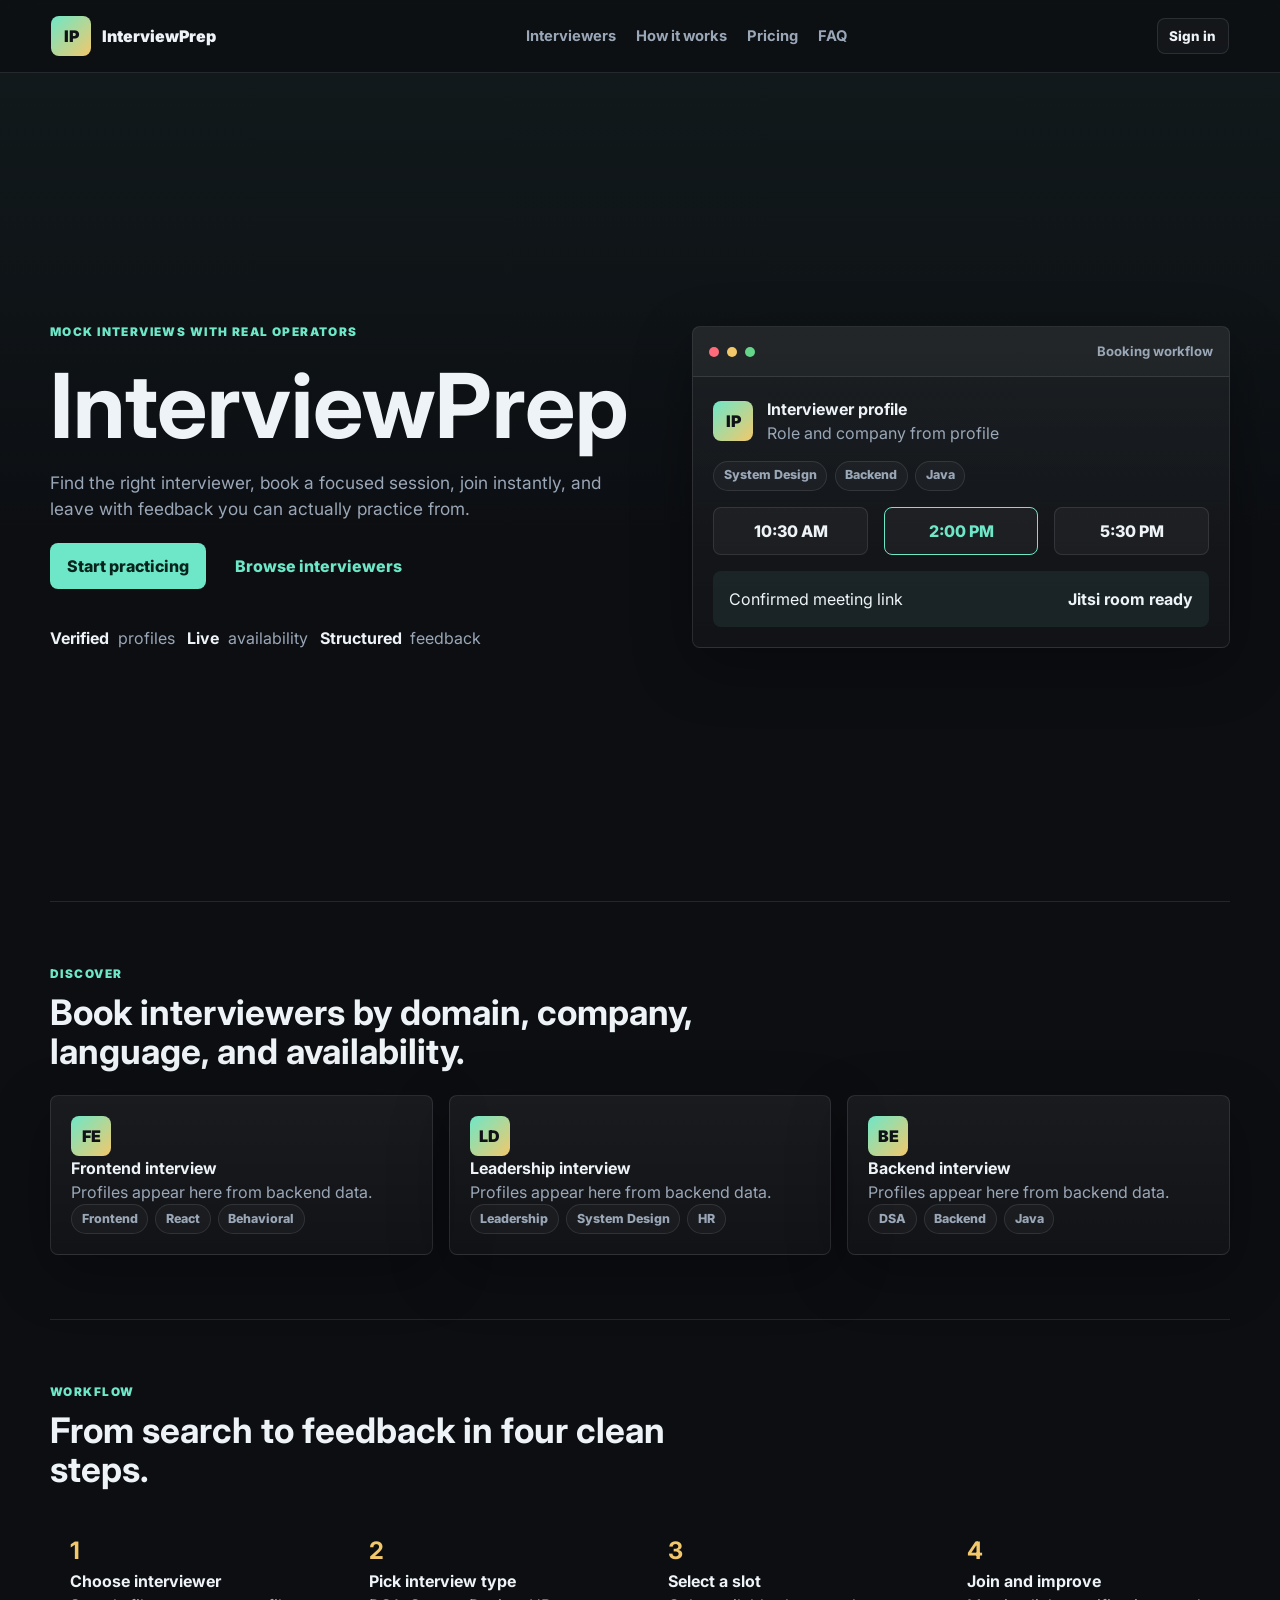
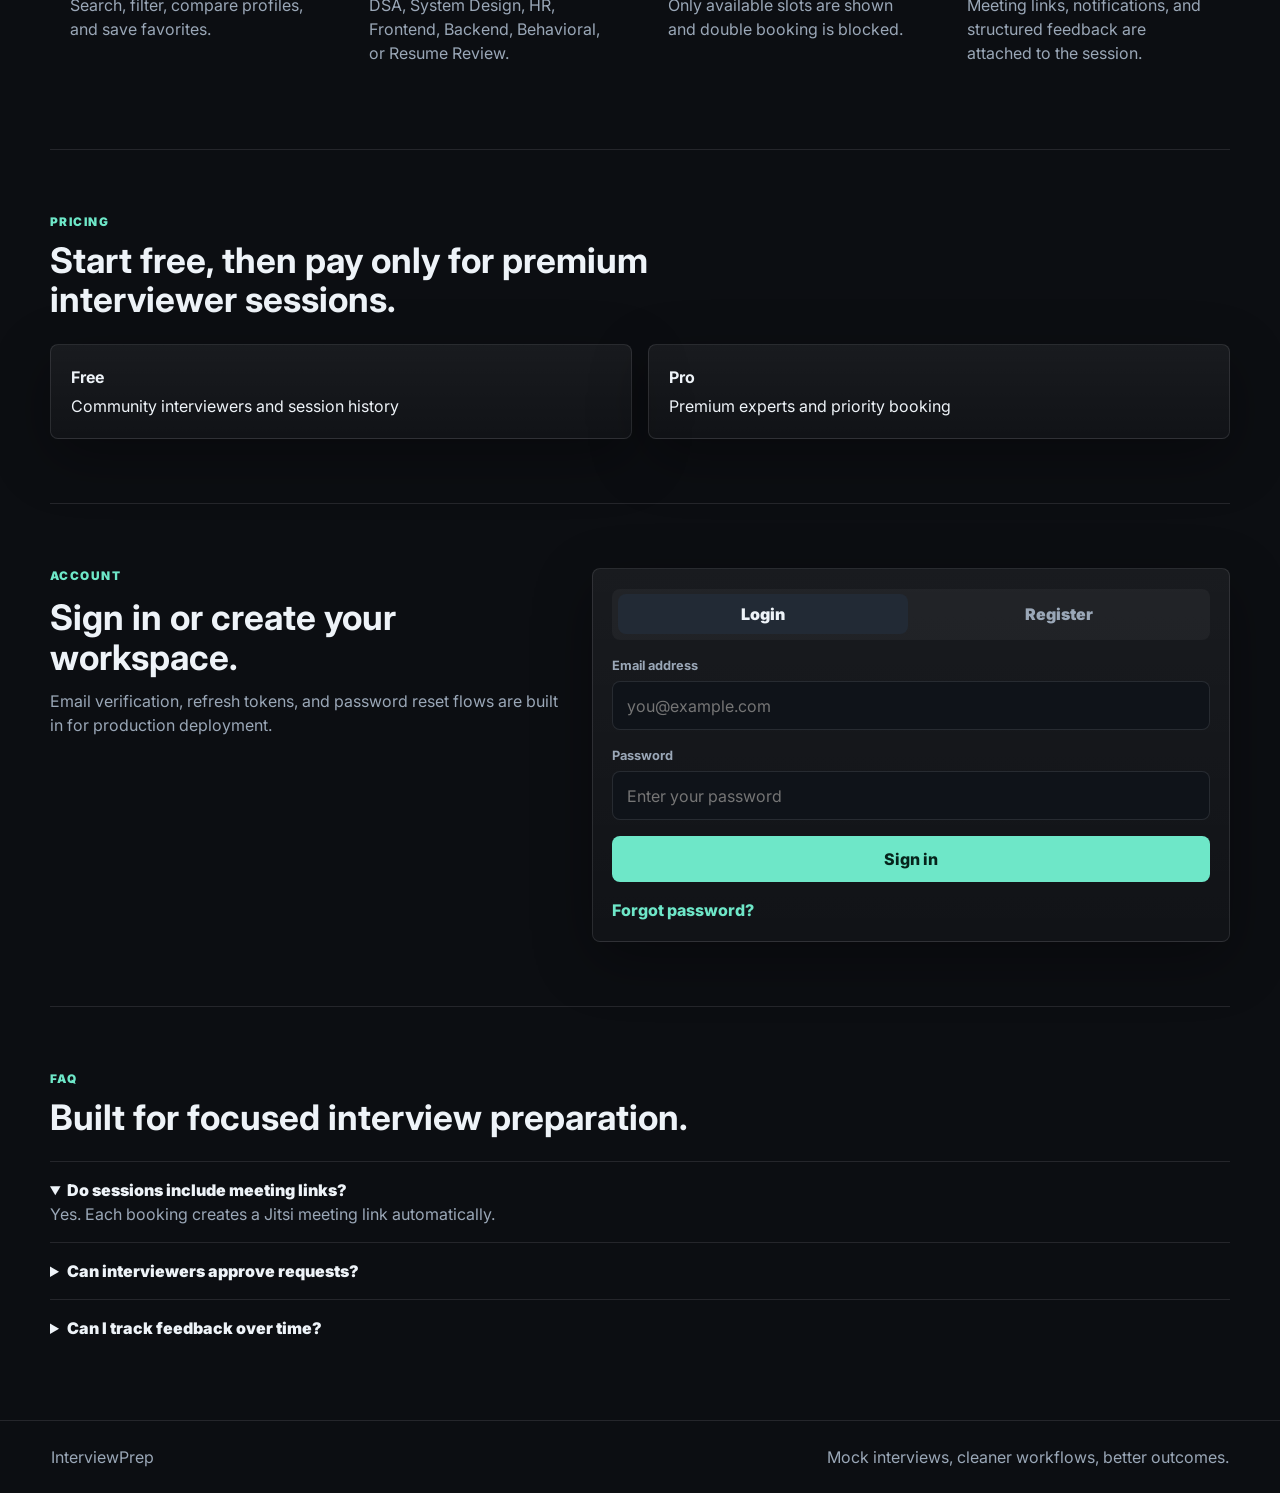
==== frontend/index.html @ ff3b35be "implement multi-role account architecture with separate workspaces and self-recommendation filtering" ====
<!DOCTYPE html>
<html lang="en">
<head>
  <meta charset="UTF-8" />
  <meta name="viewport" content="width=device-width, initial-scale=1.0" />
  <title>InterviewPrep - Mock Interview Practice</title>
  <meta name="description" content="Book focused mock interviews with experienced engineers, product leaders, and hiring managers." />
  <link rel="preconnect" href="https://fonts.googleapis.com" />
  <link rel="preconnect" href="https://fonts.gstatic.com" crossorigin />
  <link rel="stylesheet" href="https://fonts.googleapis.com/css2?family=Inter:wght@400;500;600;700;800&display=swap" />
  <link rel="stylesheet" href="css/style.css" />
</head>
<body class="public-shell">
  <header class="public-nav">
    <a class="brand" href="#top" aria-label="InterviewPrep home">
      <span class="brand-mark">IP</span>
      <span>InterviewPrep</span>
    </a>
    <nav class="public-links" aria-label="Primary">
      <a href="#interviewers">Interviewers</a>
      <a href="#how">How it works</a>
      <a href="#pricing">Pricing</a>
      <a href="#faq">FAQ</a>
    </nav>
    <a class="btn btn-outline btn-sm" href="#auth">Sign in</a>
  </header>

  <main id="top">
    <section class="public-hero">
      <div class="hero-copy">
        <div class="eyebrow">Mock interviews with real operators</div>
        <h1>InterviewPrep</h1>
        <p>Find the right interviewer, book a focused session, join instantly, and leave with feedback you can actually practice from.</p>
        <div class="hero-actions">
          <a class="btn btn-primary" href="#auth" onclick="switchTab('register')">Start practicing</a>
          <a class="btn btn-ghost" href="#interviewers">Browse interviewers</a>
        </div>
        <div class="hero-metrics">
          <span><strong>Verified</strong> profiles</span>
          <span><strong>Live</strong> availability</span>
          <span><strong>Structured</strong> feedback</span>
        </div>
      </div>
      <div class="hero-product" aria-label="Product preview">
        <div class="preview-toolbar">
          <span></span><span></span><span></span>
          <strong>Booking workflow</strong>
        </div>
        <div class="preview-grid">
          <div class="preview-profile">
            <div class="avatar">IP</div>
            <div>
              <h3>Interviewer profile</h3>
              <p>Role and company from profile</p>
            </div>
          </div>
          <div class="preview-tags"><span>System Design</span><span>Backend</span><span>Java</span></div>
          <div class="preview-slots">
            <button>10:30 AM</button><button class="active">2:00 PM</button><button>5:30 PM</button>
          </div>
          <div class="preview-summary">
            <span>Confirmed meeting link</span>
            <strong>Jitsi room ready</strong>
          </div>
        </div>
      </div>
    </section>

    <section class="public-band" id="interviewers">
      <div class="section-heading">
        <span class="eyebrow">Discover</span>
        <h2>Book interviewers by domain, company, language, and availability.</h2>
      </div>
      <div class="featured-grid">
        <article class="featured-card">
          <div class="avatar">FE</div>
          <h3>Frontend interview</h3>
          <p>Profiles appear here from backend data.</p>
          <div class="preview-tags"><span>Frontend</span><span>React</span><span>Behavioral</span></div>
        </article>
        <article class="featured-card">
          <div class="avatar">LD</div>
          <h3>Leadership interview</h3>
          <p>Profiles appear here from backend data.</p>
          <div class="preview-tags"><span>Leadership</span><span>System Design</span><span>HR</span></div>
        </article>
        <article class="featured-card">
          <div class="avatar">BE</div>
          <h3>Backend interview</h3>
          <p>Profiles appear here from backend data.</p>
          <div class="preview-tags"><span>DSA</span><span>Backend</span><span>Java</span></div>
        </article>
      </div>
    </section>

    <section class="public-band split-band" id="how">
      <div class="section-heading">
        <span class="eyebrow">Workflow</span>
        <h2>From search to feedback in four clean steps.</h2>
      </div>
      <div class="steps-grid">
        <div><strong>1</strong><h3>Choose interviewer</h3><p>Search, filter, compare profiles, and save favorites.</p></div>
        <div><strong>2</strong><h3>Pick interview type</h3><p>DSA, System Design, HR, Frontend, Backend, Behavioral, or Resume Review.</p></div>
        <div><strong>3</strong><h3>Select a slot</h3><p>Only available slots are shown and double booking is blocked.</p></div>
        <div><strong>4</strong><h3>Join and improve</h3><p>Meeting links, notifications, and structured feedback are attached to the session.</p></div>
      </div>
    </section>

    <section class="public-band" id="pricing">
      <div class="section-heading">
        <span class="eyebrow">Pricing</span>
        <h2>Start free, then pay only for premium interviewer sessions.</h2>
      </div>
      <div class="pricing-row">
        <div><strong>Free</strong><span>Community interviewers and session history</span></div>
        <div><strong>Pro</strong><span>Premium experts and priority booking</span></div>
      </div>
    </section>

    <section class="auth-section" id="auth">
      <div class="auth-copy">
        <span class="eyebrow">Account</span>
        <h2>Sign in or create your workspace.</h2>
        <p>Email verification, refresh tokens, and password reset flows are built in for production deployment.</p>
      </div>
      <div class="auth-card">
        <div class="tab-bar" role="tablist">
          <button id="tab-login" class="tab-btn active" role="tab" onclick="switchTab('login')">Login</button>
          <button id="tab-register" class="tab-btn" role="tab" onclick="switchTab('register')">Register</button>
        </div>

        <div id="panel-login" class="tab-panel active" role="tabpanel">
          <div id="login-alert" class="alert"></div>
          <form id="login-form" novalidate>
            <div class="form-group">
              <label for="login-email">Email address</label>
              <input id="login-email" type="email" name="email" placeholder="you@example.com" required autocomplete="email" />
            </div>
            <div class="form-group">
              <label for="login-password">Password</label>
              <input id="login-password" type="password" name="password" placeholder="Enter your password" required autocomplete="current-password" />
            </div>
            <button id="login-submit" type="submit" class="btn btn-primary btn-full">Sign in</button>
          </form>
          <p class="form-footer"><a href="#" onclick="openResetPanel(); return false;">Forgot password?</a></p>
        </div>

        <div id="panel-register" class="tab-panel" role="tabpanel">
          <div id="register-alert" class="alert"></div>
          <form id="register-form" novalidate>
            <div class="form-grid">
              <div class="form-group">
                <label for="reg-name">Full name</label>
                <input id="reg-name" type="text" name="name" placeholder="Jane Doe" required autocomplete="name" />
              </div>
              <div class="form-group">
                <label>Workspace access</label>
                <div class="role-choice-group" id="reg-role-group">
                  <label class="role-choice"><input id="reg-role-interviewee" type="checkbox" value="INTERVIEWEE" checked /> <span>Prepare for interviews</span></label>
                  <label class="role-choice"><input id="reg-role-interviewer" type="checkbox" value="INTERVIEWER" /> <span>Conduct interviews</span></label>
                </div>
              </div>
            </div>
            <div class="form-group">
              <label for="reg-email">Email address</label>
              <input id="reg-email" type="email" name="email" placeholder="you@example.com" required autocomplete="email" />
            </div>
            <div class="form-group">
              <label for="reg-password">Password</label>
              <input id="reg-password" type="password" name="password" placeholder="Min. 6 characters" required autocomplete="new-password" />
            </div>
            <div id="interviewer-fields">
              <div class="form-grid">
                <div class="form-group">
                  <label for="reg-company">Company</label>
                  <input id="reg-company" type="text" placeholder="Google" />
                </div>
                <div class="form-group">
                  <label for="reg-current-role">Current role</label>
                  <input id="reg-current-role" type="text" placeholder="Senior Engineer" />
                </div>
              </div>
              <div class="form-grid">
                <div class="form-group">
                  <label for="reg-years">Years experience</label>
                  <input id="reg-years" type="number" min="0" max="50" placeholder="6" />
                </div>
                <div class="form-group">
                  <label for="reg-language">Language</label>
                  <input id="reg-language" type="text" placeholder="English" />
                </div>
              </div>
              <div class="form-group">
                <label for="reg-skills">Expertise</label>
                <input id="reg-skills" type="text" name="skills" placeholder="Java, System Design, DSA" autocomplete="off" />
              </div>
            </div>
            <button id="register-submit" type="submit" class="btn btn-primary btn-full">Create account</button>
          </form>
        </div>

        <div id="panel-verify" class="tab-panel" role="tabpanel">
          <div id="otp-alert" class="alert"></div>
          <form id="otp-form" novalidate>
            <div class="form-group">
              <label for="otp-email">Email address</label>
              <input id="otp-email" type="email" required />
            </div>
            <div class="form-group">
              <label for="otp-code">Verification code</label>
              <input id="otp-code" type="text" inputmode="numeric" maxlength="6" required />
            </div>
            <button id="otp-submit" type="submit" class="btn btn-primary btn-full">Verify email</button>
            <button type="button" class="btn btn-ghost btn-full" onclick="resendOtp()">Resend code</button>
          </form>
        </div>

        <div id="panel-reset" class="tab-panel" role="tabpanel">
          <div id="reset-alert" class="alert"></div>
          <form id="reset-form" novalidate>
            <div class="form-group" id="forgot-email-group">
              <label for="forgot-email">Email address</label>
              <input id="forgot-email" type="email" placeholder="you@example.com" />
            </div>
            <div class="form-group" id="reset-otp-group">
              <label for="reset-otp">Reset OTP</label>
              <input id="reset-otp" type="text" inputmode="numeric" maxlength="6" placeholder="6-digit code" />
            </div>
            <div class="form-group" id="reset-password-group">
              <label for="reset-password">New password</label>
              <input id="reset-password" type="password" placeholder="Min. 6 characters" />
            </div>
            <button id="reset-submit" type="submit" class="btn btn-primary btn-full">Continue</button>
            <button id="reset-resend" type="button" class="btn btn-ghost btn-full" onclick="resendResetOtp()">Resend OTP</button>
          </form>
        </div>
      </div>
    </section>

    <section class="public-band faq-band" id="faq">
      <div class="section-heading">
        <span class="eyebrow">FAQ</span>
        <h2>Built for focused interview preparation.</h2>
      </div>
      <details open><summary>Do sessions include meeting links?</summary><p>Yes. Each booking creates a Jitsi meeting link automatically.</p></details>
      <details><summary>Can interviewers approve requests?</summary><p>Yes. Interviewers can confirm, complete, or cancel incoming session requests.</p></details>
      <details><summary>Can I track feedback over time?</summary><p>The dashboard includes recent feedback and session history. Progress analytics appear only when real user data is available.</p></details>
    </section>
  </main>

  <footer class="public-footer">
    <span>InterviewPrep</span>
    <span>Mock interviews, cleaner workflows, better outcomes.</span>
  </footer>

  <div id="toast-root" class="toast-root" aria-live="polite"></div>
  <script src="js/env.js"></script>
  <script src="js/formControls.js"></script>
  <script src="js/app.js"></script>
</body>
</html>
---- frontend/css/style.css ----
*,
*::before,
*::after {
  box-sizing: border-box;
}

:root {
  --bg: #0c0e12;
  --surface: #141820;
  --surface-2: #1b212b;
  --surface-3: #222a35;
  --line: rgba(232, 238, 247, 0.11);
  --text: #eef3f8;
  --muted: #9aa7b7;
  --faint: #6f7b8c;
  --accent: #6ee7c8;
  --accent-2: #8aa7ff;
  --gold: #f2c86b;
  --danger: #ff6b7a;
  --success: #65d58a;
  --radius: 8px;
  --shadow: 0 18px 60px rgba(0, 0, 0, 0.32);
}

html {
  scroll-behavior: smooth;
}

body {
  margin: 0;
  min-height: 100vh;
  background:
    linear-gradient(180deg, rgba(110, 231, 200, 0.06), transparent 34rem),
    var(--bg);
  color: var(--text);
  font-family: Inter, system-ui, -apple-system, BlinkMacSystemFont, "Segoe UI", sans-serif;
  line-height: 1.5;
  overflow-x: hidden;
}

button,
input,
select,
textarea {
  font: inherit;
}

button,
a {
  -webkit-tap-highlight-color: transparent;
}

a {
  color: inherit;
  text-decoration: none;
}

h1,
h2,
h3,
p {
  margin: 0;
}

h1 {
  font-size: clamp(2.6rem, 7vw, 5.7rem);
  line-height: 0.95;
  letter-spacing: 0;
}

h2 {
  font-size: clamp(1.35rem, 3vw, 2.2rem);
  line-height: 1.12;
  letter-spacing: 0;
}

h3 {
  font-size: 1rem;
  letter-spacing: 0;
}

p,
small {
  color: var(--muted);
}

input,
select,
textarea {
  width: 100%;
  min-height: 44px;
  color: var(--text);
  background: #0f1319;
  border: 1px solid var(--line);
  border-radius: var(--radius);
  padding: 0.72rem 0.85rem;
  outline: none;
}

textarea {
  min-height: 104px;
  resize: vertical;
}

input:focus,
select:focus,
textarea:focus {
  border-color: rgba(110, 231, 200, 0.7);
  box-shadow: 0 0 0 3px rgba(110, 231, 200, 0.12);
}

label {
  display: block;
  color: var(--muted);
  font-size: 0.8rem;
  font-weight: 700;
  margin-bottom: 0.38rem;
}

.btn {
  min-height: 40px;
  display: inline-flex;
  align-items: center;
  justify-content: center;
  gap: 0.45rem;
  padding: 0.62rem 1rem;
  border: 1px solid transparent;
  border-radius: var(--radius);
  color: var(--text);
  background: transparent;
  cursor: pointer;
  font-weight: 800;
  transition: transform 0.16s ease, border-color 0.16s ease, background 0.16s ease;
  white-space: nowrap;
}

.btn:hover,
.icon-btn:hover,
.nav-link:hover,
.chip:hover,
.mini-interviewer:hover {
  transform: translateY(-1px);
}

.btn:focus-visible,
.icon-btn:focus-visible,
.nav-link:focus-visible,
.chip:focus-visible,
input:focus-visible,
select:focus-visible,
textarea:focus-visible {
  outline: 2px solid rgba(110, 231, 200, 0.72);
  outline-offset: 2px;
}

.btn-primary {
  background: var(--accent);
  color: #06241c;
}

.btn-outline {
  border-color: var(--line);
  background: rgba(255, 255, 255, 0.03);
}

.btn-ghost {
  color: var(--accent);
}

.btn-danger {
  background: rgba(255, 107, 122, 0.16);
  color: #ff9aa4;
  border-color: rgba(255, 107, 122, 0.25);
}

.btn-success {
  background: rgba(101, 213, 138, 0.18);
  color: #a3efbc;
  border-color: rgba(101, 213, 138, 0.27);
}

.btn-sm {
  min-height: 34px;
  padding: 0.45rem 0.72rem;
  font-size: 0.84rem;
}

.btn-full {
  width: 100%;
}

.icon-btn {
  position: relative;
  width: 40px;
  height: 40px;
  display: inline-flex;
  align-items: center;
  justify-content: center;
  border: 1px solid var(--line);
  border-radius: var(--radius);
  background: rgba(255, 255, 255, 0.04);
  color: var(--text);
  cursor: pointer;
  transition: transform 0.16s ease, border-color 0.16s ease, background 0.16s ease;
}

.brand {
  display: inline-flex;
  align-items: center;
  gap: 0.7rem;
  font-weight: 900;
}

.brand-mark,
.avatar {
  width: 40px;
  height: 40px;
  display: inline-flex;
  align-items: center;
  justify-content: center;
  border-radius: var(--radius);
  background: linear-gradient(135deg, var(--accent), var(--gold));
  color: #101217;
  font-weight: 900;
}

.avatar.large {
  width: 76px;
  height: 76px;
  font-size: 1.35rem;
}

.eyebrow {
  color: var(--accent);
  text-transform: uppercase;
  font-size: 0.74rem;
  font-weight: 900;
  letter-spacing: 0.12em;
}

.badge {
  display: inline-flex;
  align-items: center;
  width: fit-content;
  border-radius: 999px;
  padding: 0.25rem 0.58rem;
  font-size: 0.72rem;
  font-weight: 900;
}

.badge-purple { background: rgba(138, 167, 255, 0.17); color: #b8c7ff; }
.badge-green { background: rgba(101, 213, 138, 0.17); color: #a1efbb; }
.badge-yellow { background: rgba(242, 200, 107, 0.17); color: #f6d895; }
.badge-red { background: rgba(255, 107, 122, 0.17); color: #ffa2ac; }
.badge-gray { background: rgba(154, 167, 183, 0.13); color: #c1c9d4; }

.alert {
  display: none;
  padding: 0.75rem 0.85rem;
  border-radius: var(--radius);
  border: 1px solid var(--line);
  margin-bottom: 1rem;
}

.alert.show {
  display: block;
}

.alert-error { color: #ffadb6; background: rgba(255, 107, 122, 0.12); border-color: rgba(255, 107, 122, 0.25); }
.alert-success { color: #a9f0c1; background: rgba(101, 213, 138, 0.11); border-color: rgba(101, 213, 138, 0.24); }

.spinner {
  width: 16px;
  height: 16px;
  border: 2px solid rgba(0, 0, 0, 0.18);
  border-top-color: currentColor;
  border-radius: 50%;
  animation: spin 0.7s linear infinite;
}

@keyframes spin { to { transform: rotate(360deg); } }

/* Public page */
.public-shell {
  overflow-x: hidden;
}

.public-nav {
  position: sticky;
  top: 0;
  z-index: 20;
  display: flex;
  align-items: center;
  justify-content: space-between;
  gap: 1rem;
  padding: 1rem clamp(1rem, 4vw, 4rem);
  backdrop-filter: blur(16px);
  background: rgba(12, 14, 18, 0.76);
  border-bottom: 1px solid var(--line);
}

.public-links {
  display: flex;
  gap: 1.25rem;
  color: var(--muted);
  font-weight: 700;
  font-size: 0.92rem;
}

.public-hero,
.public-band,
.auth-section {
  width: min(1180px, calc(100% - 2rem));
  margin: 0 auto;
}

.public-hero {
  min-height: calc(100vh - 72px);
  display: grid;
  grid-template-columns: minmax(0, 1.05fr) minmax(320px, 0.95fr);
  gap: 3rem;
  align-items: center;
  padding: 5rem 0;
}

.hero-copy {
  display: grid;
  gap: 1.35rem;
}

.hero-copy p {
  max-width: 660px;
  font-size: 1.08rem;
}

.hero-actions,
.hero-metrics,
.topbar-actions,
.session-actions,
.card-actions,
.pagination-row {
  display: flex;
  align-items: center;
  gap: 0.75rem;
  flex-wrap: wrap;
}

.hero-metrics {
  padding-top: 1rem;
  color: var(--muted);
}

.hero-metrics strong {
  color: var(--text);
  margin-right: 0.3rem;
}

.hero-product,
.auth-card,
.panel,
.featured-card,
.pricing-row > div,
.session-card,
.interviewer-card,
.modal-card {
  background: linear-gradient(180deg, rgba(255,255,255,0.055), rgba(255,255,255,0.025));
  border: 1px solid var(--line);
  border-radius: var(--radius);
  box-shadow: var(--shadow);
}

.hero-product {
  overflow: hidden;
}

.preview-toolbar {
  display: flex;
  align-items: center;
  gap: 0.5rem;
  padding: 0.9rem 1rem;
  border-bottom: 1px solid var(--line);
  background: rgba(255,255,255,0.03);
}

.preview-toolbar span {
  width: 10px;
  height: 10px;
  border-radius: 50%;
  background: var(--danger);
}

.preview-toolbar span:nth-child(2) { background: var(--gold); }
.preview-toolbar span:nth-child(3) { background: var(--success); }
.preview-toolbar strong { margin-left: auto; font-size: 0.82rem; color: var(--muted); }

.preview-grid {
  display: grid;
  gap: 1rem;
  padding: 1.25rem;
}

.preview-profile {
  display: flex;
  align-items: center;
  gap: 0.85rem;
}

.preview-tags,
.tag-row {
  display: flex;
  flex-wrap: wrap;
  gap: 0.45rem;
}

.preview-tags span,
.tag-row span {
  border: 1px solid var(--line);
  border-radius: 999px;
  padding: 0.28rem 0.6rem;
  color: var(--muted);
  background: rgba(255,255,255,0.03);
  font-size: 0.78rem;
  font-weight: 800;
}

.preview-slots,
.type-grid,
.slot-grid,
.featured-grid,
.steps-grid,
.stats-grid,
.interviewer-grid,
.session-grid {
  display: grid;
  gap: 1rem;
}

.preview-slots {
  grid-template-columns: repeat(3, 1fr);
}

.preview-slots button,
.slot-grid button,
.type-card {
  min-height: 48px;
  border: 1px solid var(--line);
  border-radius: var(--radius);
  background: rgba(255,255,255,0.04);
  color: var(--text);
  cursor: pointer;
  font-weight: 800;
}

.preview-slots button.active,
.slot-grid button:hover,
.type-card:hover {
  border-color: var(--accent);
  color: var(--accent);
}

.preview-summary {
  display: flex;
  justify-content: space-between;
  padding: 1rem;
  background: rgba(110, 231, 200, 0.08);
  border-radius: var(--radius);
}

.public-band {
  padding: 4rem 0;
  border-top: 1px solid var(--line);
}

.section-heading {
  max-width: 720px;
  display: grid;
  gap: 0.55rem;
  margin-bottom: 1.5rem;
}

.featured-grid,
.steps-grid {
  grid-template-columns: repeat(3, minmax(0, 1fr));
}

.steps-grid {
  grid-template-columns: repeat(4, minmax(0, 1fr));
}

.featured-card,
.steps-grid > div,
.pricing-row > div {
  padding: 1.25rem;
}

.steps-grid strong {
  color: var(--gold);
  font-size: 1.5rem;
}

.pricing-row {
  display: grid;
  grid-template-columns: 1fr 1fr;
  gap: 1rem;
}

.pricing-row div {
  display: grid;
  gap: 0.35rem;
}

.auth-section {
  display: grid;
  grid-template-columns: 0.8fr 1fr;
  gap: 2rem;
  align-items: start;
  padding: 4rem 0;
  border-top: 1px solid var(--line);
}

.auth-copy {
  display: grid;
  gap: 0.75rem;
  position: sticky;
  top: 6rem;
}

.auth-card {
  padding: 1.2rem;
}

.tab-bar {
  display: grid;
  grid-template-columns: 1fr 1fr;
  gap: 0.4rem;
  background: rgba(255,255,255,0.04);
  border-radius: var(--radius);
  padding: 0.35rem;
  margin-bottom: 1rem;
}

.tab-btn {
  min-height: 40px;
  border: 0;
  border-radius: var(--radius);
  color: var(--muted);
  background: transparent;
  cursor: pointer;
  font-weight: 900;
}

.tab-btn.active {
  background: var(--surface-3);
  color: var(--text);
}

.tab-panel {
  display: none;
}

.tab-panel.active {
  display: block;
}

.form-grid {
  display: grid;
  grid-template-columns: 1fr 1fr;
  gap: 1rem;
}

.form-group {
  margin-bottom: 1rem;
}

.form-footer {
  margin-top: 1rem;
}

.form-footer a {
  color: var(--accent);
  font-weight: 800;
}

.faq-band details {
  border-top: 1px solid var(--line);
  padding: 1rem 0;
}

.faq-band summary {
  cursor: pointer;
  font-weight: 900;
}

.public-footer {
  display: flex;
  justify-content: space-between;
  gap: 1rem;
  color: var(--muted);
  border-top: 1px solid var(--line);
  padding: 1.5rem clamp(1rem, 4vw, 4rem);
}

/* Dashboard */
.app-shell {
  display: flex;
}

.sidebar {
  width: 260px;
  height: 100vh;
  position: sticky;
  top: 0;
  display: flex;
  flex-direction: column;
  gap: 1.25rem;
  padding: 1rem;
  background: rgba(20, 24, 32, 0.92);
  border-right: 1px solid var(--line);
}

.side-brand {
  padding: 0.4rem;
}

.nav-menu {
  display: grid;
  gap: 0.35rem;
}

.nav-link {
  min-height: 42px;
  display: flex;
  align-items: center;
  border: 1px solid transparent;
  border-radius: var(--radius);
  color: var(--muted);
  background: transparent;
  padding: 0.7rem 0.8rem;
  cursor: pointer;
  font-weight: 800;
  text-align: left;
}

.nav-link.active,
.nav-link:hover {
  background: rgba(110, 231, 200, 0.1);
  color: var(--accent);
  border-color: rgba(110, 231, 200, 0.16);
}

.sidebar-bottom {
  margin-top: auto;
  display: grid;
  gap: 0.75rem;
}

.sidebar-user-info {
  display: grid;
  gap: 0.28rem;
  color: var(--muted);
  word-break: break-word;
}

.dashboard-main {
  flex: 1;
  min-width: 0;
  padding: 1.25rem;
  max-width: calc(100vw - 260px);
}

.topbar,
.section-title,
.panel-head {
  display: flex;
  align-items: center;
  justify-content: space-between;
  gap: 1rem;
}

.topbar {
  position: sticky;
  top: 0;
  z-index: 10;
  padding: 0.8rem 0 1.1rem;
  backdrop-filter: blur(14px);
  background: rgba(12, 14, 18, 0.78);
}

.topbar.compact {
  justify-content: flex-end;
}

.topbar.compact .topbar-copy {
  display: none;
}

.topbar h1,
.section-title h1 {
  font-size: clamp(1.55rem, 4vw, 2.6rem);
  line-height: 1.05;
}

#unread-badge:not(:empty) {
  position: absolute;
  top: -6px;
  right: -6px;
  min-width: 20px;
  height: 20px;
  display: inline-flex;
  align-items: center;
  justify-content: center;
  border-radius: 999px;
  background: var(--danger);
  color: white;
  font-size: 0.72rem;
  font-weight: 900;
}

.notification-panel {
  position: absolute;
  top: 64px;
  right: 0;
  width: min(360px, calc(100vw - 2rem));
  display: none;
  padding: 0.65rem;
  border: 1px solid var(--line);
  border-radius: var(--radius);
  background: var(--surface);
  box-shadow: var(--shadow);
}

.notification-panel.open {
  display: grid;
  gap: 0.5rem;
}

.notification-item {
  display: grid;
  gap: 0.15rem;
  text-align: left;
  border: 1px solid var(--line);
  border-radius: var(--radius);
  padding: 0.75rem;
  color: var(--text);
  background: rgba(255,255,255,0.03);
  cursor: pointer;
}

.notification-item span {
  color: var(--muted);
  font-size: 0.86rem;
}

.notification-item.unread {
  border-color: rgba(110, 231, 200, 0.35);
}

.dashboard-section {
  display: grid;
  gap: 1rem;
  min-width: 0;
  animation: viewFade 0.18s ease both;
}

.dashboard-section[hidden] {
  display: none !important;
}

@keyframes viewFade {
  from { opacity: 0; transform: translateY(6px); }
  to { opacity: 1; transform: translateY(0); }
}

.stats-grid {
  grid-template-columns: repeat(4, minmax(0, 1fr));
}

.stat-card {
  min-height: 112px;
  display: grid;
  align-content: center;
  gap: 0.2rem;
  padding: 1rem;
}

.stat-card span {
  color: var(--accent);
  font-size: 2rem;
  font-weight: 900;
}

.content-grid,
.booking-layout {
  display: grid;
  grid-template-columns: minmax(0, 1fr) minmax(0, 1fr);
  gap: 1rem;
}

.panel {
  padding: 1rem;
  min-width: 0;
}

.interviewer-row {
  display: grid;
  gap: 0.7rem;
}

.mini-interviewer,
.mini-card {
  display: flex;
  align-items: center;
  gap: 0.8rem;
  width: 100%;
  border: 1px solid var(--line);
  border-radius: var(--radius);
  background: rgba(255,255,255,0.03);
  color: var(--text);
  padding: 0.75rem;
  cursor: pointer;
  text-align: left;
}

.mini-interviewer span:nth-child(2),
.mini-card {
  display: grid;
}

.progress-list {
  display: grid;
  gap: 0.9rem;
}

.progress-list > div {
  display: grid;
  grid-template-columns: 120px 1fr 48px;
  align-items: center;
  gap: 0.75rem;
}

.progress-track {
  height: 10px;
  overflow: hidden;
  border-radius: 999px;
  background: rgba(255,255,255,0.08);
}

.progress-track i {
  display: block;
  height: 100%;
  border-radius: inherit;
  background: linear-gradient(90deg, var(--accent), var(--gold));
}

.filter-panel {
  display: grid;
  grid-template-columns: minmax(220px, 2fr) repeat(5, minmax(120px, 1fr)) auto auto;
  gap: 0.75rem;
  align-items: center;
  padding: 0.85rem;
  border: 1px solid var(--line);
  border-radius: var(--radius);
  background: rgba(255,255,255,0.03);
  overflow: hidden;
}

.profile-form {
  display: grid;
  gap: 0.9rem;
  margin-top: 1rem;
}

.profile-status-row,
.profile-actions-row {
  display: flex;
  align-items: center;
  gap: 0.75rem;
  flex-wrap: wrap;
}

.workspace-switcher {
  display: grid;
  gap: 0.38rem;
  margin: 0;
}

.workspace-switcher span {
  color: var(--muted);
  font-size: 0.74rem;
  font-weight: 900;
}

.workspace-switcher select {
  min-height: 40px;
  padding: 0.55rem 0.65rem;
}

.profile-completion {
  margin-top: 1rem;
}

.enhanced-source {
  display: none !important;
}

.chip-combobox {
  position: relative;
  width: 100%;
}

.chip-input-shell {
  width: 100%;
  min-height: 44px;
  display: flex;
  align-items: center;
  flex-wrap: wrap;
  gap: 0.42rem;
  padding: 0.42rem 0.5rem;
  color: var(--text);
  background: #0f1319;
  border: 1px solid var(--line);
  border-radius: var(--radius);
  cursor: text;
  transition: border-color 0.18s ease, box-shadow 0.18s ease, background 0.18s ease;
}

.chip-combobox.open .chip-input-shell,
.chip-input-shell:focus-within {
  border-color: rgba(110, 231, 200, 0.7);
  box-shadow: 0 0 0 3px rgba(110, 231, 200, 0.12);
}

.chip-text-input {
  width: auto;
  flex: 1 1 120px;
  min-width: 96px;
  min-height: 30px;
  border: 0;
  border-radius: 0;
  box-shadow: none;
  padding: 0.2rem;
  background: transparent;
}

.chip-text-input:focus {
  border-color: transparent;
  box-shadow: none;
}

.input-chip {
  max-width: 100%;
  display: inline-flex;
  align-items: center;
  gap: 0.38rem;
  min-height: 28px;
  padding: 0.22rem 0.28rem 0.22rem 0.62rem;
  border: 1px solid rgba(110, 231, 200, 0.18);
  border-radius: 999px;
  color: var(--text);
  background: rgba(110, 231, 200, 0.1);
  font-size: 0.83rem;
  font-weight: 800;
  animation: chipIn 0.16s ease-out;
}

.input-chip span {
  min-width: 0;
  overflow: hidden;
  text-overflow: ellipsis;
  white-space: nowrap;
}

.chip-remove {
  width: 22px;
  min-height: 22px;
  display: inline-grid;
  place-items: center;
  border: 0;
  border-radius: 999px;
  color: var(--muted);
  background: rgba(255,255,255,0.06);
  cursor: pointer;
  transition: background 0.18s ease, color 0.18s ease;
}

.chip-remove:hover,
.chip-remove:focus-visible {
  color: var(--text);
  background: rgba(255,255,255,0.14);
}

.chip-suggestions {
  position: absolute;
  z-index: 40;
  top: calc(100% + 0.35rem);
  left: 0;
  right: 0;
  display: none;
  max-height: 220px;
  overflow-y: auto;
  padding: 0.35rem;
  border: 1px solid var(--line);
  border-radius: var(--radius);
  background: #10151d;
  box-shadow: 0 18px 44px rgba(0, 0, 0, 0.32);
}

.chip-combobox.open .chip-suggestions {
  display: grid;
  gap: 0.2rem;
}

.chip-suggestion {
  min-height: 36px;
  border: 0;
  border-radius: calc(var(--radius) - 4px);
  padding: 0.48rem 0.6rem;
  color: var(--text);
  background: transparent;
  text-align: left;
  cursor: pointer;
}

.chip-suggestion:hover,
.chip-suggestion.active {
  background: rgba(110, 231, 200, 0.1);
}

@keyframes chipIn {
  from { opacity: 0; transform: scale(0.96); }
  to { opacity: 1; transform: scale(1); }
}

.security-stack {
  display: grid;
  gap: 0.75rem;
}

.check-row {
  min-height: 44px;
  display: flex;
  align-items: center;
  gap: 0.45rem;
  margin: 0;
  white-space: nowrap;
}

.check-row input {
  width: 18px;
  min-height: 18px;
}

.role-choice-group {
  display: grid;
  gap: 0.55rem;
}

.role-choice {
  min-height: 44px;
  display: flex;
  align-items: center;
  gap: 0.65rem;
  margin: 0;
  padding: 0.72rem 0.85rem;
  border: 1px solid var(--line);
  border-radius: var(--radius);
  background: rgba(255,255,255,0.03);
  color: var(--text);
  cursor: pointer;
}

.role-choice input {
  width: 18px;
  min-height: 18px;
}

.interviewer-grid {
  grid-template-columns: repeat(3, minmax(0, 1fr));
}

.interviewer-grid.compact {
  grid-template-columns: repeat(2, minmax(0, 1fr));
}

.interviewer-card {
  display: grid;
  gap: 0.75rem;
  padding: 1rem;
  min-width: 0;
}

.card-top,
.session-card-head,
.rating-row,
.stats-inline {
  display: flex;
  align-items: center;
  justify-content: space-between;
  gap: 0.6rem;
}

.rating-row,
.stats-inline {
  justify-content: flex-start;
  flex-wrap: wrap;
  color: var(--muted);
  font-size: 0.84rem;
}

.bio {
  min-height: 48px;
}

.booking-layout {
  grid-template-columns: 220px 1fr;
  align-items: start;
}

.booking-steps {
  display: grid;
  gap: 0.6rem;
}

.step {
  display: flex;
  align-items: center;
  gap: 0.75rem;
  min-height: 58px;
  border: 1px solid var(--line);
  border-radius: var(--radius);
  background: rgba(255,255,255,0.03);
  color: var(--muted);
  padding: 0.85rem;
  text-align: left;
  font-weight: 900;
}

.step span {
  display: block;
  color: var(--text);
}

.step.active {
  color: var(--accent);
  border-color: rgba(110, 231, 200, 0.35);
}

.booking-panel {
  min-height: 420px;
}

.type-grid,
.slot-grid {
  grid-template-columns: repeat(3, minmax(0, 1fr));
  margin-top: 1rem;
}

.confirm-box {
  display: grid;
  gap: 0.55rem;
  margin: 1rem 0;
  padding: 1rem;
  border: 1px solid var(--line);
  border-radius: var(--radius);
}

.confirm-box p {
  display: flex;
  justify-content: space-between;
  gap: 1rem;
}

.session-tabs {
  display: flex;
  gap: 0.5rem;
}

.chip {
  border: 1px solid var(--line);
  border-radius: 999px;
  background: transparent;
  color: var(--muted);
  padding: 0.45rem 0.8rem;
  cursor: pointer;
  font-weight: 900;
}

.chip.active {
  color: var(--accent);
  border-color: rgba(110, 231, 200, 0.35);
}

.session-grid {
  grid-template-columns: repeat(2, minmax(0, 1fr));
}

.session-card {
  display: grid;
  gap: 0.65rem;
  padding: 1rem;
  min-width: 0;
}

.feedback-item {
  display: grid;
  gap: 0.25rem;
  padding: 0.8rem 0;
  border-bottom: 1px solid var(--line);
}

.calendar-view {
  display: grid;
  gap: 0.7rem;
}

.calendar-view > div {
  display: flex;
  justify-content: space-between;
  gap: 1rem;
  border: 1px solid var(--line);
  border-radius: var(--radius);
  padding: 0.8rem;
}

.empty-state {
  display: grid;
  place-items: center;
  min-height: 120px;
  color: var(--muted);
  text-align: center;
}

.skeleton-card {
  min-height: 186px;
  border-radius: var(--radius);
  border: 1px solid var(--line);
  background: linear-gradient(90deg, rgba(255,255,255,0.04), rgba(255,255,255,0.09), rgba(255,255,255,0.04));
  background-size: 220% 100%;
  animation: shimmer 1.2s infinite linear;
}

@keyframes shimmer {
  to { background-position: -220% 0; }
}

.modal-overlay {
  position: fixed;
  inset: 0;
  z-index: 50;
  display: grid;
  place-items: center;
  padding: 1rem;
  background: rgba(0,0,0,0.64);
}

.modal-card {
  position: relative;
  width: min(520px, 100%);
  padding: 1.1rem;
}

.modal-close {
  position: absolute;
  top: 0.8rem;
  right: 0.8rem;
}

.profile-modal {
  display: grid;
  gap: 0.85rem;
}

.toast-root {
  position: fixed;
  right: 1rem;
  bottom: 1rem;
  z-index: 80;
  display: grid;
  gap: 0.6rem;
}

.toast {
  width: min(360px, calc(100vw - 2rem));
  padding: 0.8rem 0.9rem;
  border: 1px solid var(--line);
  border-radius: var(--radius);
  background: var(--surface);
  box-shadow: var(--shadow);
}

.toast-success { border-color: rgba(101, 213, 138, 0.35); }
.toast-error { border-color: rgba(255, 107, 122, 0.35); }

.mobile-menu-btn,
.sidebar-backdrop,
.bottom-nav {
  display: none;
}

.panel,
.session-card,
.interviewer-card,
.feedback-item,
.mini-interviewer,
.mini-card,
.notification-item {
  overflow-wrap: anywhere;
}

@media (max-width: 1180px) {
  .sidebar {
    width: 232px;
  }

  .dashboard-main {
    max-width: calc(100vw - 232px);
    padding: 1rem;
  }

  .filter-panel {
    grid-template-columns: minmax(240px, 2fr) repeat(3, minmax(130px, 1fr));
  }

  .interviewer-grid {
    grid-template-columns: repeat(2, minmax(0, 1fr));
  }
}

@media (max-width: 1100px) {
  .public-hero,
  .auth-section {
    grid-template-columns: 1fr;
  }

  .auth-copy {
    position: static;
  }

  .steps-grid {
    grid-template-columns: repeat(2, minmax(0, 1fr));
  }
}

@media (min-width: 761px) and (max-width: 980px) {
  .sidebar {
    width: 210px;
    padding: 0.8rem;
  }

  .dashboard-main {
    max-width: calc(100vw - 210px);
    padding: 0.9rem;
  }

  .topbar h1,
  .section-title h1 {
    font-size: 1.65rem;
  }

  .stats-grid {
    grid-template-columns: repeat(2, minmax(0, 1fr));
  }

  .content-grid {
    grid-template-columns: minmax(0, 1fr) minmax(0, 1fr);
  }

  .booking-layout {
    grid-template-columns: 180px minmax(0, 1fr);
  }

  .type-grid,
  .slot-grid {
    grid-template-columns: repeat(2, minmax(0, 1fr));
  }
}

@media (max-width: 760px) {
  body {
    padding-bottom: 70px;
  }

  .public-links,
  .public-nav > .btn {
    display: none;
  }

  .public-hero {
    min-height: auto;
    padding: 3rem 0;
  }

  .hero-product {
    order: -1;
  }

  .featured-grid,
  .steps-grid,
  .pricing-row,
  .form-grid,
  .preview-slots,
  .interviewer-grid,
  .interviewer-grid.compact,
  .session-grid,
  .content-grid,
  .type-grid,
  .slot-grid,
  .stats-grid,
  .booking-layout,
  .filter-panel {
    grid-template-columns: 1fr;
  }

  .public-footer {
    align-items: flex-start;
    flex-direction: column;
  }

  .topbar,
  .section-title,
  .panel-head {
    align-items: flex-start;
    flex-direction: column;
  }

  .app-shell {
    display: block;
  }

  .mobile-menu-btn {
    display: inline-flex;
    position: fixed;
    top: 0.75rem;
    left: 0.75rem;
    z-index: 35;
    width: 42px;
    height: 42px;
    align-items: center;
    justify-content: center;
    border: 1px solid var(--line);
    border-radius: var(--radius);
    background: var(--surface);
    color: var(--text);
  }

  .sidebar {
    position: fixed;
    z-index: 30;
    inset: 0 auto 0 0;
    width: min(84vw, 300px);
    height: 100dvh;
    overflow-y: auto;
    transform: translateX(-105%);
    transition: transform 0.22s ease;
  }

  .sidebar.open {
    transform: translateX(0);
  }

  .sidebar-backdrop {
    position: fixed;
    inset: 0;
    z-index: 29;
    display: block;
    pointer-events: none;
    background: rgba(0, 0, 0, 0);
    transition: background 0.22s ease;
  }

  .sidebar.open + .sidebar-backdrop {
    pointer-events: auto;
    background: rgba(0, 0, 0, 0.46);
  }

  .dashboard-main {
    max-width: none;
    padding: 4.5rem 1rem 1rem;
  }

  .bottom-nav {
    position: fixed;
    z-index: 25;
    left: 0;
    right: 0;
    bottom: 0;
    display: grid;
    grid-template-columns: repeat(5, 1fr);
    border-top: 1px solid var(--line);
    background: rgba(20, 24, 32, 0.96);
  }

  .bottom-nav button {
    min-height: 58px;
    border: 0;
    color: var(--muted);
    background: transparent;
    font-size: 0.76rem;
    font-weight: 900;
  }

  .bottom-nav button:hover {
    color: var(--accent);
    background: rgba(110, 231, 200, 0.08);
  }

  .sticky-action {
    position: sticky;
    bottom: 78px;
  }

  .progress-list > div {
    grid-template-columns: 1fr;
    gap: 0.35rem;
  }

  .session-actions,
  .card-actions,
  .profile-actions-row,
  .hero-actions,
  .topbar-actions {
    width: 100%;
  }

  .session-actions .btn,
  .card-actions .btn,
  .profile-actions-row .btn,
  .topbar-actions .btn {
    flex: 1 1 auto;
  }

  .modal-overlay {
    align-items: end;
    padding: 0;
  }

  .modal-card {
    width: 100%;
    max-height: 88dvh;
    overflow-y: auto;
    border-radius: var(--radius) var(--radius) 0 0;
  }
}
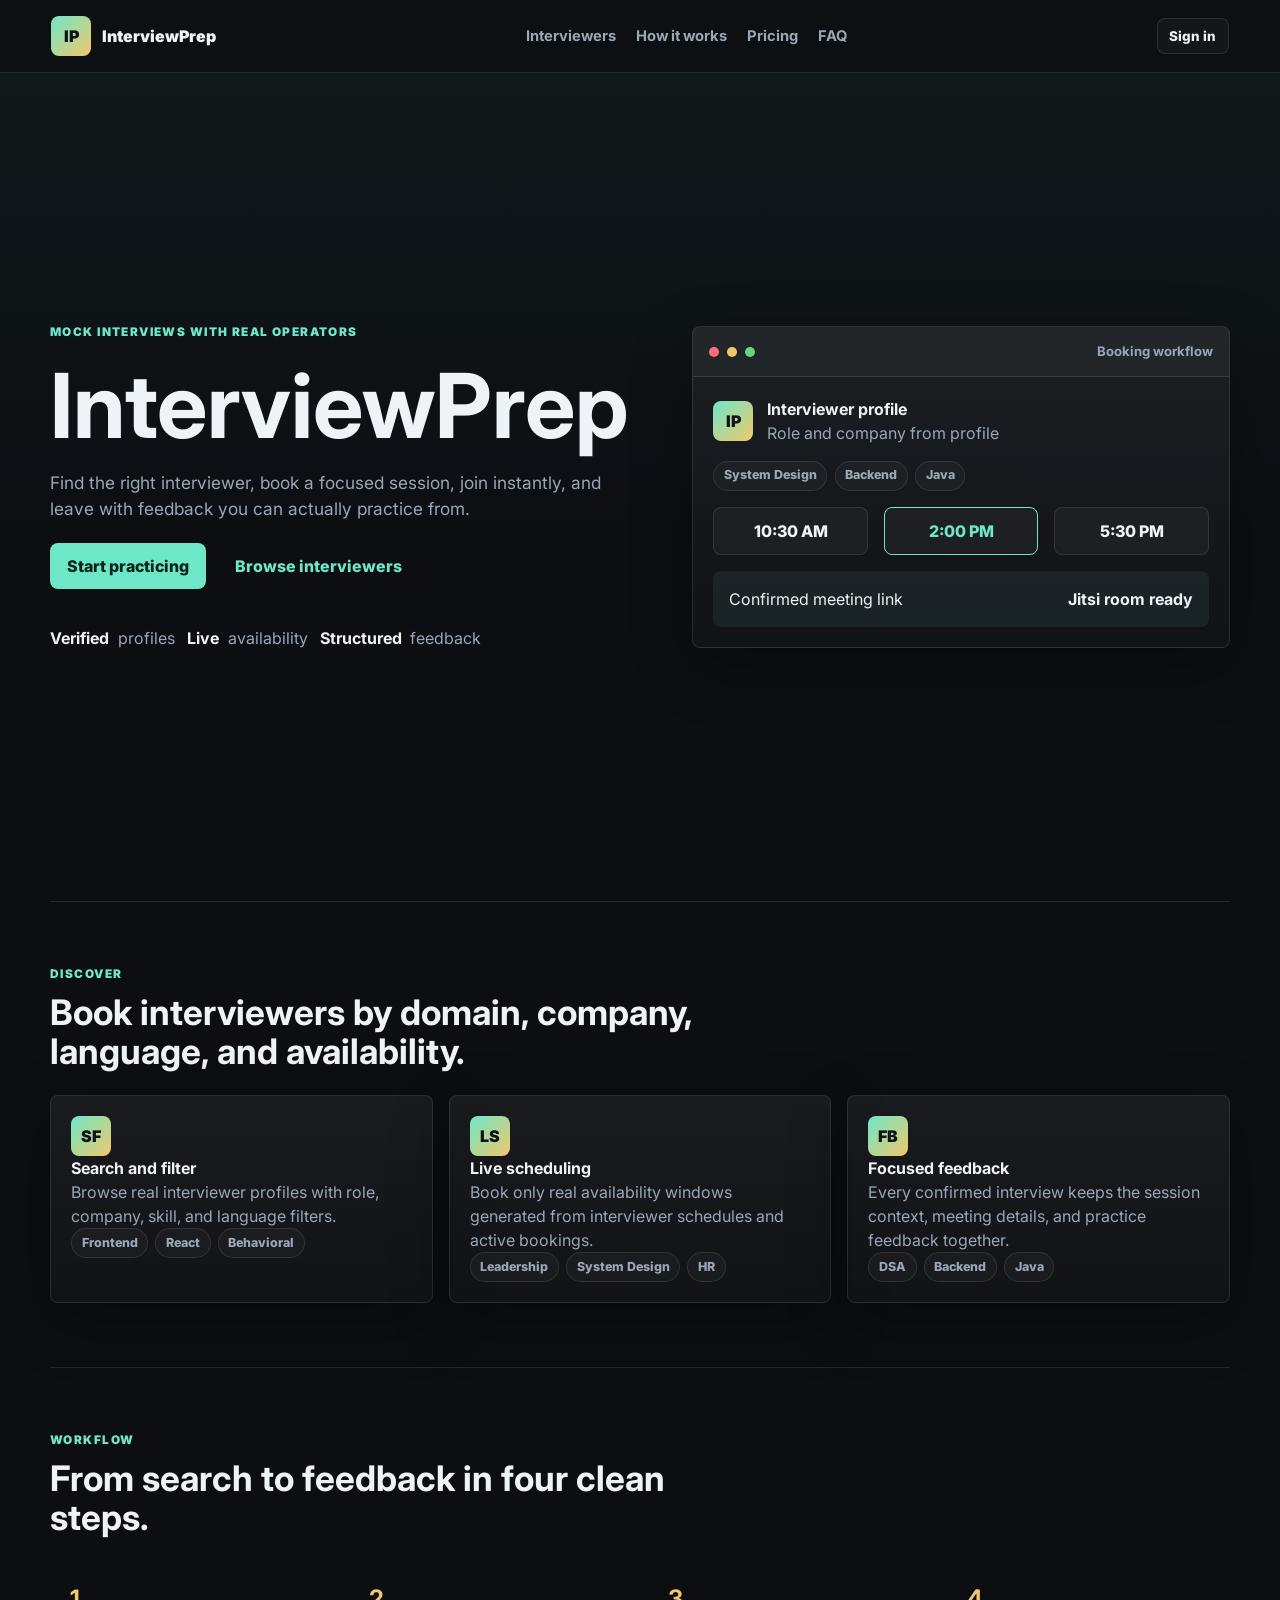
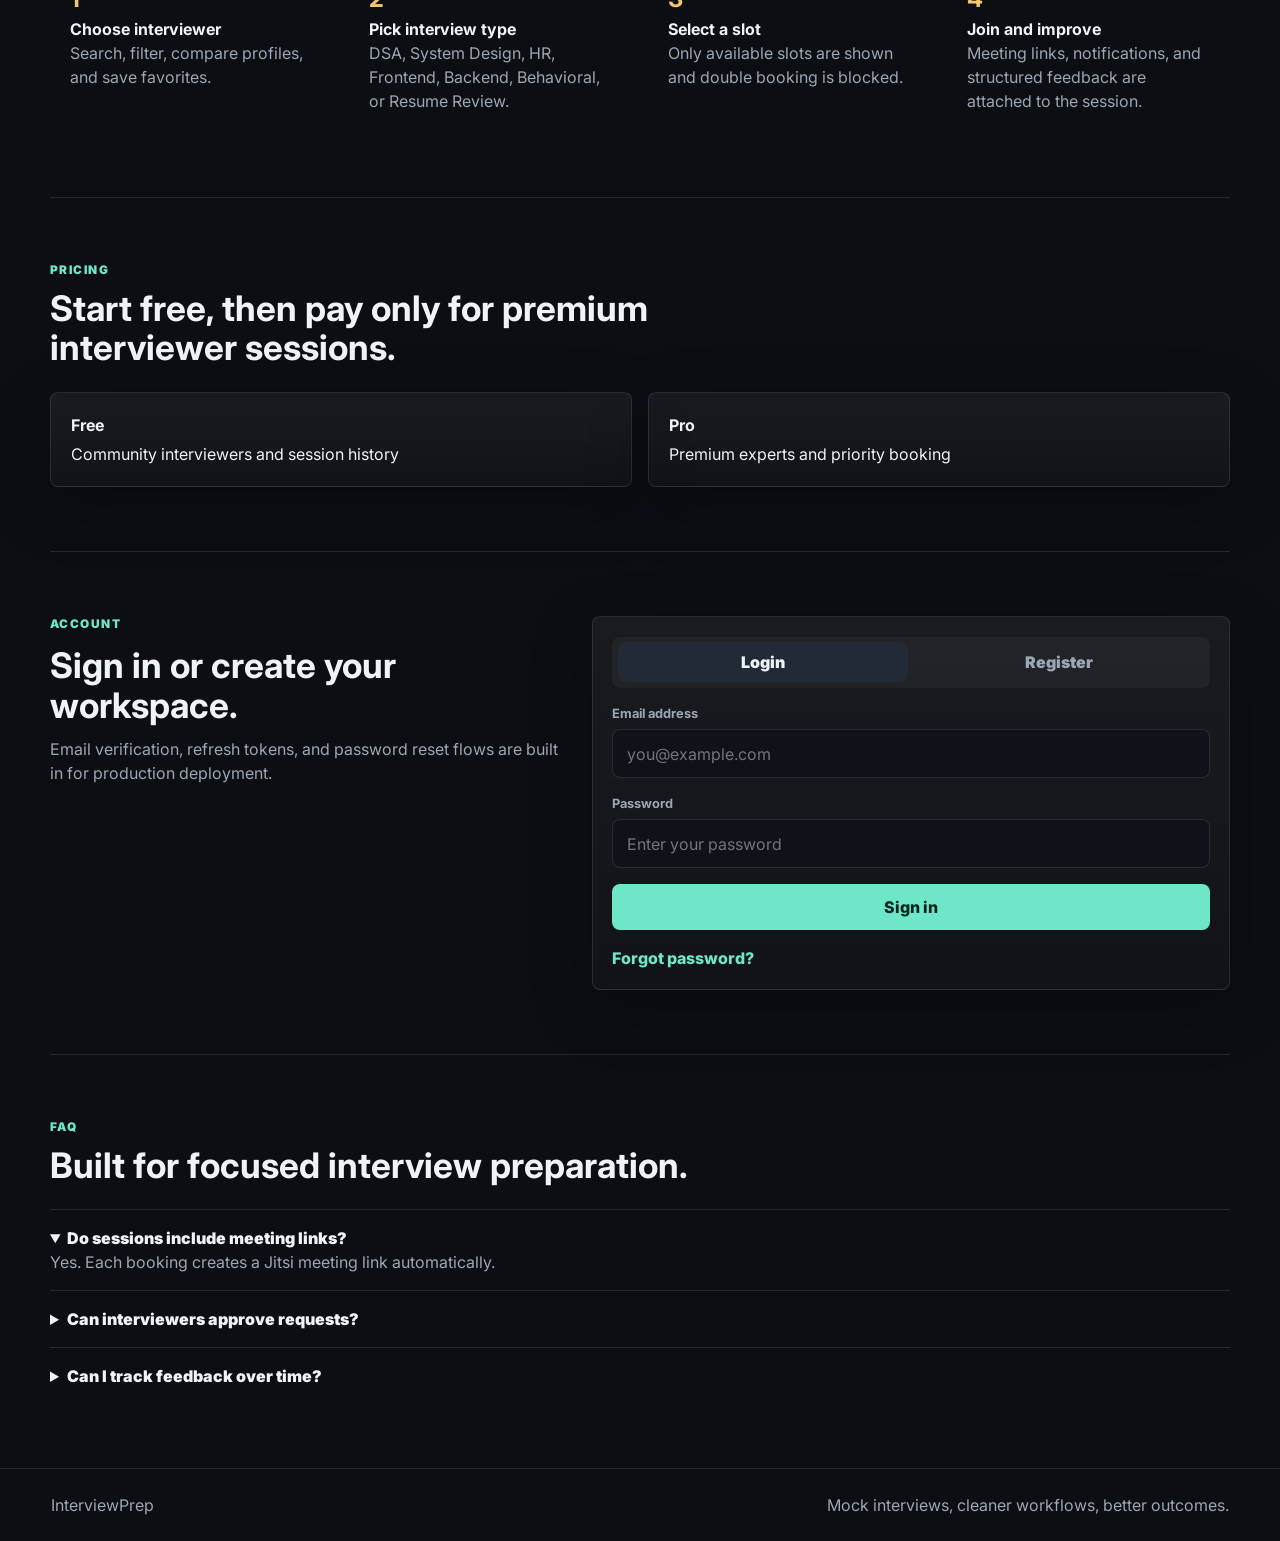
==== commit d708cc36: "improve empty states and prevent self recommendation behavior" ====
--- a/frontend/index.html
+++ b/frontend/index.html
@@ -73,21 +73,21 @@
       </div>
       <div class="featured-grid">
         <article class="featured-card">
-          <div class="avatar">FE</div>
-          <h3>Frontend interview</h3>
-          <p>Profiles appear here from backend data.</p>
+          <div class="avatar">SF</div>
+          <h3>Search and filter</h3>
+          <p>Browse real interviewer profiles with role, company, skill, and language filters.</p>
           <div class="preview-tags"><span>Frontend</span><span>React</span><span>Behavioral</span></div>
         </article>
         <article class="featured-card">
-          <div class="avatar">LD</div>
-          <h3>Leadership interview</h3>
-          <p>Profiles appear here from backend data.</p>
+          <div class="avatar">LS</div>
+          <h3>Live scheduling</h3>
+          <p>Book only real availability windows generated from interviewer schedules and active bookings.</p>
           <div class="preview-tags"><span>Leadership</span><span>System Design</span><span>HR</span></div>
         </article>
         <article class="featured-card">
-          <div class="avatar">BE</div>
-          <h3>Backend interview</h3>
-          <p>Profiles appear here from backend data.</p>
+          <div class="avatar">FB</div>
+          <h3>Focused feedback</h3>
+          <p>Every confirmed interview keeps the session context, meeting details, and practice feedback together.</p>
           <div class="preview-tags"><span>DSA</span><span>Backend</span><span>Java</span></div>
         </article>
       </div>
--- a/frontend/css/style.css
+++ b/frontend/css/style.css
@@ -458,6 +458,12 @@
   color: var(--accent);
 }
 
+.type-card.active {
+  border-color: var(--accent);
+  color: var(--accent);
+  background: rgba(110, 231, 200, 0.08);
+}
+
 .preview-summary {
   display: flex;
   justify-content: space-between;
@@ -793,6 +799,12 @@
 .booking-layout {
   display: grid;
   grid-template-columns: minmax(0, 1fr) minmax(0, 1fr);
+  gap: 1rem;
+}
+
+.meeting-layout {
+  display: grid;
+  grid-template-columns: minmax(0, 1.7fr) minmax(300px, 0.9fr);
   gap: 1rem;
 }
 
@@ -1155,6 +1167,133 @@
   margin-top: 1rem;
 }
 
+.booking-stage,
+.booking-stage-head,
+.booking-search-row,
+.booking-selection-banner,
+.booking-date-grid,
+.booking-slot-day-card,
+.booking-slot-day-head,
+.booking-flow-actions,
+.booking-success-card {
+  display: grid;
+  gap: 1rem;
+}
+
+.booking-stage-head {
+  grid-template-columns: minmax(0, 1fr) auto;
+  align-items: start;
+}
+
+.booking-search-row {
+  grid-template-columns: minmax(0, 1fr) auto;
+  align-items: center;
+  margin-top: 1rem;
+}
+
+.booking-selection-banner,
+.booking-date-card,
+.booking-slot-day-card,
+.booking-slot-card,
+.booking-success-card {
+  border: 1px solid var(--line);
+  border-radius: var(--radius);
+  background: rgba(255,255,255,0.03);
+}
+
+.booking-selection-banner {
+  grid-template-columns: auto minmax(0, 1fr);
+  align-items: center;
+  padding: 0.9rem 1rem;
+  margin-top: 1rem;
+}
+
+.booking-selection-banner p,
+.booking-slot-day-head p,
+.booking-success-card small,
+.booking-card-meta {
+  color: var(--muted);
+}
+
+.booking-date-grid {
+  grid-template-columns: repeat(2, minmax(0, 1fr));
+  margin-top: 1rem;
+}
+
+.booking-date-card,
+.booking-slot-card {
+  display: grid;
+  gap: 0.35rem;
+  padding: 0.95rem;
+  text-align: left;
+}
+
+.booking-date-card.active,
+.booking-date-card:hover,
+.booking-slot-card:hover {
+  border-color: var(--accent);
+  color: var(--accent);
+}
+
+.booking-date-card small,
+.booking-slot-card small {
+  color: var(--muted);
+}
+
+.booking-slot-day-card {
+  padding: 1rem;
+  margin-top: 1rem;
+}
+
+.booking-slot-day-head {
+  grid-template-columns: minmax(0, 1fr) auto;
+  align-items: start;
+}
+
+.booking-slot-grid {
+  margin-top: 0;
+}
+
+.booking-slot-card.is-booked,
+.booking-slot-card:disabled {
+  cursor: not-allowed;
+  opacity: 0.7;
+  border-style: dashed;
+  color: var(--muted);
+}
+
+.booking-slot-card.is-booked:hover,
+.booking-slot-card:disabled:hover {
+  border-color: var(--line);
+}
+
+.booking-flow-actions {
+  grid-template-columns: repeat(2, minmax(0, auto));
+  align-items: center;
+  justify-content: start;
+  margin-top: 1rem;
+}
+
+.booking-success-card {
+  padding: 1rem;
+  margin-top: 1rem;
+  background:
+    radial-gradient(circle at top right, rgba(110, 231, 200, 0.16), transparent 40%),
+    rgba(255,255,255,0.03);
+}
+
+.booking-interviewer-card {
+  text-align: left;
+}
+
+.booking-interviewer-card .btn {
+  width: fit-content;
+}
+
+.booking-type-grid {
+  grid-template-columns: repeat(2, minmax(0, 1fr));
+}
+
 .confirm-box {
   display: grid;
   gap: 0.55rem;
@@ -1201,6 +1340,140 @@
   min-width: 0;
 }
 
+.session-meta-row,
+.meeting-badge-row,
+.meeting-link-row,
+.meeting-toolbar,
+.meeting-meta-list,
+.meeting-launch-row {
+  display: flex;
+  align-items: center;
+  gap: 0.65rem;
+  flex-wrap: wrap;
+}
+
+.session-meta-row {
+  color: var(--muted);
+  font-size: 0.84rem;
+}
+
+.meeting-layout .panel {
+  min-height: 0;
+}
+
+.meeting-stage-panel {
+  display: grid;
+  gap: 1rem;
+}
+
+.meeting-stage-head {
+  display: flex;
+  align-items: start;
+  justify-content: space-between;
+  gap: 1rem;
+}
+
+.meeting-stage-copy {
+  display: grid;
+  gap: 0.55rem;
+}
+
+.meeting-timer-card {
+  min-width: 120px;
+  display: grid;
+  gap: 0.15rem;
+  padding: 0.85rem 1rem;
+  border: 1px solid var(--line);
+  border-radius: var(--radius);
+  background: rgba(255,255,255,0.03);
+  text-align: right;
+}
+
+.meeting-timer-card span {
+  color: var(--muted);
+  font-size: 0.76rem;
+  font-weight: 800;
+  text-transform: uppercase;
+  letter-spacing: 0.08em;
+}
+
+.meeting-timer-card strong {
+  font-size: 1.45rem;
+  color: var(--accent);
+}
+
+.meeting-toolbar {
+  padding: 0.3rem 0;
+}
+
+.meeting-stage {
+  min-height: 520px;
+  border: 1px solid var(--line);
+  border-radius: var(--radius);
+  overflow: hidden;
+  background:
+    radial-gradient(circle at top, rgba(138, 167, 255, 0.16), transparent 34%),
+    #0b1016;
+}
+
+.meeting-embed-root,
+.meeting-fallback {
+  min-height: 520px;
+}
+
+.meeting-embed-root iframe {
+  width: 100%;
+  min-height: 520px;
+  border: 0;
+}
+
+.meeting-fallback {
+  display: grid;
+  place-items: center;
+  padding: 1.5rem;
+}
+
+.meeting-fallback-card,
+.meeting-meta-card {
+  display: grid;
+  gap: 0.8rem;
+  padding: 1rem;
+  border: 1px solid var(--line);
+  border-radius: var(--radius);
+  background: rgba(255,255,255,0.03);
+}
+
+.meeting-meta-stack {
+  display: grid;
+  gap: 1rem;
+}
+
+.meeting-meta-card dl {
+  display: grid;
+  grid-template-columns: minmax(88px, auto) 1fr;
+  gap: 0.45rem 0.8rem;
+  margin: 0;
+}
+
+.meeting-meta-card dt {
+  color: var(--muted);
+  font-size: 0.78rem;
+  font-weight: 800;
+  text-transform: uppercase;
+  letter-spacing: 0.06em;
+}
+
+.meeting-meta-card dd {
+  margin: 0;
+  color: var(--text);
+}
+
+.meeting-toolbar .btn.active,
+.session-card .btn.active {
+  border-color: rgba(110, 231, 200, 0.42);
+  color: var(--accent);
+}
+
 .feedback-item {
   display: grid;
   gap: 0.25rem;
@@ -1222,12 +1495,135 @@
   padding: 0.8rem;
 }
 
+.availability-shell,
+.availability-preview-grid,
+.availability-list,
+.availability-slot-list,
+.availability-summary-stack {
+  display: grid;
+  gap: 1rem;
+}
+
+.availability-shell {
+  grid-template-columns: minmax(280px, 340px) minmax(0, 1fr);
+  align-items: start;
+  margin-top: 1rem;
+}
+
+.availability-form-card,
+.availability-content-card,
+.availability-slot-card,
+.availability-summary-card,
+.availability-item {
+  border: 1px solid var(--line);
+  border-radius: var(--radius);
+  background: rgba(255,255,255,0.03);
+}
+
+.availability-form-card,
+.availability-content-card,
+.availability-slot-card,
+.availability-summary-card {
+  padding: 1rem;
+}
+
+.availability-form {
+  display: grid;
+  gap: 0.95rem;
+}
+
+.availability-form-actions,
+.availability-item-actions,
+.availability-meta,
+.availability-heading-row {
+  display: flex;
+  align-items: center;
+  gap: 0.75rem;
+  flex-wrap: wrap;
+}
+
+.availability-heading-row {
+  justify-content: space-between;
+}
+
+.availability-meta {
+  color: var(--muted);
+  font-size: 0.86rem;
+}
+
+.availability-item {
+  display: grid;
+  gap: 0.7rem;
+  padding: 0.95rem;
+}
+
+.availability-item strong,
+.availability-slot-item strong,
+.availability-summary-card strong {
+  color: var(--text);
+}
+
+.availability-slot-list {
+  grid-template-columns: repeat(2, minmax(0, 1fr));
+}
+
+.availability-slot-item {
+  display: grid;
+  gap: 0.3rem;
+  padding: 0.85rem 0.95rem;
+  border: 1px solid var(--line);
+  border-radius: var(--radius);
+  background: rgba(255,255,255,0.02);
+}
+
+.availability-slot-item small,
+.availability-summary-note {
+  color: var(--muted);
+}
+
+.availability-summary-stack {
+  margin-top: 1rem;
+}
+
+.availability-summary-card {
+  display: grid;
+  gap: 0.6rem;
+}
+
+.availability-summary-empty {
+  margin-top: 1rem;
+}
+
+.availability-empty-note {
+  min-height: 0;
+  margin: 0;
+  text-align: left;
+}
+
+.availability-muted {
+  color: var(--muted);
+}
+
 .empty-state {
   display: grid;
   place-items: center;
   min-height: 120px;
   color: var(--muted);
   text-align: center;
+}
+
+.empty-state-rich {
+  gap: 0.45rem;
+  padding: 1rem;
+}
+
+.empty-state-rich strong {
+  color: var(--text);
+}
+
+.empty-state-rich p {
+  margin: 0;
+  max-width: 32rem;
 }
 
 .skeleton-card {
@@ -1369,8 +1765,19 @@
     grid-template-columns: 180px minmax(0, 1fr);
   }
 
+  .meeting-layout {
+    grid-template-columns: 1fr;
+  }
+
+  .availability-shell,
+  .availability-preview-grid,
+  .availability-slot-list {
+    grid-template-columns: 1fr;
+  }
+
   .type-grid,
-  .slot-grid {
+  .slot-grid,
+  .booking-date-grid {
     grid-template-columns: repeat(2, minmax(0, 1fr));
   }
 }
@@ -1403,11 +1810,16 @@
   .interviewer-grid.compact,
   .session-grid,
   .content-grid,
+  .meeting-layout,
   .type-grid,
   .slot-grid,
+  .booking-date-grid,
   .stats-grid,
   .booking-layout,
-  .filter-panel {
+  .filter-panel,
+  .availability-shell,
+  .availability-preview-grid,
+  .availability-slot-list {
     grid-template-columns: 1fr;
   }
 
@@ -1418,9 +1830,18 @@
 
   .topbar,
   .section-title,
-  .panel-head {
+  .panel-head,
+  .meeting-stage-head,
+  .booking-stage-head,
+  .booking-slot-day-head,
+  .booking-search-row {
     align-items: flex-start;
     flex-direction: column;
+  }
+
+  .booking-selection-banner,
+  .booking-flow-actions {
+    grid-template-columns: 1fr;
   }
 
   .app-shell {
@@ -1517,6 +1938,8 @@
   .session-actions,
   .card-actions,
   .profile-actions-row,
+  .availability-form-actions,
+  .availability-item-actions,
   .hero-actions,
   .topbar-actions {
     width: 100%;
@@ -1525,8 +1948,18 @@
   .session-actions .btn,
   .card-actions .btn,
   .profile-actions-row .btn,
-  .topbar-actions .btn {
+  .availability-form-actions .btn,
+  .availability-item-actions .btn,
+  .topbar-actions .btn,
+  .meeting-toolbar .btn {
     flex: 1 1 auto;
+  }
+
+  .meeting-stage,
+  .meeting-embed-root,
+  .meeting-fallback,
+  .meeting-embed-root iframe {
+    min-height: 380px;
   }
 
   .modal-overlay {
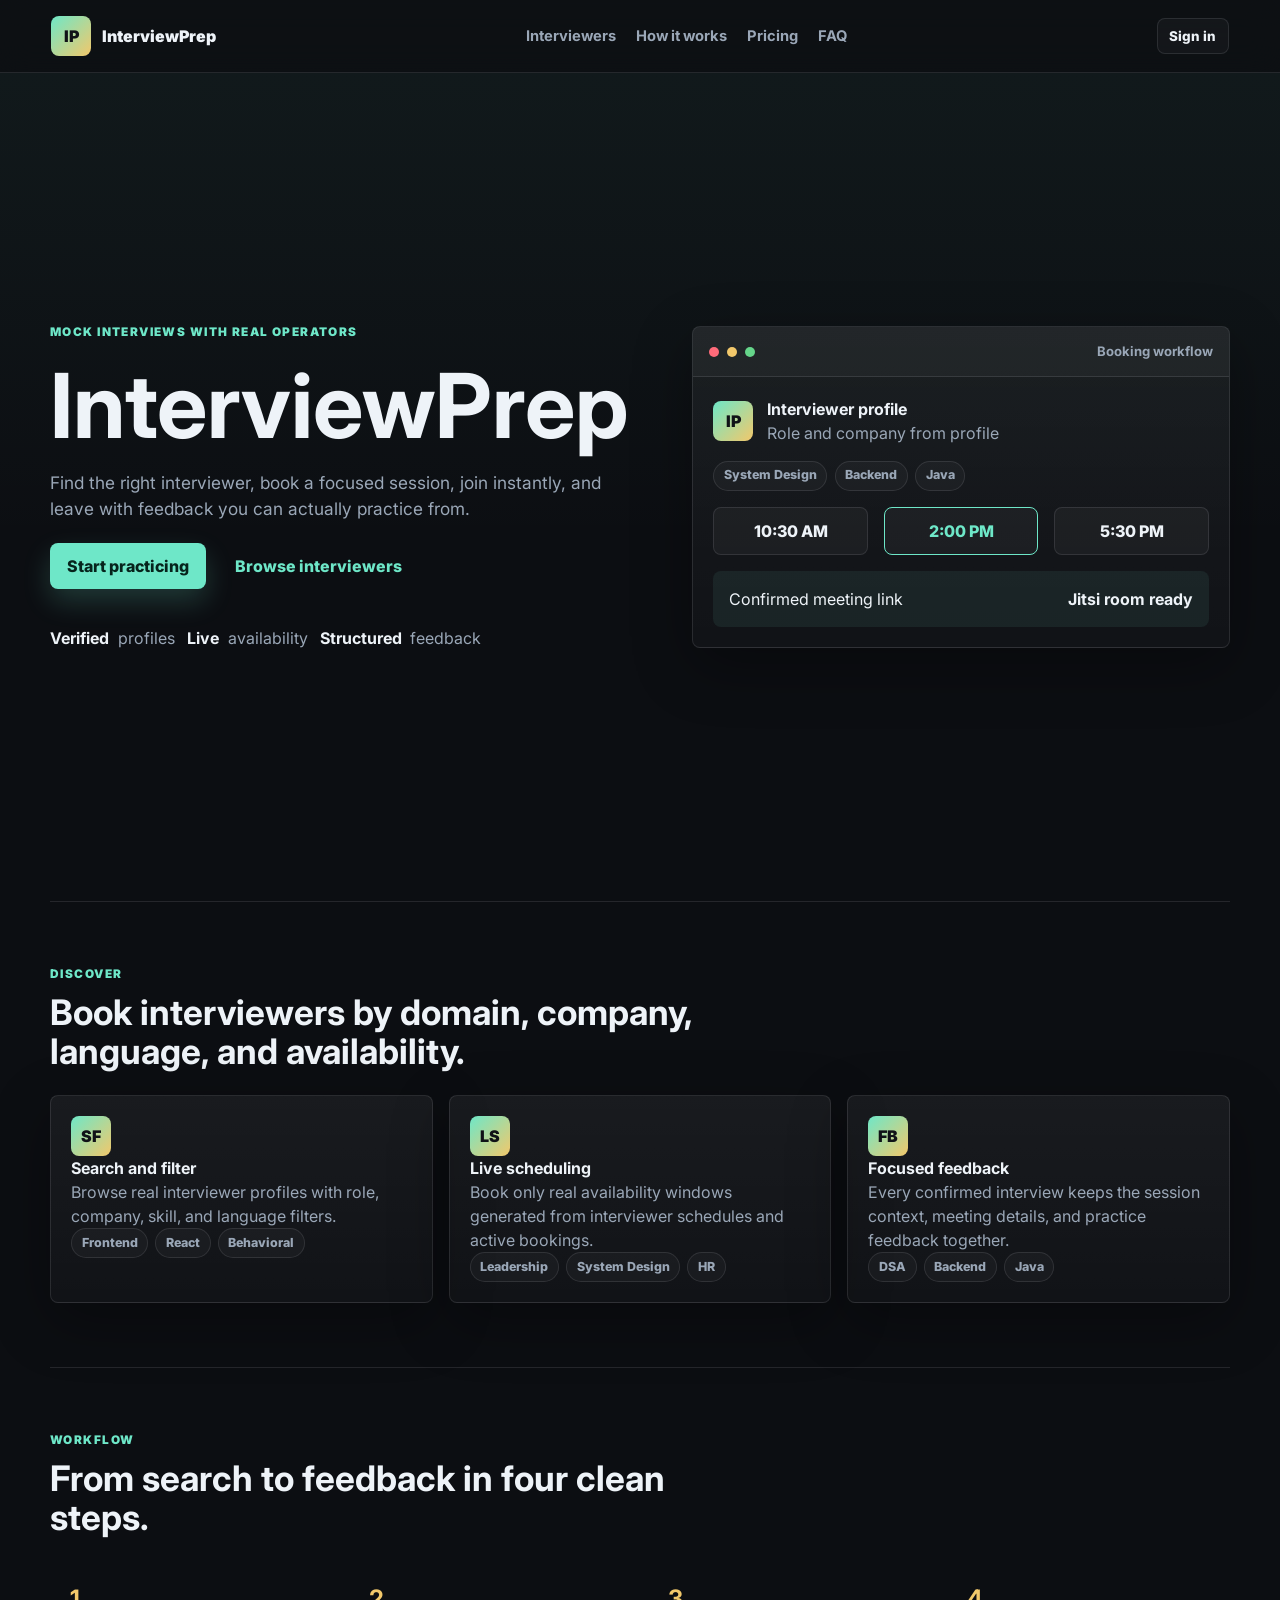
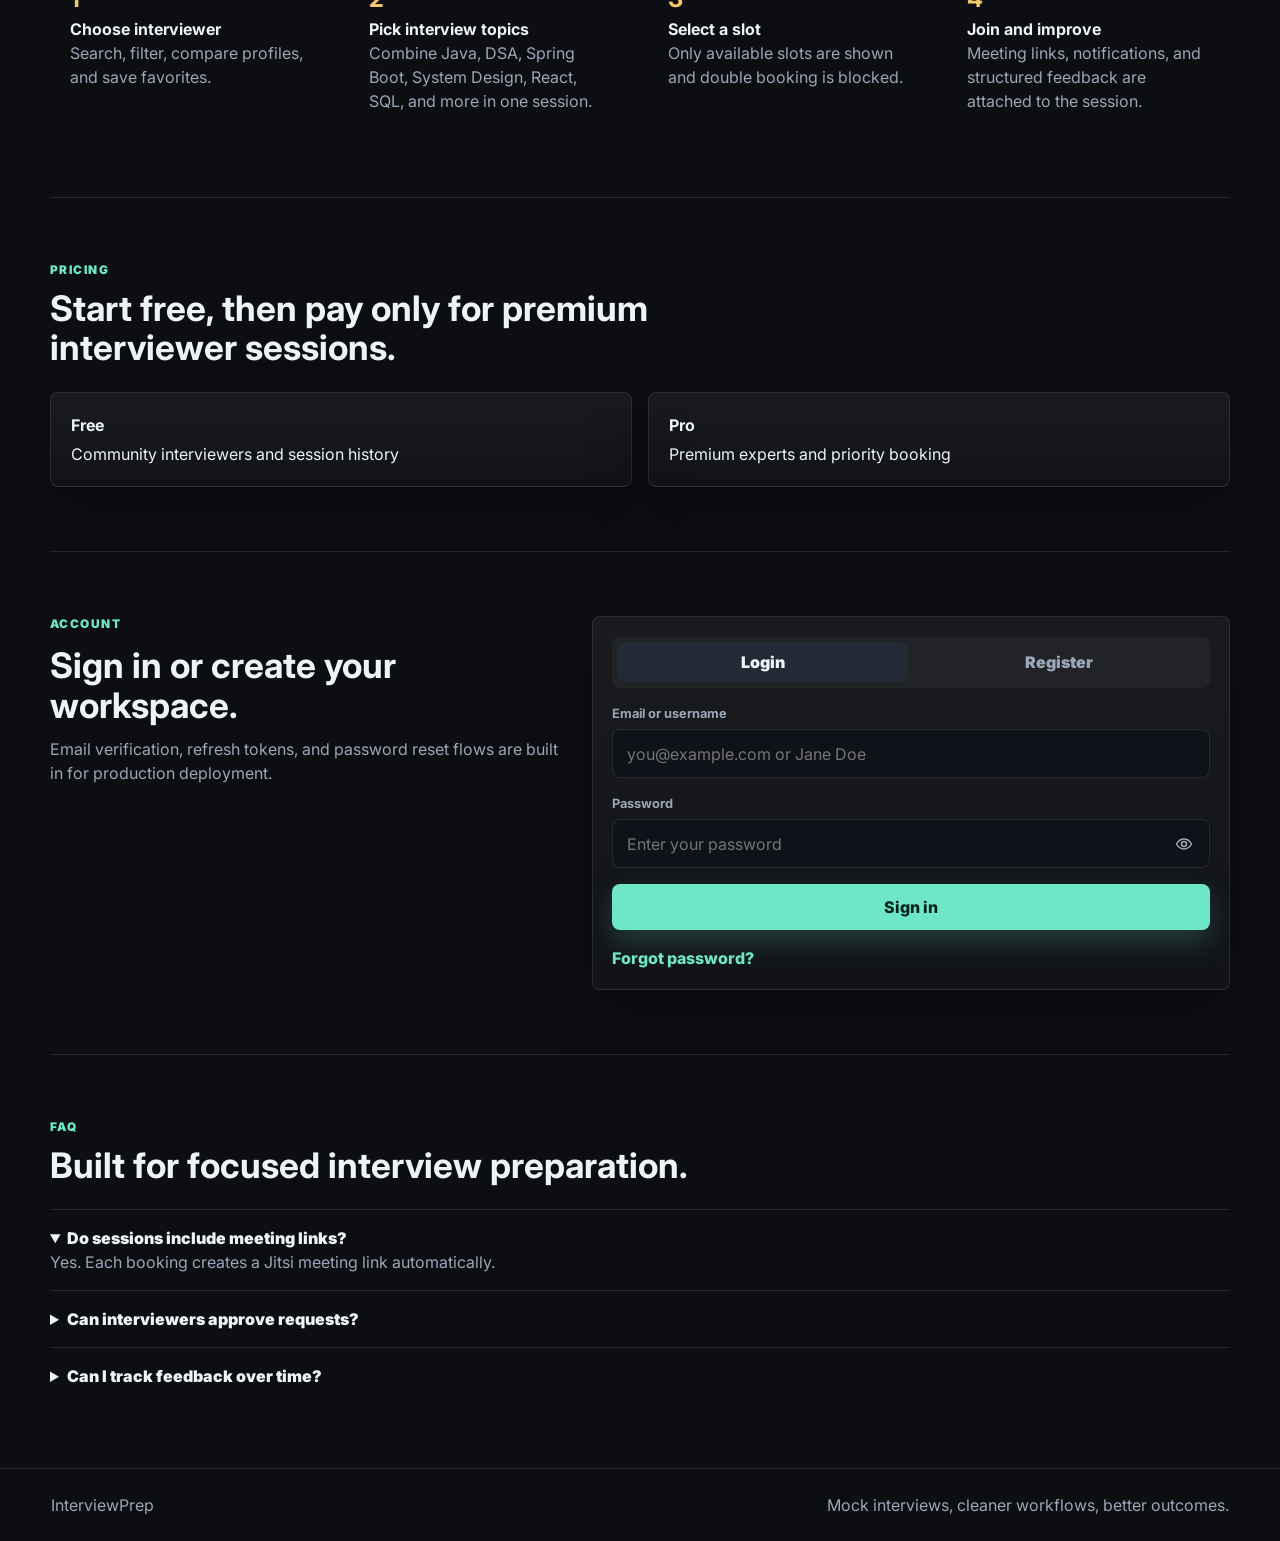
==== commit 8aa18bb7: "enhance auth UX and implement structured multi-topic interview feedback" ====
--- a/frontend/index.html
+++ b/frontend/index.html
@@ -100,7 +100,7 @@
       </div>
       <div class="steps-grid">
         <div><strong>1</strong><h3>Choose interviewer</h3><p>Search, filter, compare profiles, and save favorites.</p></div>
-        <div><strong>2</strong><h3>Pick interview type</h3><p>DSA, System Design, HR, Frontend, Backend, Behavioral, or Resume Review.</p></div>
+        <div><strong>2</strong><h3>Pick interview topics</h3><p>Combine Java, DSA, Spring Boot, System Design, React, SQL, and more in one session.</p></div>
         <div><strong>3</strong><h3>Select a slot</h3><p>Only available slots are shown and double booking is blocked.</p></div>
         <div><strong>4</strong><h3>Join and improve</h3><p>Meeting links, notifications, and structured feedback are attached to the session.</p></div>
       </div>
@@ -133,8 +133,8 @@
           <div id="login-alert" class="alert"></div>
           <form id="login-form" novalidate>
             <div class="form-group">
-              <label for="login-email">Email address</label>
-              <input id="login-email" type="email" name="email" placeholder="you@example.com" required autocomplete="email" />
+              <label for="login-email">Email or username</label>
+              <input id="login-email" type="text" name="identifier" placeholder="you@example.com or Jane Doe" required autocomplete="username" />
             </div>
             <div class="form-group">
               <label for="login-password">Password</label>
--- a/frontend/css/style.css
+++ b/frontend/css/style.css
@@ -9,6 +9,7 @@
   --surface: #141820;
   --surface-2: #1b212b;
   --surface-3: #222a35;
+  --surface-4: #283140;
   --line: rgba(232, 238, 247, 0.11);
   --text: #eef3f8;
   --muted: #9aa7b7;
@@ -19,7 +20,12 @@
   --danger: #ff6b7a;
   --success: #65d58a;
   --radius: 8px;
+  --radius-lg: 14px;
+  --transition-fast: 0.18s ease;
+  --transition-base: 0.24s ease;
+  --panel-padding: clamp(1rem, 1.2vw, 1.25rem);
   --shadow: 0 18px 60px rgba(0, 0, 0, 0.32);
+  --shadow-soft: 0 10px 30px rgba(0, 0, 0, 0.22);
 }
 
 html {
@@ -36,6 +42,11 @@
   font-family: Inter, system-ui, -apple-system, BlinkMacSystemFont, "Segoe UI", sans-serif;
   line-height: 1.5;
   overflow-x: hidden;
+  text-rendering: optimizeLegibility;
+}
+
+body.shell-locked {
+  overflow: hidden;
 }
 
 button,
@@ -82,6 +93,10 @@
 p,
 small {
   color: var(--muted);
+}
+
+small {
+  line-height: 1.45;
 }
 
 input,
@@ -95,6 +110,7 @@
   border-radius: var(--radius);
   padding: 0.72rem 0.85rem;
   outline: none;
+  transition: border-color var(--transition-fast), box-shadow var(--transition-fast), background var(--transition-fast);
 }
 
 textarea {
@@ -109,6 +125,47 @@
   box-shadow: 0 0 0 3px rgba(110, 231, 200, 0.12);
 }
 
+.password-field {
+  position: relative;
+}
+
+.password-field input {
+  padding-right: 3rem;
+}
+
+.password-toggle {
+  position: absolute;
+  top: 50%;
+  right: 0.45rem;
+  width: 38px;
+  min-height: 38px;
+  display: inline-grid;
+  place-items: center;
+  border: 0;
+  border-radius: 999px;
+  background: transparent;
+  color: var(--muted);
+  cursor: pointer;
+  transform: translateY(-50%);
+}
+
+.password-toggle:hover,
+.password-toggle:focus-visible,
+.password-toggle[aria-pressed="true"] {
+  color: var(--accent);
+  background: rgba(255,255,255,0.07);
+}
+
+.password-toggle svg {
+  width: 20px;
+  height: 20px;
+  fill: none;
+  stroke: currentColor;
+  stroke-linecap: round;
+  stroke-linejoin: round;
+  stroke-width: 1.8;
+}
+
 label {
   display: block;
   color: var(--muted);
@@ -130,7 +187,7 @@
   background: transparent;
   cursor: pointer;
   font-weight: 800;
-  transition: transform 0.16s ease, border-color 0.16s ease, background 0.16s ease;
+  transition: transform var(--transition-fast), border-color var(--transition-fast), background var(--transition-fast), box-shadow var(--transition-fast), color var(--transition-fast), opacity var(--transition-fast);
   white-space: nowrap;
 }
 
@@ -146,6 +203,7 @@
 .icon-btn:focus-visible,
 .nav-link:focus-visible,
 .chip:focus-visible,
+.bottom-nav button:focus-visible,
 input:focus-visible,
 select:focus-visible,
 textarea:focus-visible {
@@ -153,9 +211,19 @@
   outline-offset: 2px;
 }
 
+.btn:disabled,
+.icon-btn:disabled,
+.chip:disabled {
+  cursor: not-allowed;
+  opacity: 0.62;
+  transform: none;
+  box-shadow: none;
+}
+
 .btn-primary {
   background: var(--accent);
   color: #06241c;
+  box-shadow: 0 12px 28px rgba(110, 231, 200, 0.2);
 }
 
 .btn-outline {
@@ -201,7 +269,27 @@
   background: rgba(255, 255, 255, 0.04);
   color: var(--text);
   cursor: pointer;
-  transition: transform 0.16s ease, border-color 0.16s ease, background 0.16s ease;
+  transition: transform var(--transition-fast), border-color var(--transition-fast), background var(--transition-fast), color var(--transition-fast);
+}
+
+.btn-primary:hover,
+.btn-primary:focus-visible {
+  background: #84eed4;
+  box-shadow: 0 14px 32px rgba(110, 231, 200, 0.24);
+}
+
+.btn-outline:hover,
+.btn-outline:focus-visible,
+.btn-ghost:hover,
+.btn-ghost:focus-visible,
+.icon-btn:hover,
+.icon-btn:focus-visible,
+.chip:hover,
+.chip:focus-visible,
+.nav-link:hover,
+.nav-link:focus-visible {
+  border-color: rgba(110, 231, 200, 0.24);
+  background: rgba(255, 255, 255, 0.06);
 }
 
 .brand {
@@ -218,10 +306,30 @@
   display: inline-flex;
   align-items: center;
   justify-content: center;
+  position: relative;
+  overflow: hidden;
+  flex-shrink: 0;
   border-radius: var(--radius);
   background: linear-gradient(135deg, var(--accent), var(--gold));
   color: #101217;
   font-weight: 900;
+}
+
+.avatar-fallback {
+  width: 100%;
+  height: 100%;
+  display: inline-flex;
+  align-items: center;
+  justify-content: center;
+}
+
+.avatar img {
+  position: absolute;
+  inset: 0;
+  width: 100%;
+  height: 100%;
+  object-fit: cover;
+  display: block;
 }
 
 .avatar.large {
@@ -343,6 +451,10 @@
   align-items: center;
   gap: 0.75rem;
   flex-wrap: wrap;
+}
+
+.pagination-row {
+  justify-content: space-between;
 }
 
 .hero-metrics {
@@ -369,6 +481,44 @@
   box-shadow: var(--shadow);
 }
 
+.panel,
+.session-card,
+.interviewer-card,
+.featured-card,
+.pricing-row > div,
+.notification-item,
+.mini-interviewer,
+.mini-card,
+.availability-form-card,
+.availability-content-card,
+.availability-slot-card,
+.availability-summary-card,
+.availability-item,
+.booking-selection-banner,
+.booking-date-card,
+.booking-slot-day-card,
+.booking-slot-card,
+.booking-success-card,
+.meeting-fallback-card,
+.meeting-meta-card,
+.stat-card,
+.confirm-box {
+  transition: transform var(--transition-base), border-color var(--transition-base), box-shadow var(--transition-base), background var(--transition-base);
+}
+
+.session-card:hover,
+.interviewer-card:hover,
+.notification-item:hover,
+.mini-interviewer:hover,
+.mini-card:hover,
+.booking-date-card:hover,
+.booking-slot-card:hover,
+.availability-item:hover {
+  transform: translateY(-2px);
+  border-color: rgba(110, 231, 200, 0.18);
+  box-shadow: var(--shadow-soft);
+}
+
 .hero-product {
   overflow: hidden;
 }
@@ -406,14 +556,16 @@
 }
 
 .preview-tags,
-.tag-row {
+.tag-row,
+.topic-chip-row {
   display: flex;
   flex-wrap: wrap;
   gap: 0.45rem;
 }
 
 .preview-tags span,
-.tag-row span {
+.tag-row span,
+.topic-chip-row span {
   border: 1px solid var(--line);
   border-radius: 999px;
   padding: 0.28rem 0.6rem;
@@ -622,6 +774,7 @@
   padding: 1rem;
   background: rgba(20, 24, 32, 0.92);
   border-right: 1px solid var(--line);
+  backdrop-filter: blur(22px);
 }
 
 .side-brand {
@@ -645,6 +798,7 @@
   cursor: pointer;
   font-weight: 800;
   text-align: left;
+  transition: transform var(--transition-fast), border-color var(--transition-fast), background var(--transition-fast), color var(--transition-fast);
 }
 
 .nav-link.active,
@@ -667,10 +821,27 @@
   word-break: break-word;
 }
 
+.sidebar-profile-card {
+  display: flex;
+  align-items: center;
+  gap: 0.75rem;
+}
+
+.sidebar-profile-copy {
+  min-width: 0;
+  display: grid;
+  gap: 0.28rem;
+}
+
+.sidebar-profile-copy strong,
+.profile-avatar-copy strong {
+  color: var(--text);
+}
+
 .dashboard-main {
   flex: 1;
   min-width: 0;
-  padding: 1.25rem;
+  padding: 1.4rem;
   max-width: calc(100vw - 260px);
 }
 
@@ -687,9 +858,17 @@
   position: sticky;
   top: 0;
   z-index: 10;
-  padding: 0.8rem 0 1.1rem;
+  padding: 0.9rem 0 1.25rem;
   backdrop-filter: blur(14px);
   background: rgba(12, 14, 18, 0.78);
+}
+
+.topbar-copy {
+  min-width: 0;
+}
+
+.topbar-actions {
+  justify-content: flex-end;
 }
 
 .topbar.compact {
@@ -733,6 +912,8 @@
   border-radius: var(--radius);
   background: var(--surface);
   box-shadow: var(--shadow);
+  max-height: min(70vh, 520px);
+  overflow: auto;
 }
 
 .notification-panel.open {
@@ -763,7 +944,7 @@
 
 .dashboard-section {
   display: grid;
-  gap: 1rem;
+  gap: 1.15rem;
   min-width: 0;
   animation: viewFade 0.18s ease both;
 }
@@ -785,8 +966,11 @@
   min-height: 112px;
   display: grid;
   align-content: center;
-  gap: 0.2rem;
-  padding: 1rem;
+  gap: 0.35rem;
+  padding: 1.05rem 1.1rem;
+  background:
+    radial-gradient(circle at top right, rgba(110, 231, 200, 0.08), transparent 46%),
+    rgba(255,255,255,0.03);
 }
 
 .stat-card span {
@@ -799,7 +983,7 @@
 .booking-layout {
   display: grid;
   grid-template-columns: minmax(0, 1fr) minmax(0, 1fr);
-  gap: 1rem;
+  gap: 1.1rem;
 }
 
 .meeting-layout {
@@ -809,13 +993,13 @@
 }
 
 .panel {
-  padding: 1rem;
+  padding: var(--panel-padding);
   min-width: 0;
 }
 
 .interviewer-row {
   display: grid;
-  gap: 0.7rem;
+  gap: 0.8rem;
 }
 
 .mini-interviewer,
@@ -833,9 +1017,15 @@
   text-align: left;
 }
 
-.mini-interviewer span:nth-child(2),
+.mini-interviewer .mini-interviewer-copy,
 .mini-card {
   display: grid;
+}
+
+.mini-interviewer-copy,
+.sidebar-profile-copy,
+.profile-avatar-copy {
+  overflow: hidden;
 }
 
 .progress-list {
@@ -869,17 +1059,43 @@
   grid-template-columns: minmax(220px, 2fr) repeat(5, minmax(120px, 1fr)) auto auto;
   gap: 0.75rem;
   align-items: center;
-  padding: 0.85rem;
+  padding: 0.95rem;
   border: 1px solid var(--line);
   border-radius: var(--radius);
   background: rgba(255,255,255,0.03);
-  overflow: hidden;
+  overflow: visible;
 }
 
 .profile-form {
   display: grid;
+  gap: 1rem;
+  margin-top: 1rem;
+}
+
+.profile-avatar-upload {
+  display: grid;
+  gap: 0.85rem;
+}
+
+.profile-avatar-preview-card {
+  display: grid;
+  grid-template-columns: auto minmax(0, 1fr) auto;
   gap: 0.9rem;
-  margin-top: 1rem;
+  align-items: center;
+  padding: 0.9rem 1rem;
+  border: 1px solid var(--line);
+  border-radius: var(--radius);
+  background: rgba(255,255,255,0.03);
+}
+
+.profile-avatar-copy {
+  min-width: 0;
+  display: grid;
+  gap: 0.32rem;
+}
+
+.profile-avatar-preview-card small {
+  color: var(--muted);
 }
 
 .profile-status-row,
@@ -1131,6 +1347,8 @@
 .booking-steps {
   display: grid;
   gap: 0.6rem;
+  position: sticky;
+  top: 96px;
 }
 
 .step {
@@ -1294,6 +1512,30 @@
   grid-template-columns: repeat(2, minmax(0, 1fr));
 }
 
+.topic-custom-input {
+  margin-top: 0.75rem;
+}
+
+.topic-chip-row {
+  margin-top: 0.65rem;
+}
+
+.feedback-summary {
+  display: grid;
+  gap: 0.18rem;
+  border: 1px solid rgba(110, 231, 200, 0.18);
+  border-radius: calc(var(--radius) - 4px);
+  padding: 0.7rem;
+  background: rgba(110, 231, 200, 0.06);
+}
+
+.feedback-summary span,
+.feedback-topic-summary,
+.topic-feedback-card small {
+  color: var(--muted);
+  font-size: 0.84rem;
+}
+
 .confirm-box {
   display: grid;
   gap: 0.55rem;
@@ -1307,11 +1549,13 @@
   display: flex;
   justify-content: space-between;
   gap: 1rem;
+  flex-wrap: wrap;
 }
 
 .session-tabs {
   display: flex;
   gap: 0.5rem;
+  flex-wrap: wrap;
 }
 
 .chip {
@@ -1335,7 +1579,7 @@
 
 .session-card {
   display: grid;
-  gap: 0.65rem;
+  gap: 0.75rem;
   padding: 1rem;
   min-width: 0;
 }
@@ -1476,11 +1720,64 @@
 
 .feedback-item {
   display: grid;
-  gap: 0.25rem;
+  gap: 0.45rem;
   padding: 0.8rem 0;
   border-bottom: 1px solid var(--line);
 }
 
+.feedback-item-head,
+.feedback-topic-head,
+.skill-rating-row {
+  display: flex;
+  align-items: center;
+  justify-content: space-between;
+  gap: 0.75rem;
+}
+
+.feedback-topic-sections {
+  display: grid;
+  gap: 0.85rem;
+  margin: 1rem 0;
+}
+
+.topic-feedback-card {
+  border: 1px solid var(--line);
+  border-radius: var(--radius);
+  padding: 0.9rem;
+  background: rgba(255,255,255,0.03);
+}
+
+.topic-feedback-card summary {
+  display: flex;
+  align-items: center;
+  justify-content: space-between;
+  gap: 0.75rem;
+  cursor: pointer;
+  font-weight: 900;
+}
+
+.topic-feedback-card[open] summary {
+  margin-bottom: 0.85rem;
+}
+
+.skill-rating-grid {
+  display: grid;
+  gap: 0.55rem;
+  margin-bottom: 1rem;
+}
+
+.skill-rating-row {
+  border: 1px solid var(--line);
+  border-radius: calc(var(--radius) - 4px);
+  padding: 0.55rem 0.7rem;
+}
+
+.skill-rating-row select {
+  width: 84px;
+  min-height: 36px;
+  padding: 0.45rem 0.55rem;
+}
+
 .calendar-view {
   display: grid;
   gap: 0.7rem;
@@ -1493,6 +1790,7 @@
   border: 1px solid var(--line);
   border-radius: var(--radius);
   padding: 0.8rem;
+  flex-wrap: wrap;
 }
 
 .availability-shell,
@@ -1630,7 +1928,9 @@
   min-height: 186px;
   border-radius: var(--radius);
   border: 1px solid var(--line);
-  background: linear-gradient(90deg, rgba(255,255,255,0.04), rgba(255,255,255,0.09), rgba(255,255,255,0.04));
+  background:
+    linear-gradient(90deg, rgba(255,255,255,0.04), rgba(255,255,255,0.1), rgba(255,255,255,0.04)),
+    rgba(255,255,255,0.025);
   background-size: 220% 100%;
   animation: shimmer 1.2s infinite linear;
 }
@@ -1645,14 +1945,17 @@
   z-index: 50;
   display: grid;
   place-items: center;
-  padding: 1rem;
+  padding: clamp(1rem, 2vw, 1.5rem);
   background: rgba(0,0,0,0.64);
+  backdrop-filter: blur(10px);
 }
 
 .modal-card {
   position: relative;
   width: min(520px, 100%);
-  padding: 1.1rem;
+  max-height: min(88vh, 820px);
+  overflow-y: auto;
+  padding: 1.15rem;
 }
 
 .modal-close {
@@ -1664,12 +1967,13 @@
 .profile-modal {
   display: grid;
   gap: 0.85rem;
+  padding-top: 0.25rem;
 }
 
 .toast-root {
   position: fixed;
   right: 1rem;
-  bottom: 1rem;
+  bottom: calc(1rem + env(safe-area-inset-bottom, 0px));
   z-index: 80;
   display: grid;
   gap: 0.6rem;
@@ -1682,10 +1986,16 @@
   border-radius: var(--radius);
   background: var(--surface);
   box-shadow: var(--shadow);
+  animation: toastIn 0.22s ease both;
 }
 
 .toast-success { border-color: rgba(101, 213, 138, 0.35); }
 .toast-error { border-color: rgba(255, 107, 122, 0.35); }
+
+@keyframes toastIn {
+  from { opacity: 0; transform: translateY(8px); }
+  to { opacity: 1; transform: translateY(0); }
+}
 
 .mobile-menu-btn,
 .sidebar-backdrop,
@@ -1714,7 +2024,7 @@
   }
 
   .filter-panel {
-    grid-template-columns: minmax(240px, 2fr) repeat(3, minmax(130px, 1fr));
+    grid-template-columns: repeat(4, minmax(0, 1fr));
   }
 
   .interviewer-grid {
@@ -1745,7 +2055,7 @@
 
   .dashboard-main {
     max-width: calc(100vw - 210px);
-    padding: 0.9rem;
+    padding: 1rem;
   }
 
   .topbar h1,
@@ -1763,6 +2073,10 @@
 
   .booking-layout {
     grid-template-columns: 180px minmax(0, 1fr);
+  }
+
+  .filter-panel {
+    grid-template-columns: repeat(2, minmax(0, 1fr));
   }
 
   .meeting-layout {
@@ -1780,11 +2094,15 @@
   .booking-date-grid {
     grid-template-columns: repeat(2, minmax(0, 1fr));
   }
+
+  .session-grid {
+    grid-template-columns: 1fr;
+  }
 }
 
 @media (max-width: 760px) {
   body {
-    padding-bottom: 70px;
+    padding-bottom: calc(74px + env(safe-area-inset-bottom, 0px));
   }
 
   .public-links,
@@ -1839,6 +2157,11 @@
     flex-direction: column;
   }
 
+  .topbar {
+    gap: 0.85rem;
+    padding-bottom: 1rem;
+  }
+
   .booking-selection-banner,
   .booking-flow-actions {
     grid-template-columns: 1fr;
@@ -1896,7 +2219,7 @@
 
   .dashboard-main {
     max-width: none;
-    padding: 4.5rem 1rem 1rem;
+    padding: 4.35rem 1rem 1rem;
   }
 
   .bottom-nav {
@@ -1909,6 +2232,8 @@
     grid-template-columns: repeat(5, 1fr);
     border-top: 1px solid var(--line);
     background: rgba(20, 24, 32, 0.96);
+    padding-bottom: env(safe-area-inset-bottom, 0px);
+    backdrop-filter: blur(18px);
   }
 
   .bottom-nav button {
@@ -1918,9 +2243,11 @@
     background: transparent;
     font-size: 0.76rem;
     font-weight: 900;
-  }
-
-  .bottom-nav button:hover {
+    transition: background var(--transition-fast), color var(--transition-fast);
+  }
+
+  .bottom-nav button:hover,
+  .bottom-nav button.active {
     color: var(--accent);
     background: rgba(110, 231, 200, 0.08);
   }
@@ -1938,6 +2265,7 @@
   .session-actions,
   .card-actions,
   .profile-actions-row,
+  .profile-avatar-preview-card,
   .availability-form-actions,
   .availability-item-actions,
   .hero-actions,
@@ -1945,9 +2273,24 @@
     width: 100%;
   }
 
+  .topbar-actions {
+    justify-content: stretch;
+  }
+
+  .topbar .topbar-actions .icon-btn {
+    width: 44px;
+    flex: 0 0 44px;
+  }
+
+  .profile-avatar-preview-card {
+    grid-template-columns: 1fr;
+    justify-items: start;
+  }
+
   .session-actions .btn,
   .card-actions .btn,
   .profile-actions-row .btn,
+  .profile-avatar-preview-card .btn,
   .availability-form-actions .btn,
   .availability-item-actions .btn,
   .topbar-actions .btn,
@@ -1959,7 +2302,21 @@
   .meeting-embed-root,
   .meeting-fallback,
   .meeting-embed-root iframe {
-    min-height: 380px;
+    min-height: 340px;
+  }
+
+  .meeting-meta-card dl {
+    grid-template-columns: 1fr;
+  }
+
+  .calendar-view > div,
+  .meeting-timer-card,
+  .confirm-box p {
+    width: 100%;
+  }
+
+  .booking-steps {
+    position: static;
   }
 
   .modal-overlay {
@@ -1971,6 +2328,7 @@
     width: 100%;
     max-height: 88dvh;
     overflow-y: auto;
+    padding: 1rem 1rem calc(1rem + env(safe-area-inset-bottom, 0px));
     border-radius: var(--radius) var(--radius) 0 0;
   }
 }
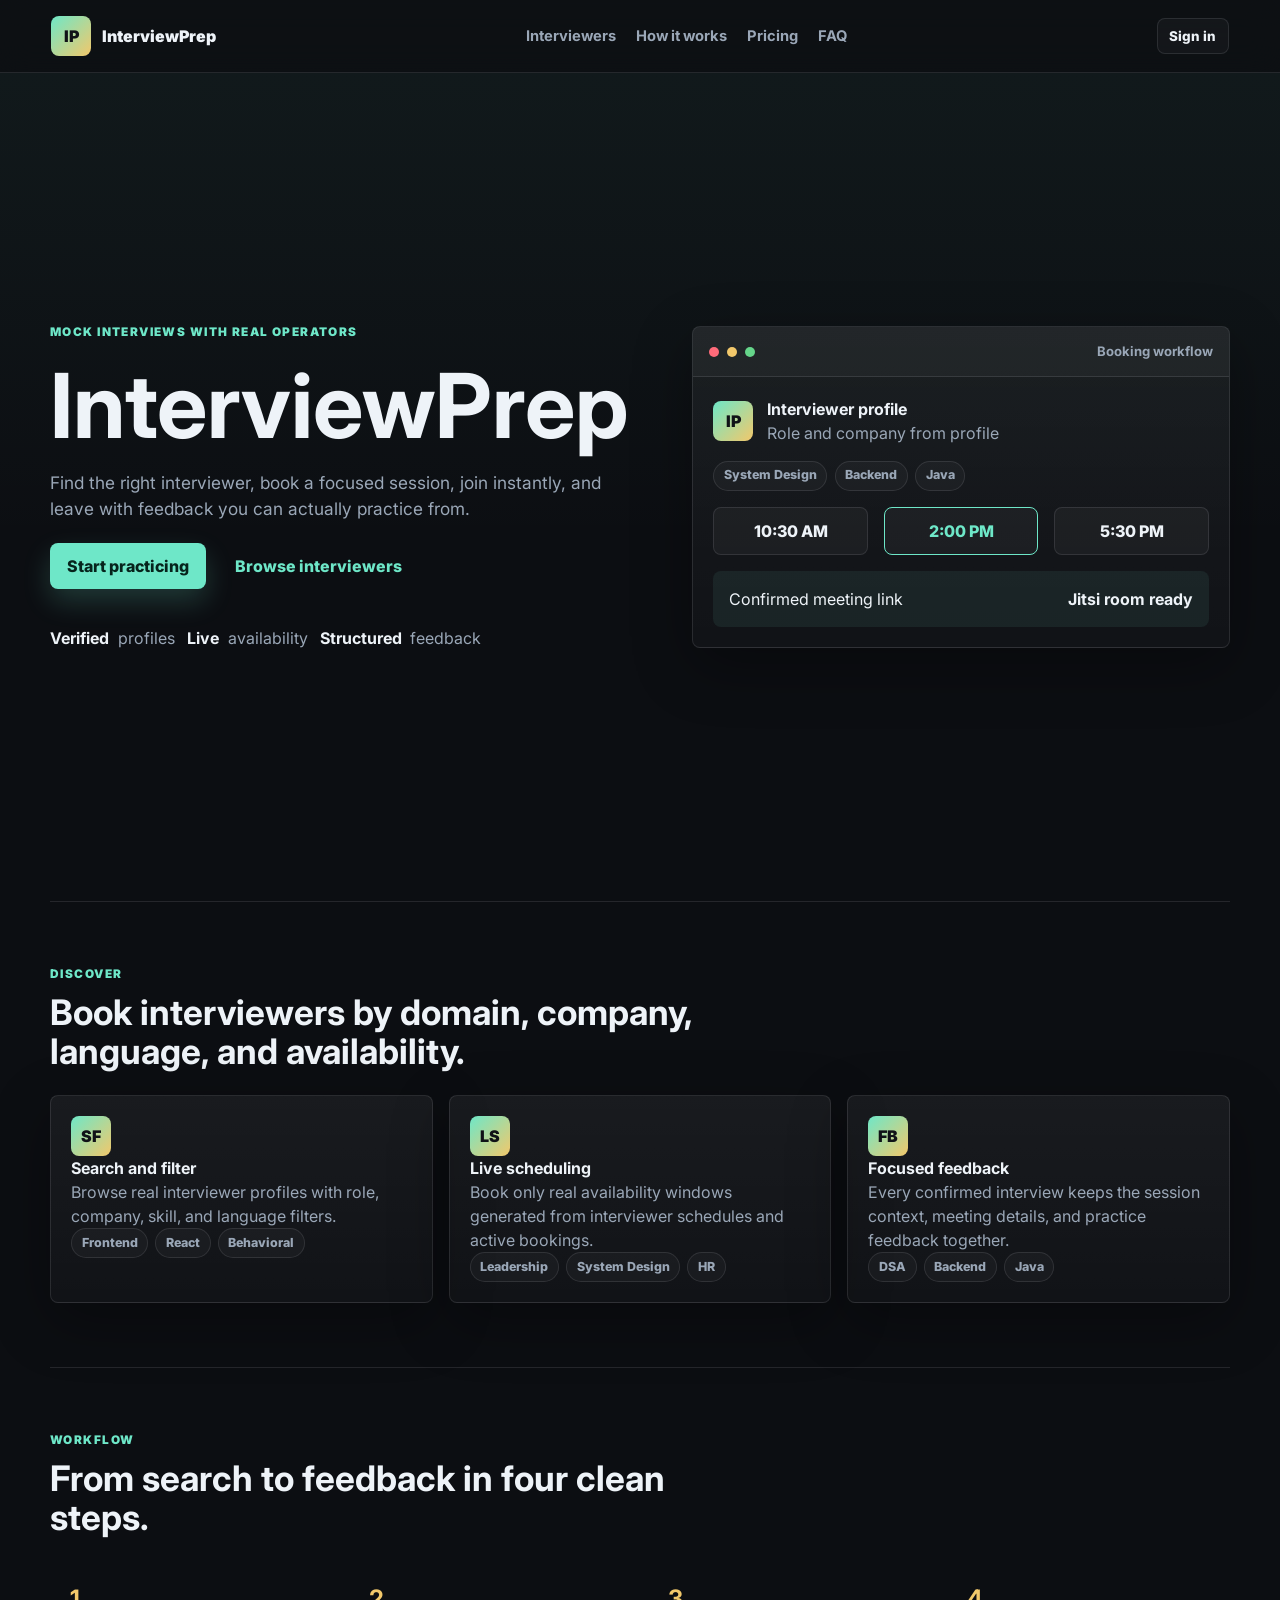
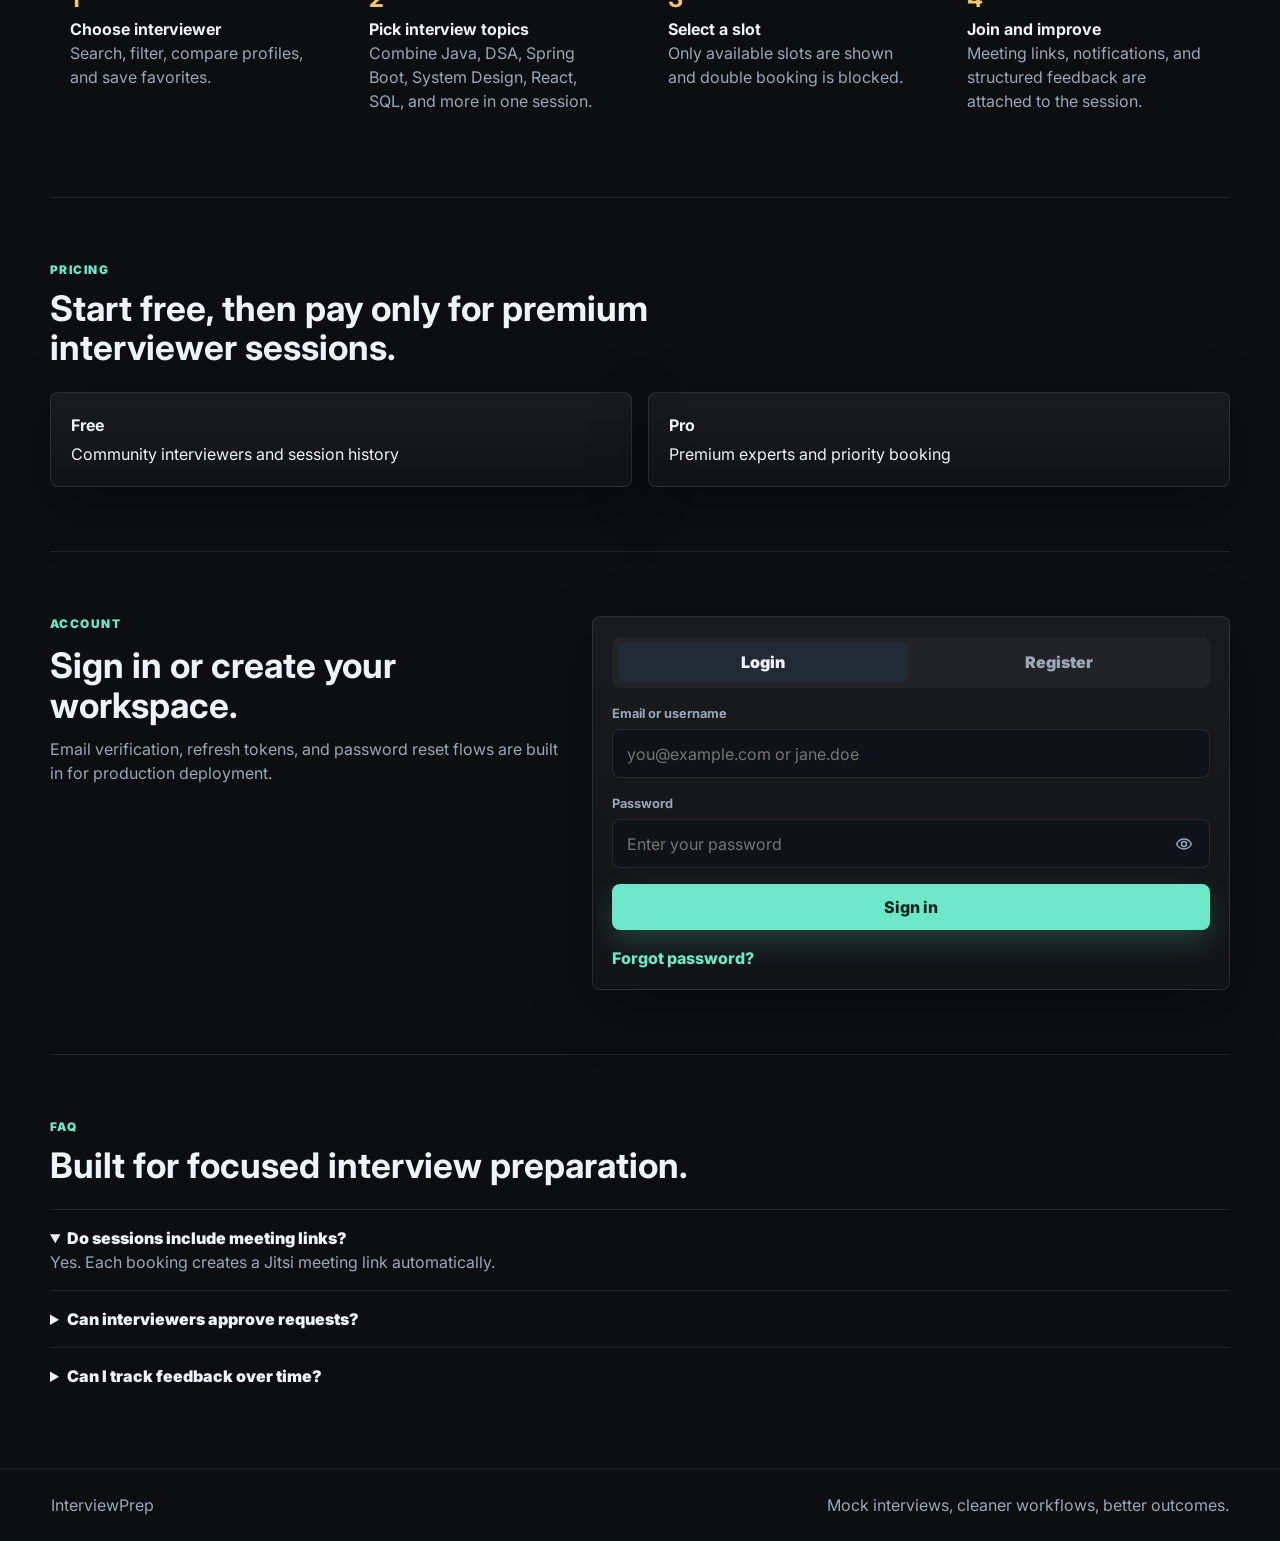
==== commit 8d4d229c: "separate username and display name with strict username validation" ====
--- a/frontend/index.html
+++ b/frontend/index.html
@@ -134,7 +134,7 @@
           <form id="login-form" novalidate>
             <div class="form-group">
               <label for="login-email">Email or username</label>
-              <input id="login-email" type="text" name="identifier" placeholder="you@example.com or Jane Doe" required autocomplete="username" />
+              <input id="login-email" type="text" name="identifier" placeholder="you@example.com or jane.doe" required autocomplete="username" />
             </div>
             <div class="form-group">
               <label for="login-password">Password</label>
@@ -150,8 +150,9 @@
           <form id="register-form" novalidate>
             <div class="form-grid">
               <div class="form-group">
-                <label for="reg-name">Full name</label>
+                <label for="reg-name">Display name</label>
                 <input id="reg-name" type="text" name="name" placeholder="Jane Doe" required autocomplete="name" />
+                <small class="field-hint">Shown publicly on your profile</small>
               </div>
               <div class="form-group">
                 <label>Workspace access</label>
@@ -160,6 +161,12 @@
                   <label class="role-choice"><input id="reg-role-interviewer" type="checkbox" value="INTERVIEWER" /> <span>Conduct interviews</span></label>
                 </div>
               </div>
+            </div>
+            <div class="form-group">
+              <label for="reg-username">Username</label>
+              <input id="reg-username" type="text" name="username" placeholder="jane.doe" required autocomplete="username" minlength="3" maxlength="24" />
+              <small class="field-hint">Used for login and profile identity</small>
+              <small id="reg-username-status" class="field-validation"></small>
             </div>
             <div class="form-group">
               <label for="reg-email">Email address</label>
--- a/frontend/css/style.css
+++ b/frontend/css/style.css
@@ -338,6 +338,26 @@
   font-size: 1.35rem;
 }
 
+.avatar-profile {
+  width: 112px;
+  height: 112px;
+  border-radius: 18px;
+  font-size: 1.65rem;
+  box-shadow: 0 18px 36px rgba(0, 0, 0, 0.28), 0 0 0 1px rgba(255,255,255,0.08);
+}
+
+.avatar-booking {
+  width: 72px;
+  height: 72px;
+  border-radius: 16px;
+  font-size: 1.25rem;
+}
+
+.avatar-compact {
+  width: 48px;
+  height: 48px;
+}
+
 .eyebrow {
   color: var(--accent);
   text-transform: uppercase;
@@ -492,6 +512,7 @@
 .availability-form-card,
 .availability-content-card,
 .availability-slot-card,
+.availability-preference-card,
 .availability-summary-card,
 .availability-item,
 .booking-selection-banner,
@@ -1066,10 +1087,37 @@
   overflow: visible;
 }
 
+.filter-panel > input,
+.filter-panel > select,
+.filter-panel > .chip-combobox {
+  min-width: 0;
+}
+
 .profile-form {
   display: grid;
   gap: 1rem;
   margin-top: 1rem;
+  min-width: 0;
+}
+
+.profile-form > *,
+.profile-management-card > *,
+.role-option > * {
+  min-width: 0;
+}
+
+.profile-form .form-grid {
+  grid-template-columns: repeat(2, minmax(0, 1fr));
+}
+
+.profile-form input,
+.profile-form select,
+.profile-form textarea {
+  min-width: 0;
+}
+
+.profile-form input[type="file"] {
+  overflow: hidden;
 }
 
 .profile-avatar-upload {
@@ -1096,6 +1144,45 @@
 
 .profile-avatar-preview-card small {
   color: var(--muted);
+}
+
+.profile-management-card,
+.role-option {
+  display: grid;
+  gap: 0.9rem;
+  padding: 1rem;
+  border: 1px solid var(--line);
+  border-radius: var(--radius);
+  background: rgba(255,255,255,0.03);
+}
+
+.profile-management-card h2 {
+  font-size: 1.15rem;
+}
+
+.role-management-grid {
+  display: grid;
+  grid-template-columns: repeat(2, minmax(0, 1fr));
+  gap: 0.85rem;
+}
+
+.role-option {
+  align-content: space-between;
+  background: rgba(255,255,255,0.025);
+}
+
+.role-option.active {
+  border-color: rgba(110, 231, 200, 0.22);
+  background: rgba(110, 231, 200, 0.055);
+}
+
+.role-option p {
+  margin-top: 0.28rem;
+}
+
+.danger-zone {
+  border-color: rgba(255, 107, 122, 0.28);
+  background: rgba(255, 107, 122, 0.055);
 }
 
 .profile-status-row,
@@ -1175,6 +1262,23 @@
   box-shadow: none;
 }
 
+.single-select .chip-input-shell {
+  flex-wrap: nowrap;
+  padding-right: 0.42rem;
+}
+
+.single-select .chip-text-input {
+  min-width: 0;
+}
+
+.single-select .input-chip {
+  max-width: calc(100% - 8px);
+}
+
+.discovery-filter-control .chip-input-shell {
+  background: #0f1319;
+}
+
 .input-chip {
   max-width: 100%;
   display: inline-flex;
@@ -1312,8 +1416,9 @@
 
 .interviewer-card {
   display: grid;
-  gap: 0.75rem;
-  padding: 1rem;
+  gap: 0.95rem;
+  align-content: start;
+  padding: 1.15rem;
   min-width: 0;
 }
 
@@ -1337,6 +1442,91 @@
 
 .bio {
   min-height: 48px;
+}
+
+.interviewer-card-main {
+  display: grid;
+  grid-template-columns: auto minmax(0, 1fr);
+  gap: 1rem;
+  align-items: start;
+}
+
+.interviewer-avatar-shell {
+  display: grid;
+  place-items: center;
+}
+
+.interviewer-card-copy,
+.interviewer-card-title,
+.booking-card-copy {
+  min-width: 0;
+  display: grid;
+  gap: 0.22rem;
+}
+
+.interviewer-card-title-row {
+  display: grid;
+  grid-template-columns: minmax(0, 1fr) auto;
+  gap: 0.75rem;
+  align-items: start;
+}
+
+.interviewer-card-title h3 {
+  font-size: 1.12rem;
+}
+
+.interviewer-card-title p {
+  color: var(--text);
+  font-weight: 800;
+}
+
+.interviewer-card-title span,
+.session-participant-row span {
+  color: var(--muted);
+  font-size: 0.86rem;
+}
+
+.interviewer-stats {
+  margin-top: 0.45rem;
+}
+
+.interviewer-bio {
+  min-height: 66px;
+  color: #c5ceda;
+}
+
+.interviewer-card-footer,
+.booking-card-actions {
+  display: flex;
+  align-items: center;
+  justify-content: space-between;
+  gap: 0.75rem;
+  flex-wrap: wrap;
+}
+
+.availability-pill {
+  display: inline-flex;
+  align-items: center;
+  width: fit-content;
+  min-height: 30px;
+  border: 1px solid rgba(110, 231, 200, 0.22);
+  border-radius: 999px;
+  padding: 0.34rem 0.62rem;
+  color: #a5f1df;
+  background: rgba(110, 231, 200, 0.08);
+  font-size: 0.78rem;
+  font-weight: 900;
+}
+
+.availability-pill.is-muted {
+  color: var(--muted);
+  border-color: var(--line);
+  background: rgba(255,255,255,0.035);
+}
+
+.favorite-btn {
+  width: 38px;
+  height: 38px;
 }
 
 .booking-layout {
@@ -1501,11 +1691,49 @@
 }
 
 .booking-interviewer-card {
+  display: grid;
+  align-content: start;
+  gap: 0.75rem;
+  min-height: 238px;
+  padding: 1rem;
   text-align: left;
 }
 
 .booking-interviewer-card .btn {
   width: fit-content;
+}
+
+.booking-interviewer-card .bio {
+  min-height: 0;
+  display: -webkit-box;
+  overflow: hidden;
+  -webkit-box-orient: vertical;
+  -webkit-line-clamp: 3;
+}
+
+.booking-card-profile,
+.session-participant-row {
+  display: flex;
+  align-items: center;
+  gap: 0.8rem;
+  min-width: 0;
+}
+
+.booking-card-copy strong,
+.session-participant-row strong {
+  color: var(--text);
+}
+
+.session-participant-row > div,
+.booking-card-copy {
+  min-width: 0;
+}
+
+.session-participant-row {
+  padding: 0.55rem;
+  border: 1px solid rgba(255,255,255,0.07);
+  border-radius: var(--radius);
+  background: rgba(255,255,255,0.025);
 }
 
 .booking-type-grid {
@@ -1811,6 +2039,7 @@
 .availability-form-card,
 .availability-content-card,
 .availability-slot-card,
+.availability-preference-card,
 .availability-summary-card,
 .availability-item {
   border: 1px solid var(--line);
@@ -1821,6 +2050,7 @@
 .availability-form-card,
 .availability-content-card,
 .availability-slot-card,
+.availability-preference-card,
 .availability-summary-card {
   padding: 1rem;
 }
@@ -1883,9 +2113,49 @@
   margin-top: 1rem;
 }
 
-.availability-summary-card {
+.availability-summary-card,
+.availability-preference-card {
   display: grid;
   gap: 0.6rem;
+}
+
+.field-hint {
+  display: block;
+  margin-top: 0.45rem;
+  color: var(--muted);
+}
+
+.field-validation {
+  display: none;
+  margin-top: 0.42rem;
+  font-weight: 800;
+}
+
+.field-validation.show {
+  display: block;
+}
+
+.field-error {
+  color: #ffadb6;
+}
+
+.field-success {
+  color: #a9f0c1;
+}
+
+.field-neutral {
+  color: var(--muted);
+}
+
+.identity-handle {
+  margin-top: 0.2rem;
+  color: var(--accent);
+  font-weight: 800;
+  overflow-wrap: anywhere;
+}
+
+.compact-textarea {
+  min-height: 84px;
 }
 
 .availability-summary-empty {
@@ -2069,6 +2339,10 @@
 
   .content-grid {
     grid-template-columns: minmax(0, 1fr) minmax(0, 1fr);
+  }
+
+  .role-management-grid {
+    grid-template-columns: 1fr;
   }
 
   .booking-layout {
@@ -2264,6 +2538,8 @@
 
   .session-actions,
   .card-actions,
+  .interviewer-card-footer,
+  .booking-card-actions,
   .profile-actions-row,
   .profile-avatar-preview-card,
   .availability-form-actions,
@@ -2287,8 +2563,14 @@
     justify-items: start;
   }
 
+  .role-management-grid {
+    grid-template-columns: 1fr;
+  }
+
   .session-actions .btn,
   .card-actions .btn,
+  .interviewer-card-footer .btn,
+  .booking-card-actions .btn,
   .profile-actions-row .btn,
   .profile-avatar-preview-card .btn,
   .availability-form-actions .btn,
@@ -2319,6 +2601,27 @@
     position: static;
   }
 
+  .interviewer-card-main {
+    grid-template-columns: 88px minmax(0, 1fr);
+    gap: 0.85rem;
+  }
+
+  .avatar-profile {
+    width: 88px;
+    height: 88px;
+    border-radius: 16px;
+    font-size: 1.35rem;
+  }
+
+  .avatar-booking {
+    width: 62px;
+    height: 62px;
+  }
+
+  .interviewer-bio {
+    min-height: 0;
+  }
+
   .modal-overlay {
     align-items: end;
     padding: 0;
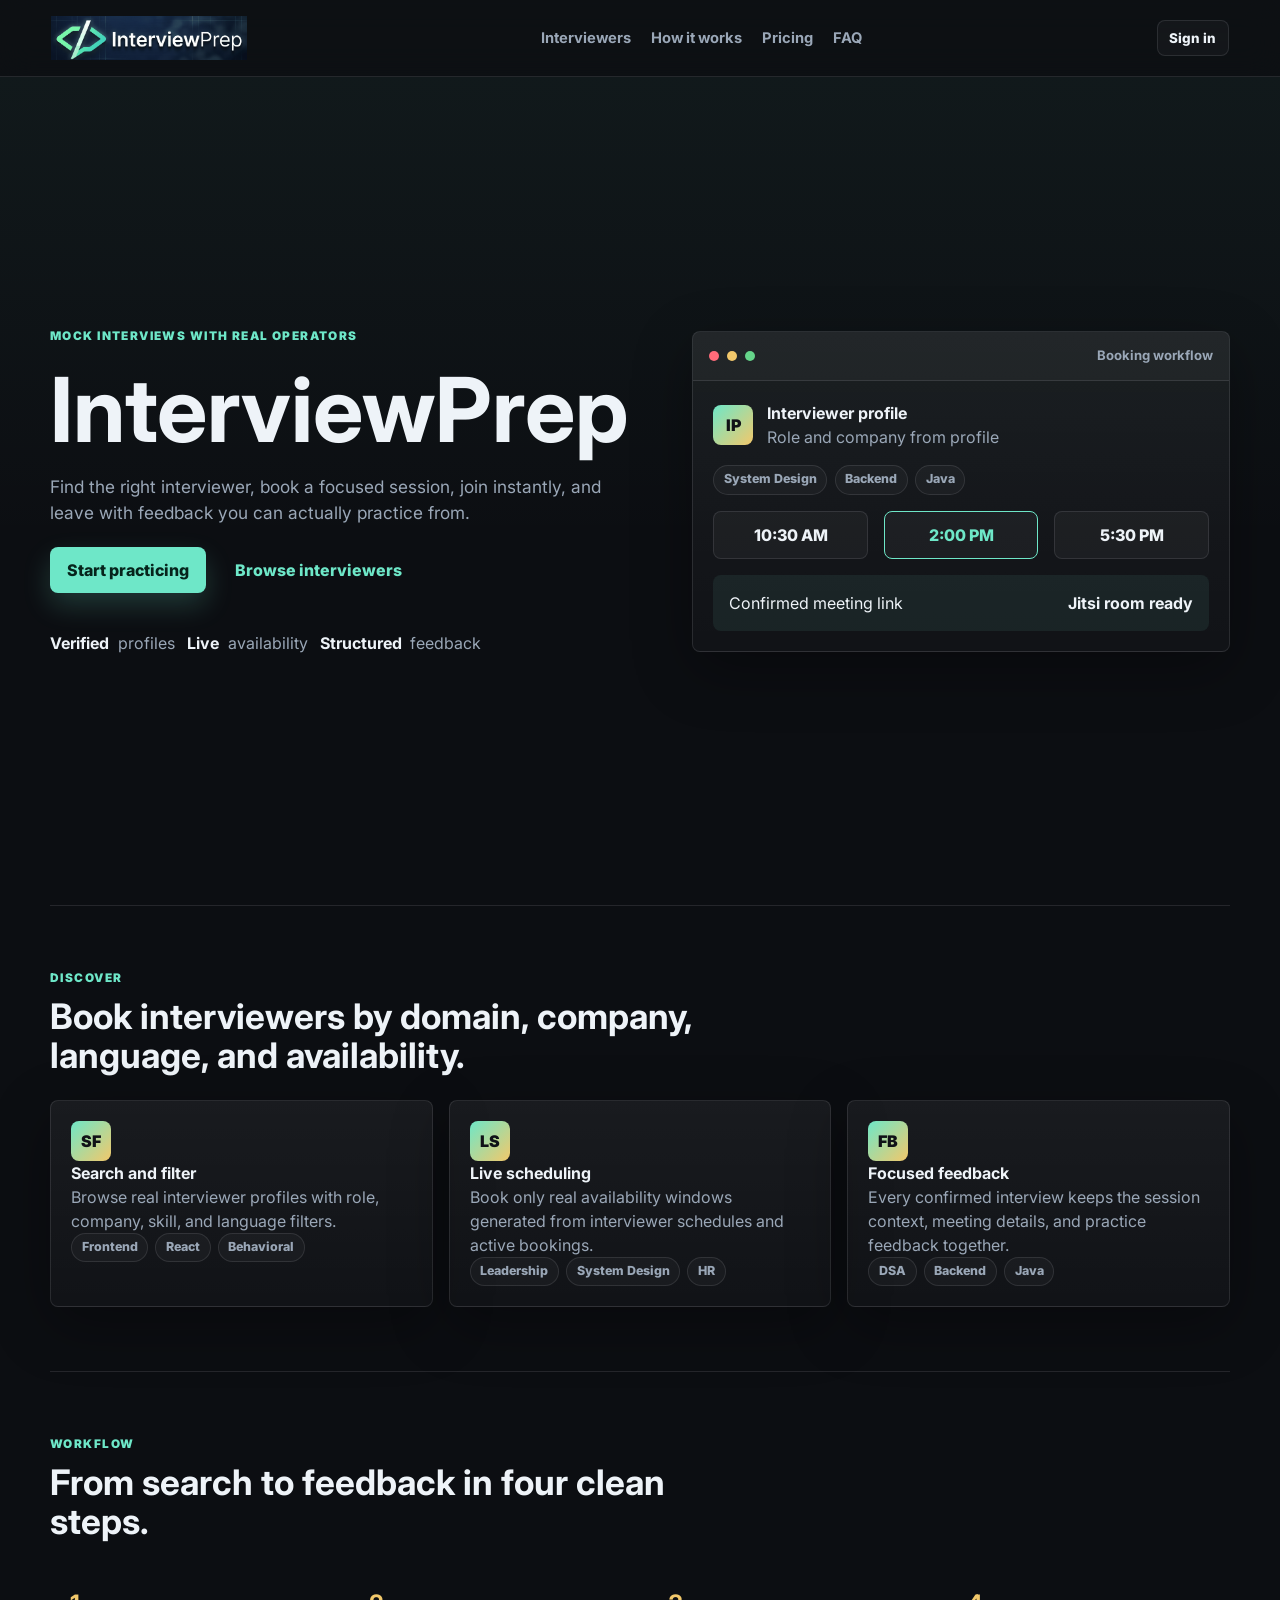
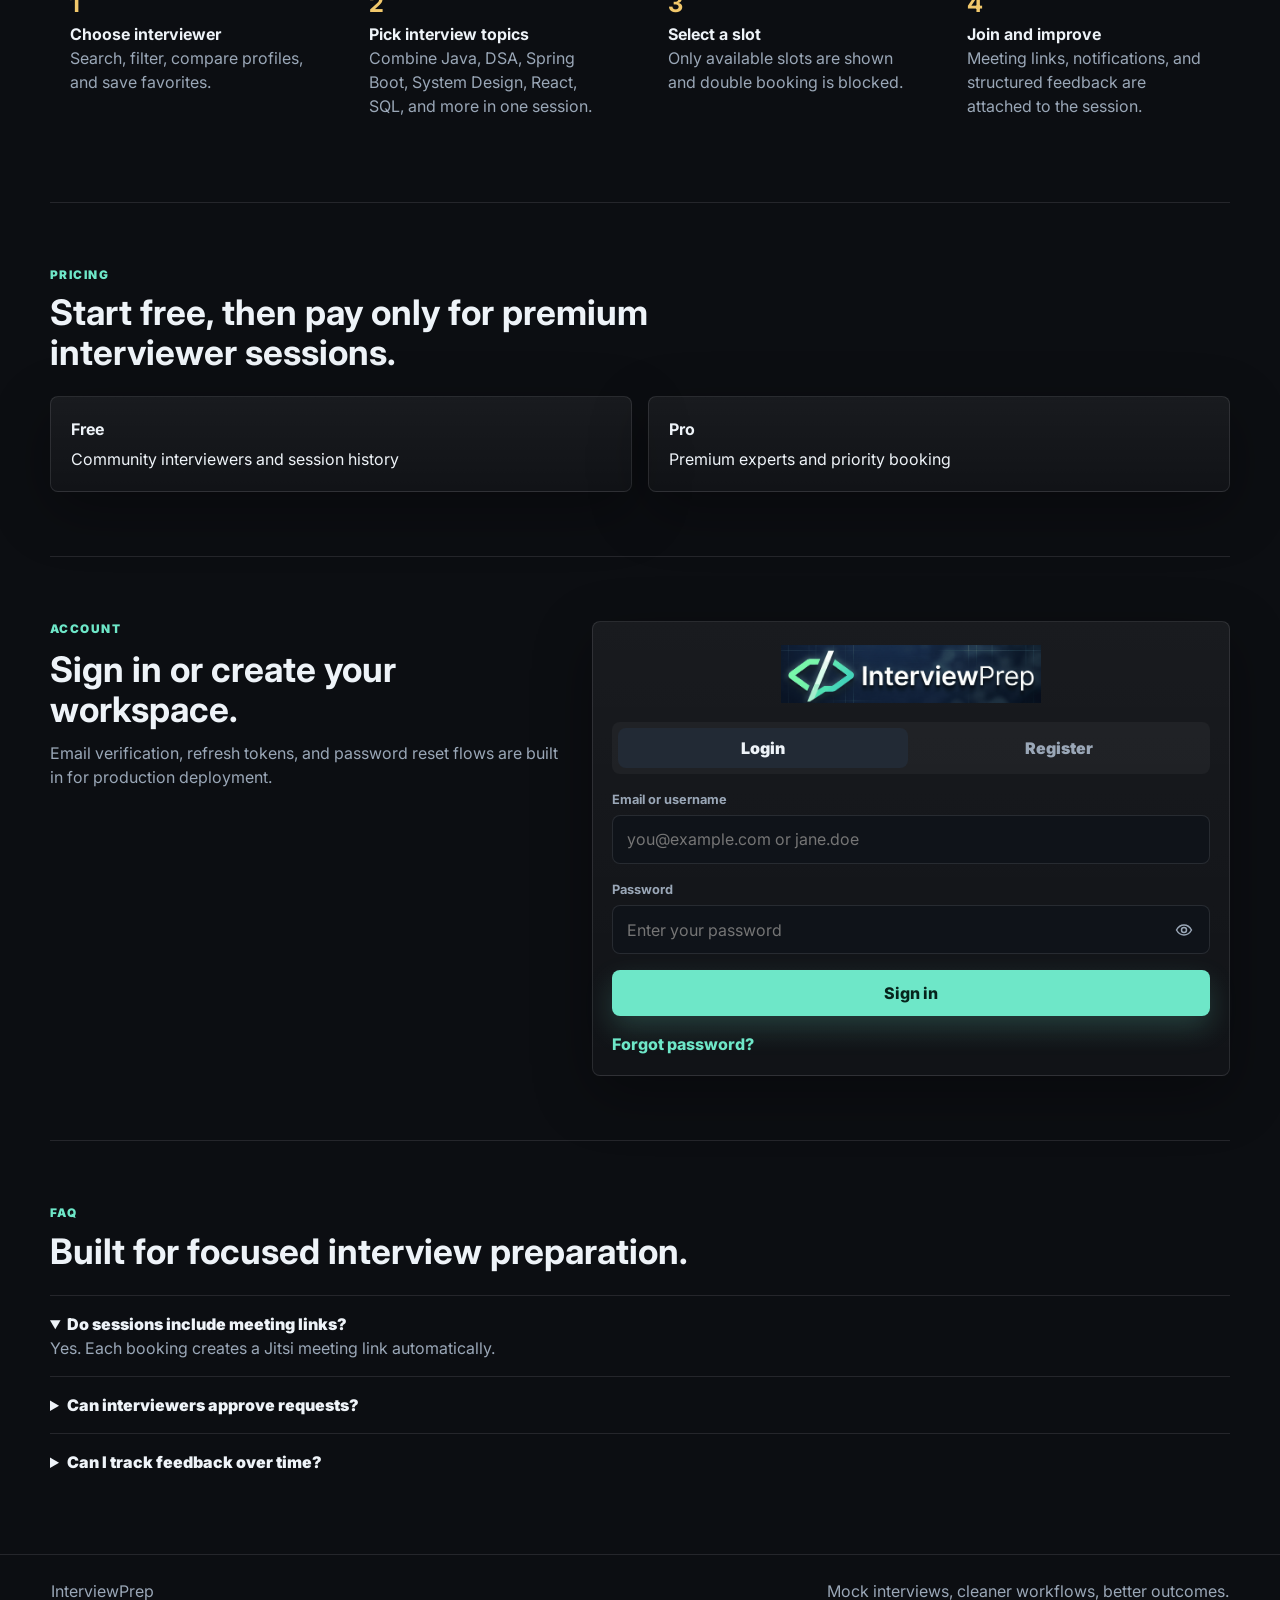
==== commit 717dcc0f: "integrate official InterviewPrep branding and logo system" ====
--- a/frontend/index.html
+++ b/frontend/index.html
@@ -5,6 +5,8 @@
   <meta name="viewport" content="width=device-width, initial-scale=1.0" />
   <title>InterviewPrep - Mock Interview Practice</title>
   <meta name="description" content="Book focused mock interviews with experienced engineers, product leaders, and hiring managers." />
+  <link rel="icon" type="image/png" sizes="32x32" href="assets/brand/favicon-32.png" />
+  <link rel="apple-touch-icon" href="assets/brand/apple-touch-icon.png" />
   <link rel="preconnect" href="https://fonts.googleapis.com" />
   <link rel="preconnect" href="https://fonts.gstatic.com" crossorigin />
   <link rel="stylesheet" href="https://fonts.googleapis.com/css2?family=Inter:wght@400;500;600;700;800&display=swap" />
@@ -13,8 +15,7 @@
 <body class="public-shell">
   <header class="public-nav">
     <a class="brand" href="#top" aria-label="InterviewPrep home">
-      <span class="brand-mark">IP</span>
-      <span>InterviewPrep</span>
+      <img class="brand-logo brand-logo-nav" src="assets/brand/interviewprep-logo.png" alt="InterviewPrep" width="1200" height="270" />
     </a>
     <nav class="public-links" aria-label="Primary">
       <a href="#interviewers">Interviewers</a>
@@ -124,6 +125,9 @@
         <p>Email verification, refresh tokens, and password reset flows are built in for production deployment.</p>
       </div>
       <div class="auth-card">
+        <div class="auth-brand">
+          <img class="brand-logo brand-logo-auth" src="assets/brand/interviewprep-logo.png" alt="InterviewPrep" width="1200" height="270" />
+        </div>
         <div class="tab-bar" role="tablist">
           <button id="tab-login" class="tab-btn active" role="tab" onclick="switchTab('login')">Login</button>
           <button id="tab-register" class="tab-btn" role="tab" onclick="switchTab('register')">Register</button>
--- a/frontend/css/style.css
+++ b/frontend/css/style.css
@@ -297,6 +297,37 @@
   align-items: center;
   gap: 0.7rem;
   font-weight: 900;
+  min-width: 0;
+}
+
+.brand-logo,
+.brand-logo-mark {
+  display: block;
+  object-fit: contain;
+  max-width: 100%;
+  flex-shrink: 0;
+}
+
+.brand-logo-nav {
+  width: clamp(148px, 16vw, 196px);
+  height: auto;
+}
+
+.brand-logo-sidebar {
+  width: min(196px, 100%);
+  height: auto;
+}
+
+.brand-logo-auth {
+  width: min(260px, 100%);
+  height: auto;
+}
+
+.brand-logo-mark {
+  width: 44px;
+  height: 44px;
+  border-radius: var(--radius);
+  box-shadow: 0 10px 24px rgba(0, 0, 0, 0.24), 0 0 0 1px rgba(255,255,255,0.08);
 }
 
 .brand-mark,
@@ -708,6 +739,13 @@
   padding: 1.2rem;
 }
 
+.auth-brand {
+  display: grid;
+  place-items: center;
+  padding: 0.25rem 0 1rem;
+  margin-bottom: 0.2rem;
+}
+
 .tab-bar {
   display: grid;
   grid-template-columns: 1fr 1fr;
@@ -799,7 +837,8 @@
 }
 
 .side-brand {
-  padding: 0.4rem;
+  width: 100%;
+  padding: 0.35rem 0.25rem 0.7rem;
 }
 
 .nav-menu {
@@ -884,8 +923,16 @@
   background: rgba(12, 14, 18, 0.78);
 }
 
+.topbar-brand {
+  display: inline-flex;
+  align-items: center;
+  justify-content: center;
+  flex: 0 0 auto;
+}
+
 .topbar-copy {
   min-width: 0;
+  flex: 1 1 auto;
 }
 
 .topbar-actions {
@@ -2382,6 +2429,14 @@
   .public-links,
   .public-nav > .btn {
     display: none;
+  }
+
+  .brand-logo-nav {
+    width: 154px;
+  }
+
+  .brand-logo-auth {
+    width: min(230px, 100%);
   }
 
   .public-hero {
@@ -2436,6 +2491,10 @@
     padding-bottom: 1rem;
   }
 
+  .topbar-brand {
+    margin-left: 3.3rem;
+  }
+
   .booking-selection-banner,
   .booking-flow-actions {
     grid-template-columns: 1fr;
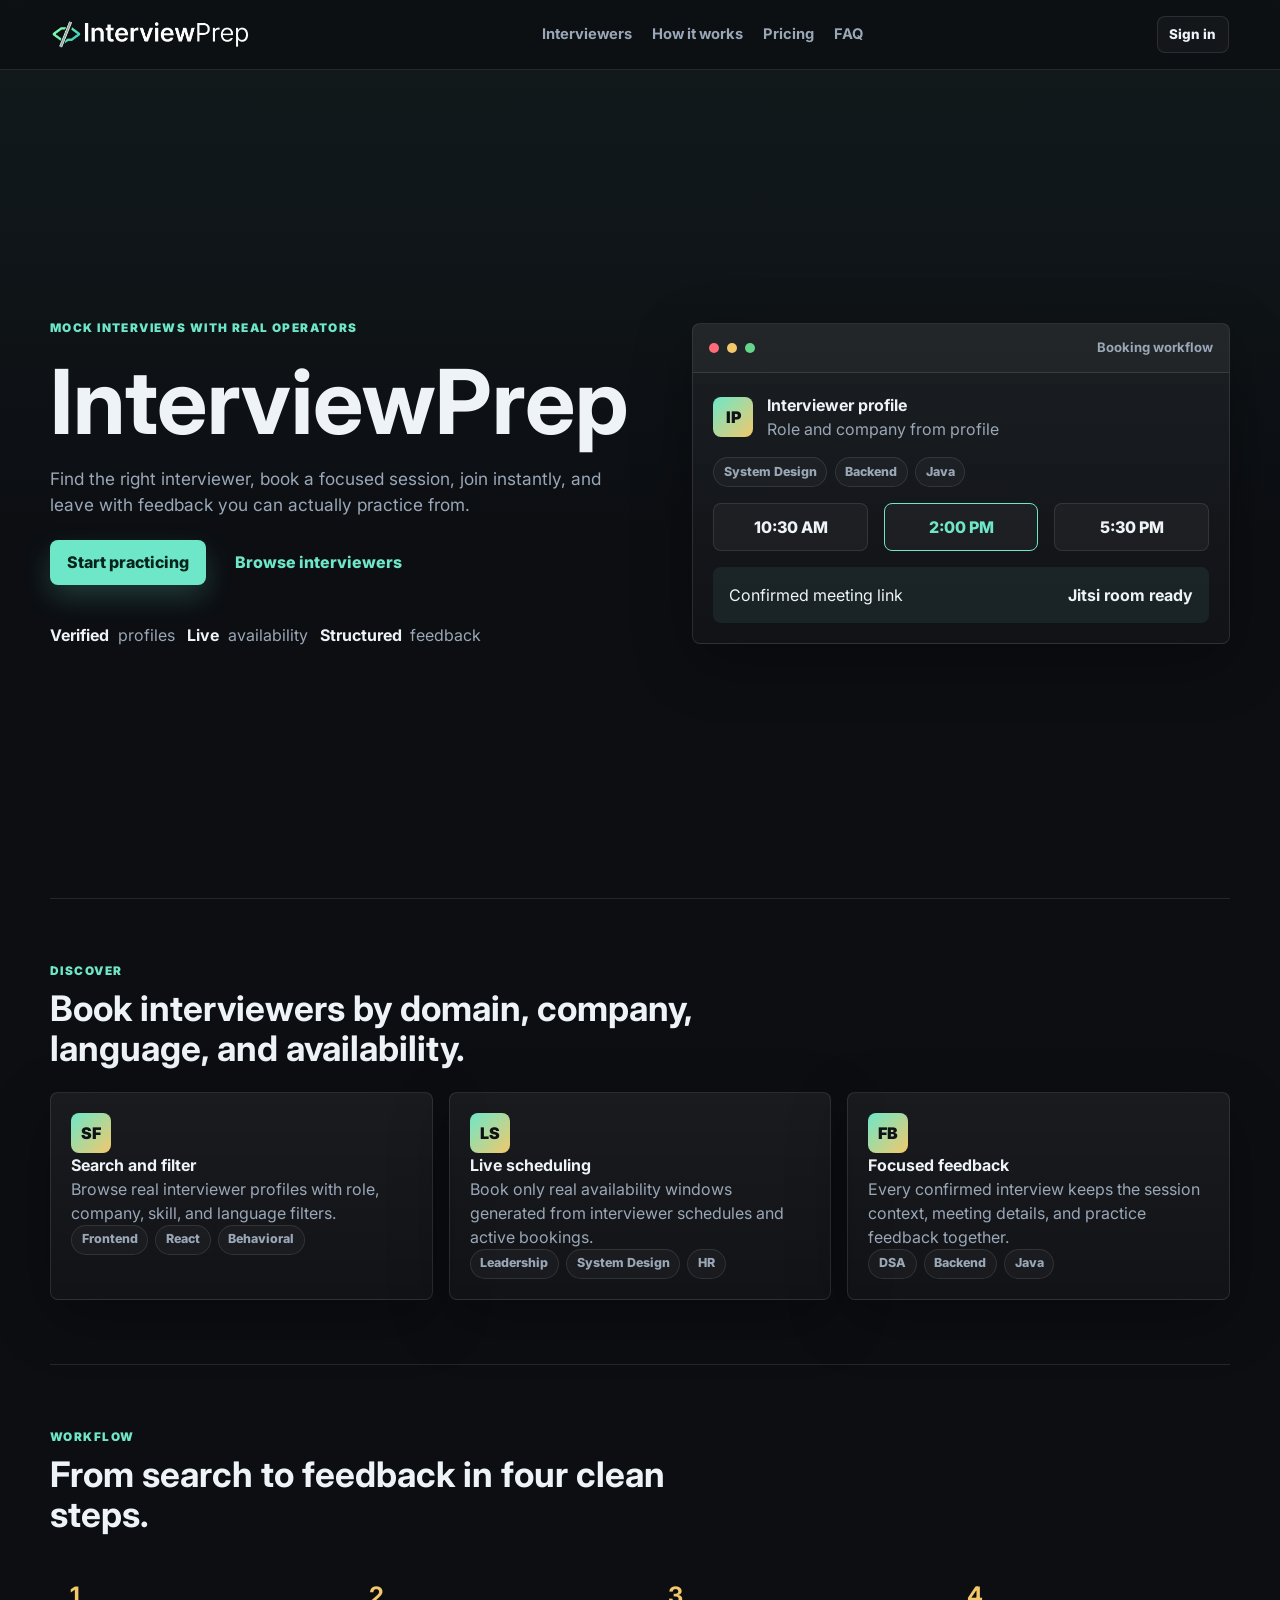
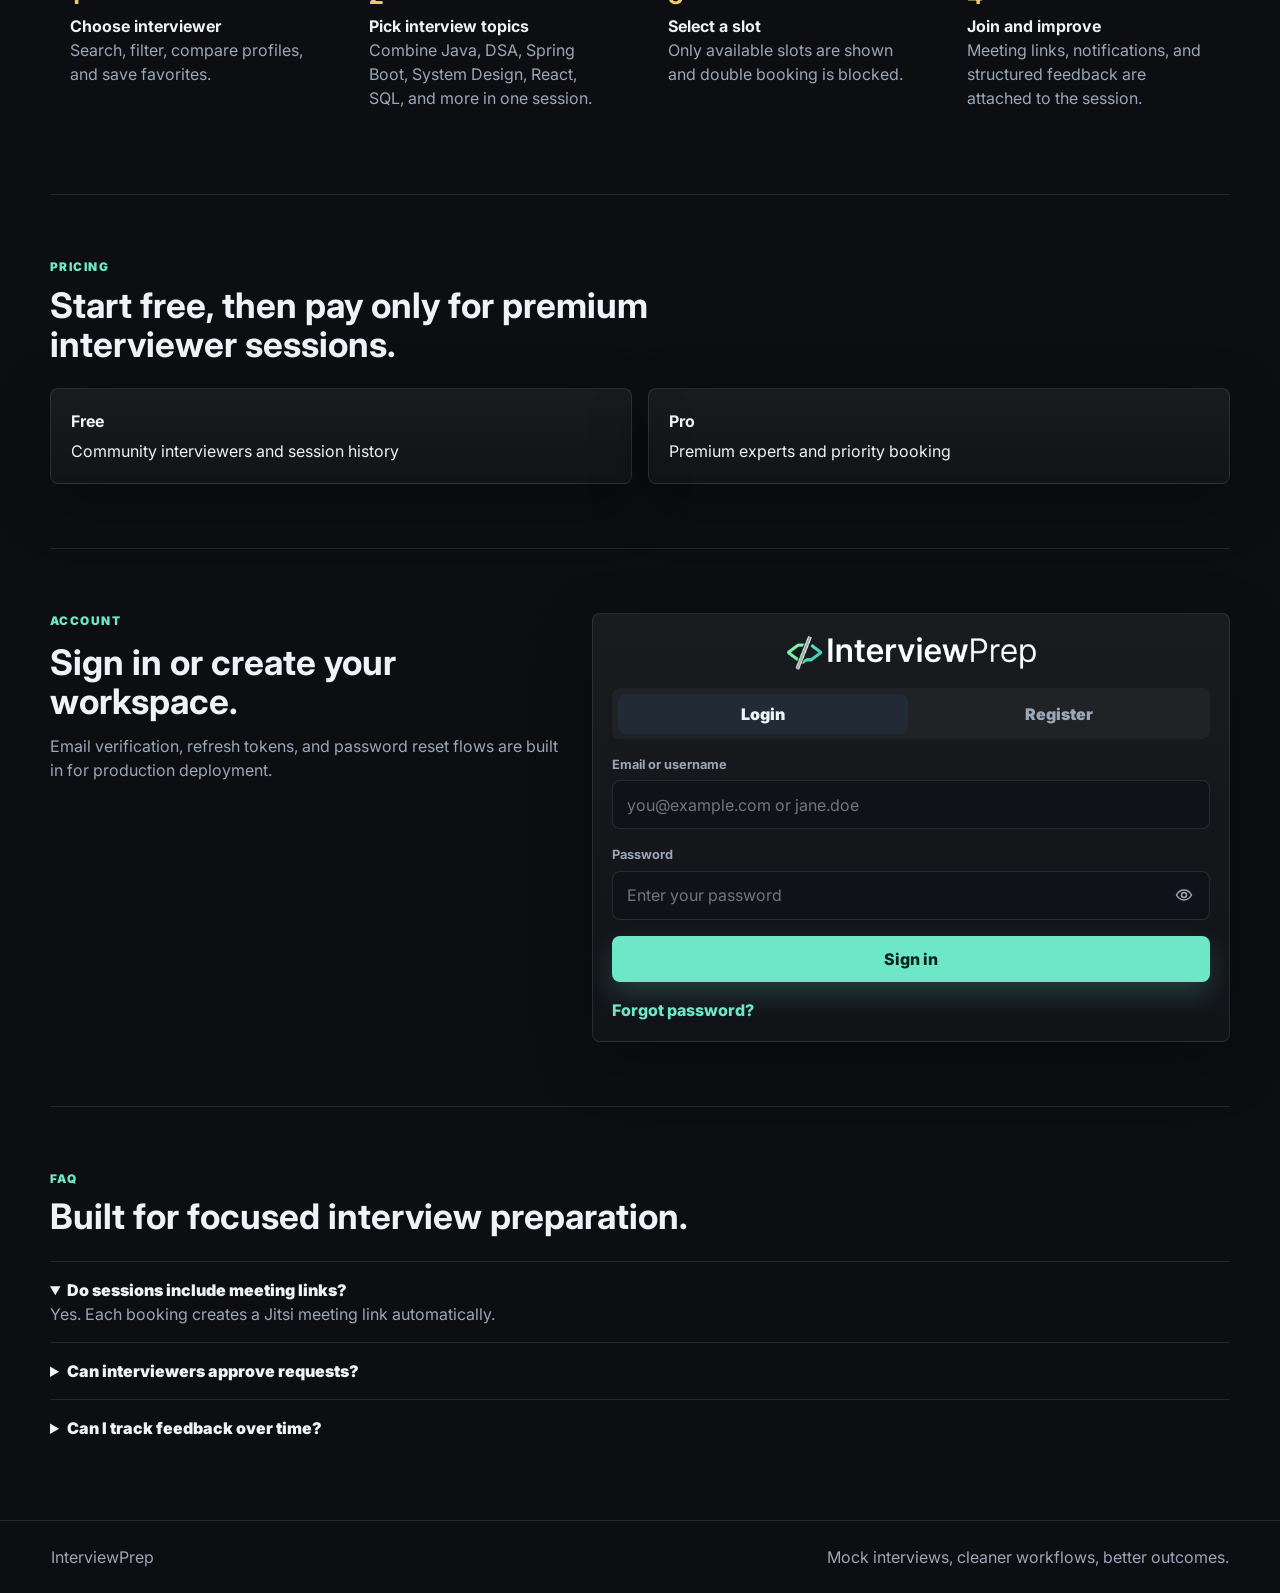
==== commit 1754dc2d: "integrate official InterviewPrep branding and logo system" ====
--- a/frontend/index.html
+++ b/frontend/index.html
@@ -15,7 +15,7 @@
 <body class="public-shell">
   <header class="public-nav">
     <a class="brand" href="#top" aria-label="InterviewPrep home">
-      <img class="brand-logo brand-logo-nav" src="assets/brand/interviewprep-logo.png" alt="InterviewPrep" width="1200" height="270" />
+      <img class="brand-logo brand-logo-nav" src="assets/brand/interviewprep-logo.png" alt="InterviewPrep" width="1503" height="236" />
     </a>
     <nav class="public-links" aria-label="Primary">
       <a href="#interviewers">Interviewers</a>
@@ -126,7 +126,7 @@
       </div>
       <div class="auth-card">
         <div class="auth-brand">
-          <img class="brand-logo brand-logo-auth" src="assets/brand/interviewprep-logo.png" alt="InterviewPrep" width="1200" height="270" />
+          <img class="brand-logo brand-logo-auth" src="assets/brand/interviewprep-logo.png" alt="InterviewPrep" width="1503" height="236" />
         </div>
         <div class="tab-bar" role="tablist">
           <button id="tab-login" class="tab-btn active" role="tab" onclick="switchTab('login')">Login</button>
--- a/frontend/css/style.css
+++ b/frontend/css/style.css
@@ -306,28 +306,29 @@
   object-fit: contain;
   max-width: 100%;
   flex-shrink: 0;
+  image-rendering: -webkit-optimize-contrast;
 }
 
 .brand-logo-nav {
-  width: clamp(148px, 16vw, 196px);
+  width: clamp(152px, 16vw, 198px);
   height: auto;
 }
 
 .brand-logo-sidebar {
-  width: min(196px, 100%);
+  width: min(188px, 100%);
   height: auto;
 }
 
 .brand-logo-auth {
-  width: min(260px, 100%);
+  width: min(252px, 100%);
   height: auto;
 }
 
 .brand-logo-mark {
-  width: 44px;
-  height: 44px;
-  border-radius: var(--radius);
-  box-shadow: 0 10px 24px rgba(0, 0, 0, 0.24), 0 0 0 1px rgba(255,255,255,0.08);
+  width: 40px;
+  height: 40px;
+  border-radius: 0;
+  box-shadow: none;
 }
 
 .brand-mark,
@@ -742,8 +743,8 @@
 .auth-brand {
   display: grid;
   place-items: center;
-  padding: 0.25rem 0 1rem;
-  margin-bottom: 0.2rem;
+  padding: 0 0 0.85rem;
+  margin-bottom: 0.1rem;
 }
 
 .tab-bar {
@@ -838,7 +839,7 @@
 
 .side-brand {
   width: 100%;
-  padding: 0.35rem 0.25rem 0.7rem;
+  padding: 0.1rem 0.15rem 0.5rem;
 }
 
 .nav-menu {
@@ -928,6 +929,7 @@
   align-items: center;
   justify-content: center;
   flex: 0 0 auto;
+  margin-right: 0.1rem;
 }
 
 .topbar-copy {
@@ -981,17 +983,62 @@
   background: var(--surface);
   box-shadow: var(--shadow);
   max-height: min(70vh, 520px);
+  overflow: hidden;
+  z-index: 20;
+}
+
+.notification-panel.open {
+  display: block;
+}
+
+.notification-head {
+  display: flex;
+  align-items: center;
+  justify-content: space-between;
+  gap: 0.6rem;
+  padding-bottom: 0.55rem;
+  border-bottom: 1px solid var(--line);
+}
+
+.notification-actions {
+  display: inline-flex;
+  align-items: center;
+  gap: 0.35rem;
+}
+
+.icon-btn.icon-btn-sm {
+  width: 32px;
+  height: 32px;
+  font-size: 0.95rem;
+}
+
+.notification-scroll {
+  margin-top: 0.55rem;
+  display: grid;
+  gap: 0.55rem;
+  max-height: min(62vh, 460px);
   overflow: auto;
-}
-
-.notification-panel.open {
-  display: grid;
-  gap: 0.5rem;
+  padding-right: 0.15rem;
+}
+
+.notification-group {
+  display: grid;
+  gap: 0.45rem;
+}
+
+.notification-group-title {
+  font-size: 0.78rem;
+  font-weight: 700;
+  letter-spacing: 0;
+  text-transform: uppercase;
+  color: var(--muted);
 }
 
 .notification-item {
   display: grid;
-  gap: 0.15rem;
+  grid-template-columns: 24px minmax(0, 1fr) auto;
+  gap: 0.15rem 0.6rem;
+  align-items: start;
   text-align: left;
   border: 1px solid var(--line);
   border-radius: var(--radius);
@@ -1001,9 +1048,37 @@
   cursor: pointer;
 }
 
-.notification-item span {
+.notification-item .notification-glyph {
+  width: 24px;
+  height: 24px;
+  display: inline-flex;
+  align-items: center;
+  justify-content: center;
+  color: var(--muted);
+}
+
+.notification-item .notification-copy {
+  display: grid;
+  gap: 0.15rem;
+  min-width: 0;
+}
+
+.notification-item .notification-copy strong {
+  white-space: nowrap;
+  overflow: hidden;
+  text-overflow: ellipsis;
+}
+
+.notification-item .notification-copy span {
   color: var(--muted);
   font-size: 0.86rem;
+  overflow-wrap: anywhere;
+}
+
+.notification-item .notification-time {
+  color: var(--muted);
+  font-size: 0.78rem;
+  white-space: nowrap;
 }
 
 .notification-item.unread {
@@ -1833,6 +1908,12 @@
   flex-wrap: wrap;
 }
 
+.session-filter-row {
+  display: grid;
+  grid-template-columns: minmax(0, 1fr) minmax(180px, 0.45fr);
+  gap: 0.65rem;
+}
+
 .chip {
   border: 1px solid var(--line);
   border-radius: 999px;
@@ -1876,6 +1957,12 @@
   font-size: 0.84rem;
 }
 
+.session-meeting-note {
+  margin: 0;
+  color: var(--muted);
+  font-size: 0.86rem;
+}
+
 .meeting-layout .panel {
   min-height: 0;
 }
@@ -1998,6 +2085,117 @@
   gap: 0.45rem;
   padding: 0.8rem 0;
   border-bottom: 1px solid var(--line);
+}
+
+.feedback-item-actions {
+  display: flex;
+  justify-content: flex-end;
+  padding-top: 0.25rem;
+}
+
+.report-actions-row {
+  display: flex;
+  justify-content: space-between;
+  align-items: center;
+  gap: 0.6rem;
+  margin-top: 0.75rem;
+}
+
+.report-body {
+  display: grid;
+  gap: 0.85rem;
+  margin-top: 0.9rem;
+}
+
+.report-summary-grid {
+  display: grid;
+  grid-template-columns: repeat(2, minmax(0, 1fr));
+  gap: 0.7rem;
+}
+
+.report-metric {
+  border: 1px solid var(--line);
+  border-radius: var(--radius);
+  padding: 0.85rem;
+  background: rgba(255,255,255,0.03);
+}
+
+.report-metric span {
+  display: block;
+  color: var(--muted);
+  font-size: 0.78rem;
+  font-weight: 800;
+  text-transform: uppercase;
+  letter-spacing: 0.06em;
+  margin-bottom: 0.35rem;
+}
+
+.report-metric strong {
+  display: block;
+  font-size: 1.05rem;
+  font-weight: 900;
+}
+
+.report-block {
+  border: 1px solid var(--line);
+  border-radius: var(--radius);
+  padding: 0.9rem;
+  background: rgba(255,255,255,0.03);
+}
+
+.report-block summary {
+  cursor: pointer;
+  font-weight: 900;
+}
+
+.report-block p {
+  margin: 0.75rem 0 0;
+  color: var(--muted);
+  line-height: 1.45;
+}
+
+.report-subhead {
+  margin: 0;
+  font-size: 1rem;
+}
+
+.report-topic-grid {
+  display: grid;
+  gap: 0.75rem;
+}
+
+.report-topic-card {
+  border: 1px solid var(--line);
+  border-radius: var(--radius);
+  padding: 0.9rem;
+  background: rgba(255,255,255,0.03);
+}
+
+.report-topic-card summary {
+  display: flex;
+  align-items: center;
+  justify-content: space-between;
+  gap: 0.75rem;
+  cursor: pointer;
+  font-weight: 900;
+}
+
+.report-topic-card p {
+  margin: 0.7rem 0 0;
+  color: var(--muted);
+  line-height: 1.45;
+}
+
+.report-skill-row {
+  display: flex;
+  flex-wrap: wrap;
+  gap: 0.35rem 0.6rem;
+  margin-top: 0.65rem;
+}
+
+.report-skill-row span {
+  font-size: 0.82rem;
+  color: var(--muted);
 }
 
 .feedback-item-head,
@@ -2417,6 +2615,10 @@
   }
 
   .session-grid {
+    grid-template-columns: 1fr;
+  }
+
+  .session-filter-row {
     grid-template-columns: 1fr;
   }
 }
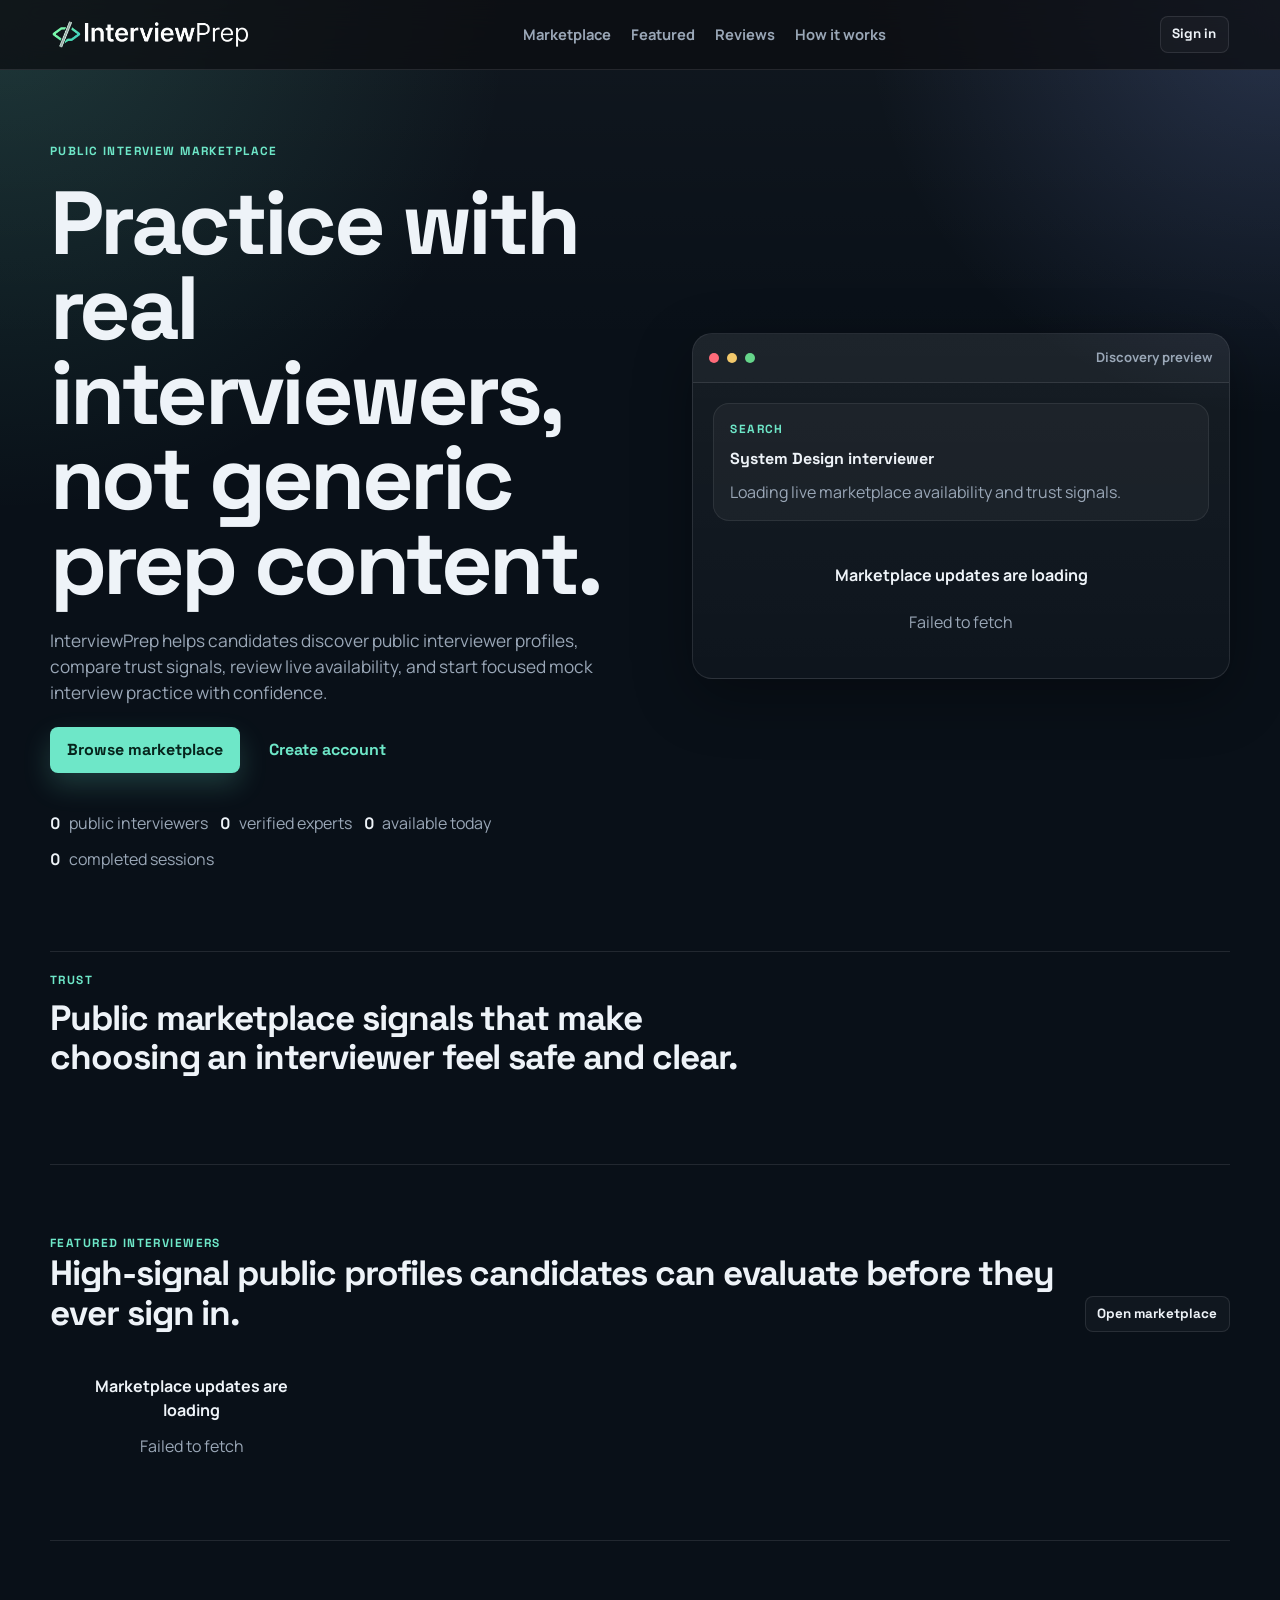
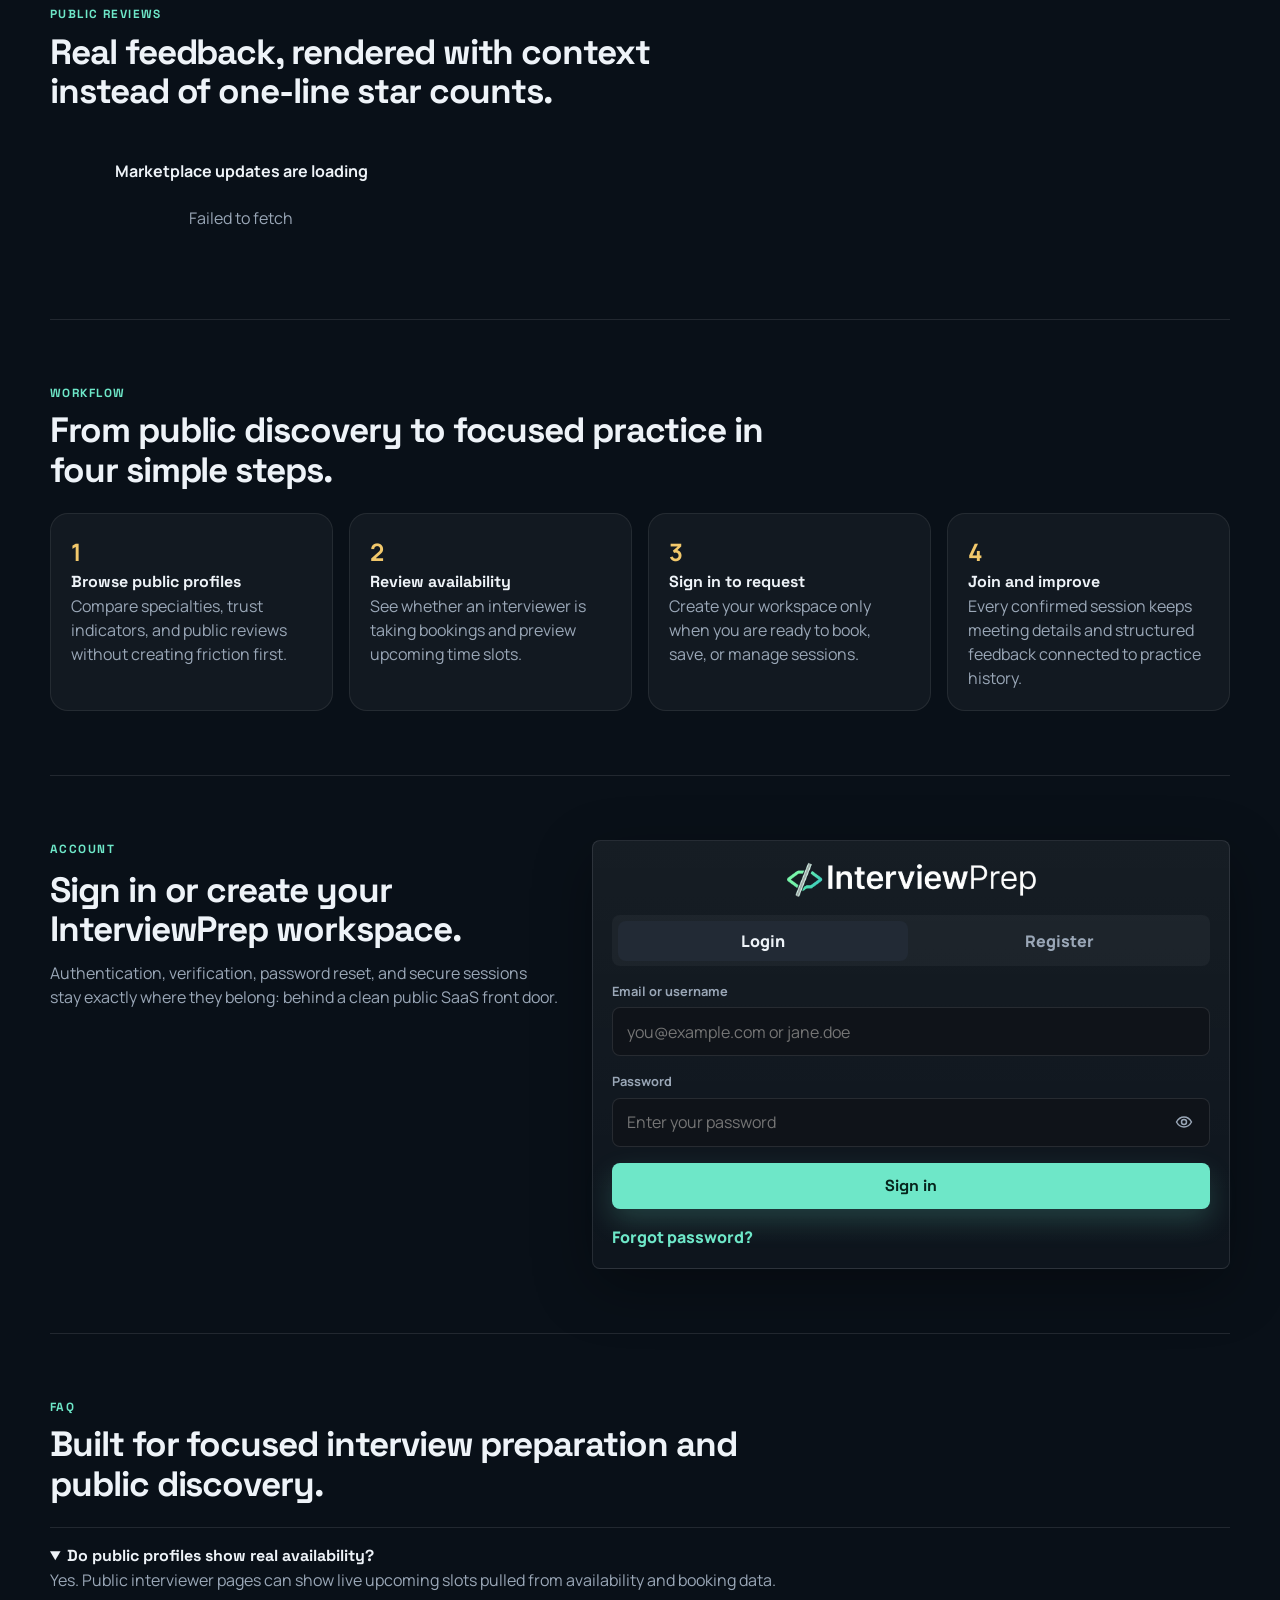
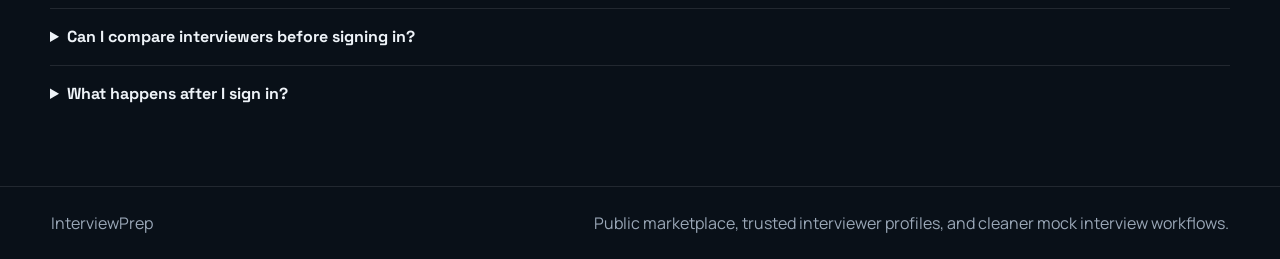
==== commit 0efba1d3: "implement marketplace polish and public platform improvements" ====
--- a/frontend/index.html
+++ b/frontend/index.html
@@ -3,126 +3,117 @@
 <head>
   <meta charset="UTF-8" />
   <meta name="viewport" content="width=device-width, initial-scale=1.0" />
-  <title>InterviewPrep - Mock Interview Practice</title>
-  <meta name="description" content="Book focused mock interviews with experienced engineers, product leaders, and hiring managers." />
+  <title>InterviewPrep | Public Mock Interview Marketplace</title>
+  <meta name="description" content="Browse verified interviewers, compare public profiles, and book focused mock interviews with real operators." />
+  <meta name="robots" content="index,follow" />
+  <meta property="og:type" content="website" />
+  <meta property="og:title" content="InterviewPrep | Public Mock Interview Marketplace" />
+  <meta property="og:description" content="Browse verified interviewers, compare public profiles, and book focused mock interviews with real operators." />
+  <meta property="og:image" content="assets/brand/interviewprep-logo.png" />
+  <meta name="twitter:card" content="summary_large_image" />
+  <meta name="twitter:title" content="InterviewPrep | Public Mock Interview Marketplace" />
+  <meta name="twitter:description" content="Browse verified interviewers, compare public profiles, and book focused mock interviews with real operators." />
+  <meta name="twitter:image" content="assets/brand/interviewprep-logo.png" />
+  <link rel="canonical" href="https://interview-platform-frontend.onrender.com/" />
   <link rel="icon" type="image/png" sizes="32x32" href="assets/brand/favicon-32.png" />
   <link rel="apple-touch-icon" href="assets/brand/apple-touch-icon.png" />
   <link rel="preconnect" href="https://fonts.googleapis.com" />
   <link rel="preconnect" href="https://fonts.gstatic.com" crossorigin />
-  <link rel="stylesheet" href="https://fonts.googleapis.com/css2?family=Inter:wght@400;500;600;700;800&display=swap" />
+  <link rel="stylesheet" href="https://fonts.googleapis.com/css2?family=Manrope:wght@400;500;600;700;800&family=Space+Grotesk:wght@500;700&display=swap" />
   <link rel="stylesheet" href="css/style.css" />
 </head>
-<body class="public-shell">
+<body class="public-shell landing-page">
   <header class="public-nav">
     <a class="brand" href="#top" aria-label="InterviewPrep home">
       <img class="brand-logo brand-logo-nav" src="assets/brand/interviewprep-logo.png" alt="InterviewPrep" width="1503" height="236" />
     </a>
     <nav class="public-links" aria-label="Primary">
-      <a href="#interviewers">Interviewers</a>
+      <a href="marketplace.html">Marketplace</a>
+      <a href="#featured">Featured</a>
+      <a href="#reviews">Reviews</a>
       <a href="#how">How it works</a>
-      <a href="#pricing">Pricing</a>
-      <a href="#faq">FAQ</a>
     </nav>
     <a class="btn btn-outline btn-sm" href="#auth">Sign in</a>
   </header>
 
   <main id="top">
-    <section class="public-hero">
+    <section class="public-hero landing-hero">
       <div class="hero-copy">
-        <div class="eyebrow">Mock interviews with real operators</div>
-        <h1>InterviewPrep</h1>
-        <p>Find the right interviewer, book a focused session, join instantly, and leave with feedback you can actually practice from.</p>
+        <div class="eyebrow">Public interview marketplace</div>
+        <h1>Practice with real interviewers, not generic prep content.</h1>
+        <p>InterviewPrep helps candidates discover public interviewer profiles, compare trust signals, review live availability, and start focused mock interview practice with confidence.</p>
         <div class="hero-actions">
-          <a class="btn btn-primary" href="#auth" onclick="switchTab('register')">Start practicing</a>
-          <a class="btn btn-ghost" href="#interviewers">Browse interviewers</a>
-        </div>
-        <div class="hero-metrics">
-          <span><strong>Verified</strong> profiles</span>
-          <span><strong>Live</strong> availability</span>
-          <span><strong>Structured</strong> feedback</span>
-        </div>
-      </div>
-      <div class="hero-product" aria-label="Product preview">
+          <a class="btn btn-primary" href="marketplace.html">Browse marketplace</a>
+          <a class="btn btn-ghost" href="#auth" onclick="switchTab('register')">Create account</a>
+        </div>
+        <div class="hero-metrics landing-stat-row">
+          <span><strong id="stat-public-count">0</strong> <span data-label="stat-public-count">public interviewers</span></span>
+          <span><strong id="stat-verified-count">0</strong> <span data-label="stat-verified-count">verified experts</span></span>
+          <span><strong id="stat-available-count">0</strong> <span data-label="stat-available-count">available today</span></span>
+          <span><strong id="stat-session-count">0</strong> <span data-label="stat-session-count">completed sessions</span></span>
+        </div>
+      </div>
+      <div class="hero-product landing-product-shell" aria-label="Marketplace preview">
         <div class="preview-toolbar">
           <span></span><span></span><span></span>
-          <strong>Booking workflow</strong>
-        </div>
-        <div class="preview-grid">
-          <div class="preview-profile">
-            <div class="avatar">IP</div>
-            <div>
-              <h3>Interviewer profile</h3>
-              <p>Role and company from profile</p>
-            </div>
+          <strong>Discovery preview</strong>
+        </div>
+        <div class="preview-grid landing-preview-grid">
+          <div class="marketplace-search-preview">
+            <span class="eyebrow">Search</span>
+            <h3>System Design interviewer</h3>
+            <p id="hero-market-note">Loading live marketplace availability and trust signals.</p>
           </div>
-          <div class="preview-tags"><span>System Design</span><span>Backend</span><span>Java</span></div>
-          <div class="preview-slots">
-            <button>10:30 AM</button><button class="active">2:00 PM</button><button>5:30 PM</button>
-          </div>
-          <div class="preview-summary">
-            <span>Confirmed meeting link</span>
-            <strong>Jitsi room ready</strong>
-          </div>
-        </div>
-      </div>
-    </section>
-
-    <section class="public-band" id="interviewers">
-      <div class="section-heading">
-        <span class="eyebrow">Discover</span>
-        <h2>Book interviewers by domain, company, language, and availability.</h2>
-      </div>
-      <div class="featured-grid">
-        <article class="featured-card">
-          <div class="avatar">SF</div>
-          <h3>Search and filter</h3>
-          <p>Browse real interviewer profiles with role, company, skill, and language filters.</p>
-          <div class="preview-tags"><span>Frontend</span><span>React</span><span>Behavioral</span></div>
-        </article>
-        <article class="featured-card">
-          <div class="avatar">LS</div>
-          <h3>Live scheduling</h3>
-          <p>Book only real availability windows generated from interviewer schedules and active bookings.</p>
-          <div class="preview-tags"><span>Leadership</span><span>System Design</span><span>HR</span></div>
-        </article>
-        <article class="featured-card">
-          <div class="avatar">FB</div>
-          <h3>Focused feedback</h3>
-          <p>Every confirmed interview keeps the session context, meeting details, and practice feedback together.</p>
-          <div class="preview-tags"><span>DSA</span><span>Backend</span><span>Java</span></div>
-        </article>
-      </div>
+          <div id="hero-discovery-preview" class="preview-person-list"></div>
+        </div>
+      </div>
+    </section>
+
+    <section class="public-band proof-band">
+      <div class="section-heading">
+        <span class="eyebrow">Trust</span>
+        <h2>Public marketplace signals that make choosing an interviewer feel safe and clear.</h2>
+      </div>
+      <div class="public-proof-grid" id="trust-signal-grid"></div>
+    </section>
+
+    <section class="public-band" id="featured">
+      <div class="section-heading split-heading">
+        <div>
+          <span class="eyebrow">Featured interviewers</span>
+          <h2>High-signal public profiles candidates can evaluate before they ever sign in.</h2>
+        </div>
+        <a class="btn btn-outline btn-sm" href="marketplace.html">Open marketplace</a>
+      </div>
+      <div class="featured-market-grid" id="featured-interviewers-grid"></div>
+    </section>
+
+    <section class="public-band" id="reviews">
+      <div class="section-heading">
+        <span class="eyebrow">Public reviews</span>
+        <h2>Real feedback, rendered with context instead of one-line star counts.</h2>
+      </div>
+      <div class="testimonial-grid" id="testimonial-grid"></div>
     </section>
 
     <section class="public-band split-band" id="how">
       <div class="section-heading">
         <span class="eyebrow">Workflow</span>
-        <h2>From search to feedback in four clean steps.</h2>
-      </div>
-      <div class="steps-grid">
-        <div><strong>1</strong><h3>Choose interviewer</h3><p>Search, filter, compare profiles, and save favorites.</p></div>
-        <div><strong>2</strong><h3>Pick interview topics</h3><p>Combine Java, DSA, Spring Boot, System Design, React, SQL, and more in one session.</p></div>
-        <div><strong>3</strong><h3>Select a slot</h3><p>Only available slots are shown and double booking is blocked.</p></div>
-        <div><strong>4</strong><h3>Join and improve</h3><p>Meeting links, notifications, and structured feedback are attached to the session.</p></div>
-      </div>
-    </section>
-
-    <section class="public-band" id="pricing">
-      <div class="section-heading">
-        <span class="eyebrow">Pricing</span>
-        <h2>Start free, then pay only for premium interviewer sessions.</h2>
-      </div>
-      <div class="pricing-row">
-        <div><strong>Free</strong><span>Community interviewers and session history</span></div>
-        <div><strong>Pro</strong><span>Premium experts and priority booking</span></div>
+        <h2>From public discovery to focused practice in four simple steps.</h2>
+      </div>
+      <div class="steps-grid workflow-grid">
+        <div><strong>1</strong><h3>Browse public profiles</h3><p>Compare specialties, trust indicators, and public reviews without creating friction first.</p></div>
+        <div><strong>2</strong><h3>Review availability</h3><p>See whether an interviewer is taking bookings and preview upcoming time slots.</p></div>
+        <div><strong>3</strong><h3>Sign in to request</h3><p>Create your workspace only when you are ready to book, save, or manage sessions.</p></div>
+        <div><strong>4</strong><h3>Join and improve</h3><p>Every confirmed session keeps meeting details and structured feedback connected to practice history.</p></div>
       </div>
     </section>
 
     <section class="auth-section" id="auth">
       <div class="auth-copy">
         <span class="eyebrow">Account</span>
-        <h2>Sign in or create your workspace.</h2>
-        <p>Email verification, refresh tokens, and password reset flows are built in for production deployment.</p>
+        <h2>Sign in or create your InterviewPrep workspace.</h2>
+        <p>Authentication, verification, password reset, and secure sessions stay exactly where they belong: behind a clean public SaaS front door.</p>
       </div>
       <div class="auth-card">
         <div class="auth-brand">
@@ -169,7 +160,7 @@
             <div class="form-group">
               <label for="reg-username">Username</label>
               <input id="reg-username" type="text" name="username" placeholder="jane.doe" required autocomplete="username" minlength="3" maxlength="24" />
-              <small class="field-hint">Used for login and profile identity</small>
+              <small class="field-hint">Used for login and public profile identity</small>
               <small id="reg-username-status" class="field-validation"></small>
             </div>
             <div class="form-group">
@@ -251,22 +242,24 @@
     <section class="public-band faq-band" id="faq">
       <div class="section-heading">
         <span class="eyebrow">FAQ</span>
-        <h2>Built for focused interview preparation.</h2>
-      </div>
-      <details open><summary>Do sessions include meeting links?</summary><p>Yes. Each booking creates a Jitsi meeting link automatically.</p></details>
-      <details><summary>Can interviewers approve requests?</summary><p>Yes. Interviewers can confirm, complete, or cancel incoming session requests.</p></details>
-      <details><summary>Can I track feedback over time?</summary><p>The dashboard includes recent feedback and session history. Progress analytics appear only when real user data is available.</p></details>
+        <h2>Built for focused interview preparation and public discovery.</h2>
+      </div>
+      <details open><summary>Do public profiles show real availability?</summary><p>Yes. Public interviewer pages can show live upcoming slots pulled from availability and booking data.</p></details>
+      <details><summary>Can I compare interviewers before signing in?</summary><p>Yes. The marketplace and public profiles are designed so candidates can compare trust indicators before creating friction.</p></details>
+      <details><summary>What happens after I sign in?</summary><p>You can save interviewers, book sessions, join meetings, and manage structured feedback inside the workspace.</p></details>
     </section>
   </main>
 
   <footer class="public-footer">
     <span>InterviewPrep</span>
-    <span>Mock interviews, cleaner workflows, better outcomes.</span>
+    <span>Public marketplace, trusted interviewer profiles, and cleaner mock interview workflows.</span>
   </footer>
 
   <div id="toast-root" class="toast-root" aria-live="polite"></div>
   <script src="js/env.js"></script>
+  <script src="js/public-common.js"></script>
   <script src="js/formControls.js"></script>
   <script src="js/app.js"></script>
+  <script src="js/public-home.js"></script>
 </body>
 </html>
--- a/frontend/css/style.css
+++ b/frontend/css/style.css
@@ -1171,6 +1171,62 @@
   overflow: hidden;
 }
 
+.recommendation-loading-note {
+  display: grid;
+  gap: 0.22rem;
+  margin-bottom: 0.65rem;
+}
+
+.recommendation-loading-note strong {
+  font-size: 0.9rem;
+}
+
+.recommendation-loading-note p {
+  margin: 0;
+  font-size: 0.8rem;
+}
+
+.recommendation-card .mini-interviewer-copy {
+  display: grid;
+  gap: 0.12rem;
+}
+
+.recommendation-meta {
+  display: flex;
+  align-items: center;
+  gap: 0.42rem;
+  flex-wrap: wrap;
+}
+
+.recommendation-rank,
+.recommendation-availability,
+.recommendation-verified {
+  border-radius: 999px;
+  padding: 0.12rem 0.45rem;
+  font-size: 0.72rem;
+  font-weight: 800;
+}
+
+.recommendation-rank {
+  color: #d8e5ff;
+  background: rgba(138, 167, 255, 0.18);
+}
+
+.recommendation-availability {
+  color: #a6f1df;
+  background: rgba(110, 231, 200, 0.16);
+}
+
+.recommendation-availability.is-muted {
+  color: var(--muted);
+  background: rgba(255,255,255,0.08);
+}
+
+.recommendation-verified {
+  color: #b7f1c7;
+  background: rgba(101, 213, 138, 0.14);
+}
+
 .progress-list {
   display: grid;
   gap: 0.9rem;
@@ -1199,14 +1255,749 @@
 
 .filter-panel {
   display: grid;
-  grid-template-columns: minmax(220px, 2fr) repeat(5, minmax(120px, 1fr)) auto auto;
-  gap: 0.75rem;
-  align-items: center;
+  position: relative;
+  z-index: 8;
+  grid-template-columns: minmax(220px, 2fr) repeat(5, minmax(140px, 1fr));
+  gap: 0.7rem;
+  align-items: start;
   padding: 0.95rem;
   border: 1px solid var(--line);
   border-radius: var(--radius);
   background: rgba(255,255,255,0.03);
   overflow: visible;
+}
+
+.filter-toolbar {
+  display: flex;
+  align-items: center;
+  justify-content: space-between;
+  gap: 0.85rem;
+  margin-bottom: 0.65rem;
+  flex-wrap: wrap;
+}
+
+.filter-toolbar-main,
+.filter-toolbar-actions {
+  display: flex;
+  align-items: center;
+  gap: 0.65rem;
+}
+
+.filter-match-note {
+  color: var(--muted);
+  font-size: 0.82rem;
+  font-weight: 700;
+}
+
+.filter-panel-head,
+.filter-panel-backdrop {
+  display: none;
+}
+
+.filter-chip-row {
+  display: flex;
+  flex-wrap: nowrap;
+  overflow-x: auto;
+  padding-bottom: 0.35rem;
+  gap: 0.55rem;
+  margin-bottom: 0.75rem;
+  scrollbar-width: thin;
+}
+
+.filter-chip-row.empty {
+  display: none;
+}
+
+.filter-chip-row .chip {
+  max-width: min(38ch, calc(100vw - 3rem));
+  overflow: hidden;
+  text-overflow: ellipsis;
+  white-space: nowrap;
+}
+
+.search-suggestions {
+  position: absolute;
+  z-index: 35;
+  top: calc(100% + 0.35rem);
+  left: 0;
+  right: 0;
+  max-height: 260px;
+  overflow-y: auto;
+  display: none;
+  gap: 0.35rem;
+  padding: 0.35rem;
+  border: 1px solid var(--line);
+  border-radius: var(--radius);
+  background: #10161e;
+  box-shadow: 0 18px 44px rgba(0, 0, 0, 0.32);
+}
+
+.search-suggestions:not([hidden]) {
+  display: grid;
+}
+
+.discover-search-group {
+  position: relative;
+  grid-column: 1 / span 2;
+}
+
+.discover-search-group > input {
+  width: 100%;
+}
+
+.filter-panel-mobile-actions {
+  display: none;
+}
+
+.search-suggestion-item {
+  width: 100%;
+  display: flex;
+  align-items: center;
+  justify-content: space-between;
+  gap: 0.8rem;
+  padding: 0.7rem 0.85rem;
+  border: 0;
+  border-radius: var(--radius);
+  background: transparent;
+  color: var(--text);
+  cursor: pointer;
+  text-align: left;
+}
+
+.search-suggestion-item span {
+  color: var(--muted);
+  text-transform: capitalize;
+  font-size: 0.82rem;
+}
+
+.search-suggestion-item:hover,
+.search-suggestion-item:focus-visible {
+  background: rgba(255,255,255,0.05);
+}
+
+.subtle span {
+  background: rgba(255,255,255,0.04);
+}
+
+.admin-only {
+  display: none;
+}
+
+.badge-gold {
+  background: rgba(242, 200, 107, 0.18);
+  color: #f6d895;
+}
+
+.profile-modal-actions {
+  display: grid;
+  gap: 0.7rem;
+  margin-top: 1rem;
+}
+
+.resume-card,
+.resource-item,
+.admin-list-item,
+.admin-table-row,
+.prep-track-card {
+  display: flex;
+  align-items: flex-start;
+  justify-content: space-between;
+  gap: 1rem;
+  padding: 0.95rem 1rem;
+  border: 1px solid var(--line);
+  border-radius: var(--radius);
+  background: rgba(255,255,255,0.03);
+}
+
+.resource-list,
+.admin-list,
+.admin-table,
+.prep-section-block {
+  display: grid;
+  gap: 0.85rem;
+}
+
+.prep-track-grid {
+  display: grid;
+  grid-template-columns: repeat(3, minmax(0, 1fr));
+  gap: 0.85rem;
+}
+
+.prep-track-grid > .empty-state {
+  grid-column: 1 / -1;
+}
+
+.prep-track-card,
+.resource-item,
+.resume-card {
+  flex-direction: column;
+}
+
+.prep-summary-grid {
+  display: grid;
+  grid-template-columns: repeat(2, minmax(0, 1fr));
+  gap: 0.8rem;
+  margin-bottom: 0.9rem;
+}
+
+.prep-summary-card,
+.prep-resume-tip {
+  border: 1px solid var(--line);
+  border-radius: var(--radius);
+  background: rgba(255,255,255,0.03);
+  padding: 0.85rem 0.9rem;
+  display: grid;
+  gap: 0.45rem;
+}
+
+.prep-resume-tip p {
+  margin: 0;
+}
+
+.resume-history-wrap {
+  display: grid;
+  gap: 0.55rem;
+}
+
+.resume-history-list,
+.prep-roadmap-list,
+.prep-mini-bars {
+  display: grid;
+  gap: 0.55rem;
+}
+
+.resume-history-item,
+.prep-roadmap-item,
+.prep-intel-card {
+  border: 1px solid var(--line);
+  border-radius: var(--radius);
+  background: rgba(255,255,255,0.03);
+  padding: 0.75rem 0.8rem;
+}
+
+.resume-history-item {
+  display: flex;
+  align-items: center;
+  justify-content: space-between;
+  gap: 0.75rem;
+  flex-wrap: wrap;
+}
+
+.resume-history-item.active {
+  border-color: rgba(101, 213, 138, 0.42);
+  background: rgba(101, 213, 138, 0.08);
+}
+
+.prep-intel-score-grid {
+  display: grid;
+  grid-template-columns: repeat(4, minmax(0, 1fr));
+  gap: 0.7rem;
+}
+
+.prep-intel-columns,
+.prep-history-columns,
+.prep-intel-reco-grid {
+  display: grid;
+  grid-template-columns: repeat(2, minmax(0, 1fr));
+  gap: 0.75rem;
+  margin-top: 0.75rem;
+}
+
+.prep-intel-card {
+  display: grid;
+  gap: 0.55rem;
+}
+
+.prep-intel-metric span {
+  font-size: 1.18rem;
+  font-weight: 800;
+}
+
+.prep-mini-bar {
+  display: grid;
+  grid-template-columns: minmax(0, 1fr) minmax(120px, 2fr) auto;
+  gap: 0.6rem;
+  align-items: center;
+}
+
+.prep-mini-bar div {
+  height: 8px;
+  border-radius: 999px;
+  background: rgba(255,255,255,0.07);
+  overflow: hidden;
+}
+
+.prep-mini-bar i {
+  display: block;
+  height: 100%;
+  border-radius: inherit;
+  background: linear-gradient(90deg, rgba(110, 231, 200, 0.95), rgba(138, 167, 255, 0.95));
+}
+
+.resume-jd-actions {
+  display: flex;
+  align-items: center;
+  gap: 0.6rem;
+  flex-wrap: wrap;
+}
+
+.hidden-file-input {
+  position: absolute;
+  width: 1px;
+  height: 1px;
+  opacity: 0;
+  pointer-events: none;
+}
+
+.prep-jd-result-grid {
+  display: grid;
+  grid-template-columns: repeat(2, minmax(0, 1fr));
+  gap: 0.65rem;
+}
+
+.prep-jd-result-grid > div {
+  border: 1px solid var(--line);
+  border-radius: 12px;
+  padding: 0.65rem;
+  background: rgba(255,255,255,0.02);
+}
+
+.prep-jd-result-grid p {
+  margin: 0.35rem 0 0;
+  color: var(--muted);
+}
+
+.prep-resource-list {
+  grid-template-columns: repeat(2, minmax(0, 1fr));
+}
+
+.prep-card {
+  gap: 0.72rem;
+}
+
+.prep-card-head,
+.prep-resource-foot {
+  display: flex;
+  align-items: center;
+  justify-content: space-between;
+  gap: 0.6rem;
+  flex-wrap: wrap;
+}
+
+.prep-action-label {
+  display: inline-flex;
+  align-items: center;
+  min-height: 30px;
+  border: 1px solid var(--line);
+  border-radius: 999px;
+  padding: 0.2rem 0.62rem;
+  color: var(--text);
+  background: rgba(255,255,255,0.04);
+  font-size: 0.78rem;
+  font-weight: 800;
+}
+
+.prep-progress-row {
+  display: grid;
+  grid-template-columns: minmax(0, 1fr) auto;
+  align-items: center;
+  gap: 0.6rem;
+  color: var(--muted);
+  font-size: 0.82rem;
+  font-weight: 800;
+}
+
+.prep-progress {
+  height: 9px;
+  border-radius: 999px;
+  overflow: hidden;
+  background: rgba(255,255,255,0.08);
+}
+
+.prep-progress i {
+  display: block;
+  height: 100%;
+  border-radius: inherit;
+  background: linear-gradient(90deg, rgba(110, 231, 200, 0.95), rgba(138, 167, 255, 0.95));
+}
+
+.prep-resource-card.quick-win {
+  border-color: rgba(101, 213, 138, 0.36);
+  background: linear-gradient(180deg, rgba(101, 213, 138, 0.1), rgba(255,255,255,0.03));
+}
+
+.prep-skeleton-grid {
+  display: grid;
+  grid-template-columns: repeat(2, minmax(0, 1fr));
+  gap: 0.8rem;
+}
+
+.admin-section-head {
+  align-items: center;
+}
+
+.admin-stats-grid {
+  grid-template-columns: repeat(6, minmax(0, 1fr));
+}
+
+.admin-stat-card {
+  background:
+    linear-gradient(180deg, rgba(138, 167, 255, 0.12), transparent),
+    rgba(255,255,255,0.03);
+}
+
+.admin-stat-card small {
+  color: var(--muted);
+  font-size: 0.74rem;
+}
+
+.admin-panel {
+  background:
+    linear-gradient(180deg, rgba(138, 167, 255, 0.08), transparent 12rem),
+    rgba(255,255,255,0.03);
+}
+
+.admin-analytics-stack {
+  display: grid;
+  gap: 1rem;
+}
+
+.admin-analytics-section {
+  display: grid;
+  gap: 0.75rem;
+}
+
+.admin-analytics-section h3,
+.admin-topic-title {
+  margin: 0;
+  font-size: 0.9rem;
+  color: var(--muted);
+  letter-spacing: 0.02em;
+}
+
+.admin-analytics-copy {
+  display: grid;
+  grid-template-columns: repeat(3, minmax(0, 1fr));
+  gap: 0.75rem;
+}
+
+.admin-analytics-metric,
+.admin-topic-bar,
+.public-profile-detail-card,
+.trust-card,
+.public-slot-card,
+.public-review-card,
+.admin-moderation-card {
+  border: 1px solid var(--line);
+  border-radius: var(--radius);
+  background: rgba(255,255,255,0.03);
+}
+
+.admin-analytics-metric {
+  display: grid;
+  gap: 0.3rem;
+  padding: 0.9rem;
+}
+
+.admin-analytics-metric span,
+.admin-table-meta span {
+  color: var(--muted);
+}
+
+.admin-topic-bars,
+.public-review-grid,
+.public-slot-list,
+.public-profile-detail-grid,
+.trust-grid {
+  display: grid;
+  gap: 0.85rem;
+}
+
+.admin-topic-bar {
+  display: grid;
+  grid-template-columns: minmax(0, 1fr) minmax(120px, 2fr) auto;
+  gap: 0.75rem;
+  align-items: center;
+  padding: 0.8rem 0.9rem;
+}
+
+.admin-topic-bar div {
+  height: 10px;
+  border-radius: 999px;
+  background: rgba(255,255,255,0.05);
+  overflow: hidden;
+}
+
+.admin-topic-bar i {
+  display: block;
+  height: 100%;
+  border-radius: inherit;
+  background: linear-gradient(90deg, var(--accent), rgba(138, 167, 255, 0.9));
+}
+
+.admin-table-shell {
+  display: grid;
+  gap: 0.9rem;
+}
+
+.admin-table-meta {
+  display: flex;
+  align-items: center;
+  justify-content: space-between;
+  gap: 0.75rem;
+}
+
+.admin-inline-filters,
+.profile-link-row,
+.public-profile-hero-head,
+.public-review-head,
+.public-review-identity {
+  display: flex;
+  align-items: center;
+  gap: 0.75rem;
+  flex-wrap: wrap;
+}
+
+.admin-inline-filters .input {
+  flex: 1 1 180px;
+}
+
+.admin-loading-note,
+.moderation-hint {
+  margin: 0;
+  color: var(--muted);
+  font-size: 0.82rem;
+}
+
+.admin-moderation-grid {
+  display: grid;
+  grid-template-columns: repeat(2, minmax(0, 1fr));
+  gap: 1rem;
+}
+
+.admin-moderation-card {
+  display: grid;
+  gap: 0.9rem;
+  padding: 1rem;
+}
+
+.admin-table-row {
+  align-items: center;
+}
+
+.admin-row-main {
+  display: grid;
+  gap: 0.45rem;
+  min-width: 0;
+}
+
+.admin-row-head {
+  display: flex;
+  align-items: center;
+  justify-content: space-between;
+  gap: 0.55rem;
+  flex-wrap: wrap;
+}
+
+.admin-note-chip {
+  margin: 0;
+  padding: 0.5rem 0.65rem;
+  border: 1px solid var(--line);
+  border-radius: 10px;
+  background: rgba(255,255,255,0.02);
+  font-size: 0.82rem;
+}
+
+.admin-topic-feedback-grid,
+.public-topic-feedback-grid {
+  display: grid;
+  gap: 0.6rem;
+}
+
+.admin-topic-feedback-card,
+.public-topic-feedback-card {
+  border: 1px solid var(--line);
+  border-radius: 10px;
+  padding: 0.65rem 0.75rem;
+  background: rgba(255,255,255,0.02);
+}
+
+.admin-topic-feedback-card summary,
+.public-topic-feedback-card summary {
+  cursor: pointer;
+  display: flex;
+  align-items: center;
+  justify-content: space-between;
+  gap: 0.6rem;
+  font-weight: 600;
+}
+
+.admin-topic-feedback-card p,
+.public-topic-feedback-card p {
+  margin: 0.5rem 0 0;
+  color: var(--muted);
+  font-size: 0.85rem;
+}
+
+.moderation-form-grid {
+  display: grid;
+  gap: 0.85rem;
+}
+
+.moderation-summary-list {
+  display: grid;
+  gap: 0.6rem;
+}
+
+.moderation-summary-list > div {
+  display: flex;
+  align-items: flex-start;
+  justify-content: space-between;
+  gap: 0.75rem;
+  padding: 0.65rem 0.7rem;
+  border: 1px solid var(--line);
+  border-radius: 10px;
+  background: rgba(255,255,255,0.02);
+}
+
+.moderation-summary-list span {
+  color: var(--muted);
+  font-size: 0.82rem;
+}
+
+.admin-workspace-active .sidebar {
+  background:
+    linear-gradient(180deg, rgba(138, 167, 255, 0.12), transparent 18rem),
+    #10141b;
+}
+
+.admin-workspace-active .topbar,
+.admin-workspace-active .panel,
+.admin-workspace-active .section-title {
+  border-color: rgba(138, 167, 255, 0.14);
+}
+
+.bottom-nav.hidden {
+  display: none;
+}
+
+.public-profile-shell {
+  width: min(1180px, calc(100vw - 2rem));
+  margin: 0 auto;
+  padding: 1.4rem 0 3rem;
+}
+
+.public-profile-wrap,
+.public-profile-hero,
+.public-profile-card,
+.public-profile-copy {
+  display: grid;
+  gap: 1rem;
+}
+
+.public-profile-card {
+  padding: 1.25rem;
+  border: 1px solid var(--line);
+  border-radius: var(--radius-lg);
+  background:
+    linear-gradient(180deg, rgba(138, 167, 255, 0.08), transparent 14rem),
+    rgba(255,255,255,0.03);
+  box-shadow: var(--shadow-soft);
+}
+
+.public-profile-head {
+  display: grid;
+  grid-template-columns: auto minmax(0, 1fr);
+  gap: 1rem;
+  align-items: center;
+}
+
+.public-profile-bio {
+  max-width: 68ch;
+}
+
+.public-profile-sections {
+  margin-top: 1.1rem;
+}
+
+.public-profile-actions {
+  display: flex;
+  flex-wrap: wrap;
+  gap: 0.6rem;
+}
+
+.public-profile-detail-grid {
+  grid-template-columns: repeat(2, minmax(0, 1fr));
+}
+
+.trust-grid {
+  grid-template-columns: repeat(3, minmax(0, 1fr));
+}
+
+.public-profile-detail-card,
+.trust-card,
+.public-slot-card,
+.public-review-card {
+  padding: 0.95rem 1rem;
+}
+
+.public-profile-detail-card,
+.trust-card {
+  display: grid;
+  gap: 0.45rem;
+}
+
+.public-profile-detail-card p,
+.trust-card p {
+  margin: 0;
+}
+
+.public-slot-list {
+  grid-template-columns: repeat(2, minmax(0, 1fr));
+}
+
+.public-slot-card {
+  display: grid;
+  gap: 0.25rem;
+}
+
+.public-review-grid {
+  grid-template-columns: repeat(2, minmax(0, 1fr));
+}
+
+.public-review-card {
+  display: grid;
+  gap: 0.9rem;
+}
+
+.share-rail {
+  display: grid;
+  grid-template-columns: repeat(3, minmax(0, 1fr));
+  gap: 0.6rem;
+}
+
+.public-review-section .panel-head {
+  margin-bottom: 0.35rem;
+}
+
+.public-review-identity {
+  align-items: flex-start;
+}
+
+.public-profile-toast {
+  position: fixed;
+  right: 1rem;
+  bottom: 1rem;
+  z-index: 100;
+  transform: translateY(12px);
+  opacity: 0;
+  pointer-events: none;
+  transition: transform 0.18s ease, opacity 0.18s ease;
+}
+
+.public-profile-toast.show {
+  transform: translateY(0);
+  opacity: 1;
 }
 
 .filter-panel > input,
@@ -1343,6 +2134,14 @@
 .chip-combobox {
   position: relative;
   width: 100%;
+}
+
+.filter-panel .chip-combobox {
+  z-index: 1;
+}
+
+.filter-panel .chip-combobox.open {
+  z-index: 46;
 }
 
 .chip-input-shell {
@@ -1445,7 +2244,7 @@
 
 .chip-suggestions {
   position: absolute;
-  z-index: 40;
+  z-index: 45;
   top: calc(100% + 0.35rem);
   left: 0;
   right: 0;
@@ -1496,12 +2295,19 @@
   align-items: center;
   gap: 0.45rem;
   margin: 0;
-  white-space: nowrap;
+  white-space: normal;
 }
 
 .check-row input {
   width: 18px;
   min-height: 18px;
+}
+
+.filter-panel .check-row {
+  padding: 0.55rem 0.6rem;
+  border: 1px solid var(--line);
+  border-radius: var(--radius);
+  background: rgba(255,255,255,0.02);
 }
 
 .role-choice-group {
@@ -1538,9 +2344,9 @@
 
 .interviewer-card {
   display: grid;
-  gap: 0.95rem;
+  gap: 1rem;
   align-content: start;
-  padding: 1.15rem;
+  padding: 1.15rem 1.1rem 1.05rem;
   min-width: 0;
 }
 
@@ -1569,13 +2375,14 @@
 .interviewer-card-main {
   display: grid;
   grid-template-columns: auto minmax(0, 1fr);
-  gap: 1rem;
+  gap: 0.9rem;
   align-items: start;
 }
 
 .interviewer-avatar-shell {
   display: grid;
   place-items: center;
+  align-self: start;
 }
 
 .interviewer-card-copy,
@@ -1588,8 +2395,8 @@
 
 .interviewer-card-title-row {
   display: grid;
-  grid-template-columns: minmax(0, 1fr) auto;
-  gap: 0.75rem;
+  grid-template-columns: minmax(0, 1fr) 38px;
+  gap: 0.65rem;
   align-items: start;
 }
 
@@ -1598,8 +2405,9 @@
 }
 
 .interviewer-card-title p {
-  color: var(--text);
-  font-weight: 800;
+  color: #dbe6f5;
+  font-weight: 700;
+  font-size: 0.92rem;
 }
 
 .interviewer-card-title span,
@@ -1613,17 +2421,22 @@
 }
 
 .interviewer-bio {
-  min-height: 66px;
+  min-height: 62px;
   color: #c5ceda;
+  margin-top: -0.1rem;
 }
 
 .interviewer-card-footer,
 .booking-card-actions {
   display: flex;
   align-items: center;
-  justify-content: space-between;
+  justify-content: flex-start;
   gap: 0.75rem;
   flex-wrap: wrap;
+}
+
+.interviewer-card-footer .card-actions {
+  margin-left: auto;
 }
 
 .availability-pill {
@@ -1649,6 +2462,7 @@
 .favorite-btn {
   width: 38px;
   height: 38px;
+  font-size: 1rem;
 }
 
 .booking-layout {
@@ -2512,6 +3326,73 @@
   to { opacity: 1; transform: translateY(0); }
 }
 
+.admin-trust-summary-grid,
+.admin-user-metrics {
+  display: grid;
+  gap: 0.85rem;
+}
+
+.admin-trust-summary-grid {
+  grid-template-columns: repeat(4, minmax(0, 1fr));
+  margin-bottom: 1rem;
+}
+
+.admin-trust-card,
+.audit-log-item {
+  border: 1px solid var(--line);
+  border-radius: var(--radius);
+  background: rgba(255,255,255,0.03);
+  padding: 0.95rem;
+}
+
+.admin-trust-card {
+  display: grid;
+  gap: 0.35rem;
+}
+
+.admin-trust-card strong {
+  color: var(--muted);
+  font-size: 0.82rem;
+  text-transform: uppercase;
+  letter-spacing: 0.06em;
+}
+
+.admin-trust-card span {
+  font-size: 1.65rem;
+  font-weight: 900;
+  color: var(--text);
+}
+
+.admin-user-metrics {
+  grid-template-columns: repeat(2, minmax(0, 1fr));
+  margin-top: 0.6rem;
+}
+
+.admin-user-metrics span,
+.admin-signal-chip {
+  border: 1px solid var(--line);
+  border-radius: 999px;
+  padding: 0.28rem 0.55rem;
+  font-size: 0.76rem;
+  color: var(--muted);
+  background: rgba(255,255,255,0.03);
+}
+
+.admin-signal-row,
+.audit-log-list {
+  display: grid;
+  gap: 0.55rem;
+}
+
+.admin-signal-row {
+  grid-template-columns: repeat(auto-fit, minmax(120px, max-content));
+  margin-top: 0.55rem;
+}
+
+.audit-log-item p {
+  margin: 0.45rem 0;
+}
+
 .mobile-menu-btn,
 .sidebar-backdrop,
 .bottom-nav {
@@ -2539,7 +3420,11 @@
   }
 
   .filter-panel {
-    grid-template-columns: repeat(4, minmax(0, 1fr));
+    grid-template-columns: repeat(3, minmax(0, 1fr));
+  }
+
+  .discover-search-group {
+    grid-column: 1 / -1;
   }
 
   .interviewer-grid {
@@ -2560,6 +3445,27 @@
   .steps-grid {
     grid-template-columns: repeat(2, minmax(0, 1fr));
   }
+
+  .trust-grid {
+    grid-template-columns: repeat(2, minmax(0, 1fr));
+  }
+
+  .share-rail {
+    grid-template-columns: repeat(2, minmax(0, 1fr));
+  }
+
+  .prep-resource-list,
+  .prep-skeleton-grid,
+  .prep-intel-score-grid {
+    grid-template-columns: 1fr;
+  }
+
+  .prep-intel-columns,
+  .prep-history-columns,
+  .prep-intel-reco-grid,
+  .prep-jd-result-grid {
+    grid-template-columns: 1fr;
+  }
 }
 
 @media (min-width: 761px) and (max-width: 980px) {
@@ -2598,6 +3504,10 @@
     grid-template-columns: repeat(2, minmax(0, 1fr));
   }
 
+  .discover-search-group {
+    grid-column: 1 / -1;
+  }
+
   .meeting-layout {
     grid-template-columns: 1fr;
   }
@@ -2620,6 +3530,18 @@
 
   .session-filter-row {
     grid-template-columns: 1fr;
+  }
+
+  .prep-track-grid {
+    grid-template-columns: repeat(2, minmax(0, 1fr));
+  }
+
+  .prep-summary-grid {
+    grid-template-columns: 1fr;
+  }
+
+  .prep-intel-score-grid {
+    grid-template-columns: repeat(2, minmax(0, 1fr));
   }
 }
 
@@ -2677,6 +3599,15 @@
     flex-direction: column;
   }
 
+  .public-profile-shell {
+    width: calc(100vw - 1.2rem);
+    padding-top: 1rem;
+  }
+
+  .public-profile-card {
+    padding: 0.95rem;
+  }
+
   .topbar,
   .section-title,
   .panel-head,
@@ -2841,6 +3772,17 @@
     flex: 1 1 auto;
   }
 
+  .prep-resource-foot {
+    width: 100%;
+    align-items: stretch;
+    flex-direction: column;
+  }
+
+  .prep-action-label {
+    width: 100%;
+    justify-content: center;
+  }
+
   .meeting-stage,
   .meeting-embed-root,
   .meeting-fallback,
@@ -2862,16 +3804,167 @@
     position: static;
   }
 
+  .filter-toolbar-main,
+  .filter-toolbar-actions {
+    width: 100%;
+    justify-content: space-between;
+  }
+
+  .filter-panel-backdrop {
+    position: fixed;
+    z-index: 31;
+    inset: 0;
+    display: block;
+    pointer-events: none;
+    background: rgba(5, 8, 11, 0);
+    transition: background 0.2s ease;
+  }
+
+  .filter-panel-backdrop.open {
+    pointer-events: auto;
+    background: rgba(5, 8, 11, 0.55);
+  }
+
+  .filter-panel-head {
+    position: fixed;
+    z-index: 33;
+    left: 1rem;
+    right: 1rem;
+    top: 4.75rem;
+    display: none;
+    align-items: center;
+    justify-content: space-between;
+    padding: 0.75rem 0.85rem;
+    border-radius: var(--radius) var(--radius) 0 0;
+    border: 1px solid var(--line);
+    border-bottom: 0;
+    background: #121821;
+  }
+
+  .filter-panel-head.open {
+    display: flex;
+  }
+
+  .filter-panel {
+    position: fixed;
+    z-index: 32;
+    left: 1rem;
+    right: 1rem;
+    top: calc(4.75rem + 48px);
+    bottom: calc(1rem + 74px);
+    display: none;
+    overflow-y: auto;
+    align-content: start;
+    padding-bottom: 1.05rem;
+    border-radius: 0 0 var(--radius) var(--radius);
+    background: #121821;
+  }
+
+  .discover-search-group {
+    grid-column: 1 / -1;
+  }
+
+  .filter-panel.open {
+    display: grid;
+  }
+
+  .filter-panel-mobile-actions {
+    display: grid;
+    grid-template-columns: repeat(2, minmax(0, 1fr));
+    gap: 0.6rem;
+    position: sticky;
+    bottom: -0.2rem;
+    background: linear-gradient(180deg, rgba(18, 24, 33, 0), #121821 26%);
+    padding-top: 0.7rem;
+    grid-column: 1 / -1;
+  }
+
+  .search-suggestions {
+    max-height: 200px;
+  }
+
+  .prep-track-grid,
+  .admin-stats-grid,
+  .admin-moderation-grid,
+  .admin-trust-summary-grid,
+  .public-profile-detail-grid,
+  .trust-grid,
+  .public-review-grid,
+  .public-slot-list,
+  .share-rail,
+  .prep-summary-grid,
+  .prep-resource-list,
+  .prep-skeleton-grid,
+  .prep-intel-score-grid,
+  .prep-intel-columns,
+  .prep-history-columns,
+  .prep-intel-reco-grid,
+  .prep-jd-result-grid {
+    grid-template-columns: 1fr;
+  }
+
+  .prep-mini-bar {
+    grid-template-columns: 1fr;
+  }
+
   .interviewer-card-main {
-    grid-template-columns: 88px minmax(0, 1fr);
-    gap: 0.85rem;
+    grid-template-columns: 74px minmax(0, 1fr);
+    gap: 0.75rem;
+  }
+
+  .interviewer-card-title-row {
+    grid-template-columns: minmax(0, 1fr);
+  }
+
+  .interviewer-card-title-row .favorite-btn {
+    justify-self: start;
+  }
+
+  .interviewer-card-footer .card-actions {
+    margin-left: 0;
+    width: 100%;
+  }
+
+  .interviewer-card-footer .card-actions .btn {
+    min-width: 0;
+  }
+
+  .admin-analytics-copy {
+    grid-template-columns: 1fr;
+  }
+
+  .admin-topic-bar {
+    grid-template-columns: 1fr;
+  }
+
+  .admin-inline-filters,
+  .profile-link-row,
+  .public-profile-hero-head {
+    align-items: stretch;
+    flex-direction: column;
+  }
+
+  .admin-row-head,
+  .moderation-summary-list > div {
+    align-items: flex-start;
+    flex-direction: column;
+  }
+
+  .admin-topic-feedback-card summary,
+  .public-topic-feedback-card summary {
+    align-items: flex-start;
+    flex-direction: column;
+  }
+
+  .admin-user-metrics {
+    grid-template-columns: 1fr;
   }
 
   .avatar-profile {
-    width: 88px;
-    height: 88px;
+    width: 74px;
+    height: 74px;
     border-radius: 16px;
-    font-size: 1.35rem;
+    font-size: 1.12rem;
   }
 
   .avatar-booking {
@@ -2896,3 +3989,381 @@
     border-radius: var(--radius) var(--radius) 0 0;
   }
 }
+
+/* Public marketplace polish */
+body.public-shell {
+  background:
+    radial-gradient(circle at top left, rgba(110, 231, 200, 0.16), transparent 32rem),
+    radial-gradient(circle at top right, rgba(138, 167, 255, 0.2), transparent 26rem),
+    linear-gradient(180deg, rgba(255,255,255,0.03), transparent 22rem),
+    #091018;
+  font-family: Manrope, Inter, system-ui, -apple-system, BlinkMacSystemFont, "Segoe UI", sans-serif;
+}
+
+.public-shell h1,
+.public-shell h2,
+.public-shell h3,
+.public-shell summary,
+.public-shell .btn,
+.public-shell .badge,
+.public-shell .eyebrow {
+  font-family: "Space Grotesk", Manrope, Inter, sans-serif;
+}
+
+.public-shell h1 {
+  letter-spacing: -0.04em;
+}
+
+.public-shell h2 {
+  letter-spacing: -0.03em;
+}
+
+.landing-hero,
+.marketplace-hero {
+  padding-top: 4.5rem;
+}
+
+.landing-product-shell,
+.marketplace-filter-shell,
+.featured-market-card,
+.testimonial-card,
+.proof-card,
+.preview-person-card {
+  border-radius: 20px;
+}
+
+.landing-preview-grid {
+  gap: 1.1rem;
+}
+
+.marketplace-search-preview {
+  display: grid;
+  gap: 0.55rem;
+  padding: 1rem;
+  border: 1px solid rgba(255,255,255,0.08);
+  border-radius: 16px;
+  background: rgba(255,255,255,0.04);
+}
+
+.preview-person-list {
+  display: grid;
+  gap: 0.85rem;
+}
+
+.preview-person-card {
+  display: grid;
+  grid-template-columns: 48px minmax(0, 1fr);
+  gap: 0.85rem;
+  padding: 0.9rem;
+  border: 1px solid rgba(255,255,255,0.08);
+  background: rgba(255,255,255,0.04);
+  transition: transform var(--transition-base), border-color var(--transition-base), background var(--transition-base);
+}
+
+.preview-person-card:hover,
+.featured-market-card:hover,
+.testimonial-card:hover,
+.proof-card:hover,
+.marketplace-filter-shell:hover {
+  transform: translateY(-2px);
+  border-color: rgba(110, 231, 200, 0.2);
+  background: rgba(255,255,255,0.06);
+}
+
+.preview-person-card strong,
+.featured-market-card h3,
+.testimonial-card strong,
+.proof-card strong,
+.highlight-item strong,
+.marketplace-results-head strong {
+  color: var(--text);
+}
+
+.proof-band {
+  padding-top: 1.2rem;
+}
+
+.public-proof-grid {
+  display: grid;
+  grid-template-columns: repeat(3, minmax(0, 1fr));
+  gap: 1rem;
+}
+
+.proof-card {
+  padding: 1.25rem;
+  border: 1px solid rgba(255,255,255,0.08);
+  background: linear-gradient(180deg, rgba(255,255,255,0.07), rgba(255,255,255,0.035));
+  box-shadow: var(--shadow-soft);
+}
+
+.proof-card p,
+.testimonial-quote,
+.market-card-bio {
+  margin-top: 0.55rem;
+}
+
+.split-heading {
+  display: flex;
+  align-items: end;
+  justify-content: space-between;
+  gap: 1rem;
+  max-width: none;
+}
+
+.featured-market-grid,
+.testimonial-grid {
+  display: grid;
+  grid-template-columns: repeat(3, minmax(0, 1fr));
+  gap: 1rem;
+}
+
+.featured-market-grid {
+  grid-template-columns: repeat(4, minmax(0, 1fr));
+}
+
+.featured-market-card,
+.testimonial-card {
+  padding: 1.2rem;
+  border: 1px solid rgba(255,255,255,0.09);
+  background: linear-gradient(180deg, rgba(255,255,255,0.075), rgba(255,255,255,0.035));
+  box-shadow: var(--shadow-soft);
+}
+
+.featured-market-head,
+.testimonial-head,
+.testimonial-identity,
+.marketplace-results-head,
+.profile-link-rail,
+.highlight-item,
+.marketplace-card-signals,
+.featured-market-actions {
+  display: flex;
+  gap: 0.75rem;
+}
+
+.featured-market-head,
+.testimonial-head {
+  align-items: flex-start;
+  justify-content: space-between;
+}
+
+.testimonial-identity {
+  align-items: center;
+}
+
+.badge-row {
+  display: flex;
+  flex-wrap: wrap;
+  gap: 0.45rem;
+  margin-bottom: 0.5rem;
+}
+
+.featured-market-actions,
+.profile-link-rail {
+  margin-top: 1rem;
+  flex-wrap: wrap;
+}
+
+.testimonial-card {
+  min-height: 100%;
+}
+
+.testimonial-quote {
+  color: var(--text);
+  font-size: 0.98rem;
+  line-height: 1.65;
+}
+
+.testimonial-foot {
+  display: flex;
+  justify-content: space-between;
+  gap: 0.8rem;
+  margin-top: 1rem;
+  color: var(--muted);
+  font-size: 0.85rem;
+}
+
+.testimonial-foot a {
+  color: var(--accent);
+  font-weight: 800;
+}
+
+.workflow-grid > div {
+  min-height: 100%;
+  border: 1px solid rgba(255,255,255,0.08);
+  border-radius: 18px;
+  background: rgba(255,255,255,0.04);
+}
+
+.marketplace-stats-band {
+  padding-top: 1rem;
+}
+
+.marketplace-stat-grid {
+  grid-template-columns: repeat(4, minmax(0, 1fr));
+}
+
+.marketplace-filter-shell {
+  padding: 1rem;
+  border: 1px solid rgba(255,255,255,0.08);
+  background: linear-gradient(180deg, rgba(255,255,255,0.06), rgba(255,255,255,0.03));
+  box-shadow: var(--shadow-soft);
+}
+
+.marketplace-filter-shell summary {
+  cursor: pointer;
+  font-size: 1rem;
+  color: var(--text);
+}
+
+.marketplace-filter-grid {
+  display: grid;
+  grid-template-columns: repeat(4, minmax(0, 1fr));
+  gap: 0.9rem;
+  margin-top: 1rem;
+}
+
+.marketplace-filter-grid .check-row {
+  min-height: 44px;
+  border: 1px solid rgba(255,255,255,0.08);
+  border-radius: 14px;
+  padding: 0.72rem 0.8rem;
+  background: rgba(255,255,255,0.03);
+}
+
+.marketplace-shortcuts {
+  display: flex;
+  flex-wrap: wrap;
+  gap: 0.6rem;
+  margin: 1rem 0 0.65rem;
+}
+
+.marketplace-results-head {
+  align-items: center;
+  justify-content: space-between;
+  margin: 1rem 0;
+}
+
+.marketplace-grid {
+  margin-top: 0.6rem;
+}
+
+.marketplace-card {
+  min-height: 100%;
+}
+
+.marketplace-card-score {
+  min-width: max-content;
+  text-align: right;
+  color: var(--muted);
+}
+
+.marketplace-card-score strong {
+  display: block;
+  color: var(--text);
+}
+
+.marketplace-card-signals {
+  flex-wrap: wrap;
+  align-items: center;
+  color: var(--muted);
+  font-size: 0.82rem;
+}
+
+.marketplace-card-signals span {
+  border: 1px solid rgba(255,255,255,0.07);
+  border-radius: 999px;
+  padding: 0.26rem 0.55rem;
+  background: rgba(255,255,255,0.03);
+}
+
+.marketplace-empty {
+  grid-column: 1 / -1;
+}
+
+.public-profile-page .public-profile-shell {
+  padding-top: 2rem;
+}
+
+.profile-hero-card,
+.public-profile-detail-card,
+.public-review-section {
+  border-radius: 20px;
+}
+
+.profile-hero-avatar {
+  width: 94px;
+  height: 94px;
+  border-radius: 24px;
+}
+
+.highlight-list {
+  display: grid;
+  gap: 0.8rem;
+}
+
+.highlight-item {
+  align-items: flex-start;
+  justify-content: space-between;
+  flex-direction: column;
+  padding: 0.95rem 1rem;
+  border: 1px solid rgba(255,255,255,0.08);
+  border-radius: 16px;
+  background: rgba(255,255,255,0.03);
+}
+
+.highlight-item p {
+  margin-top: 0.35rem;
+  overflow-wrap: anywhere;
+}
+
+.public-profile-detail-card .btn {
+  margin-top: 0.9rem;
+}
+
+.marketplace-skeleton,
+.review-skeleton {
+  min-height: 220px;
+}
+
+@media (max-width: 1100px) {
+  .public-proof-grid,
+  .featured-market-grid,
+  .testimonial-grid,
+  .marketplace-stat-grid,
+  .marketplace-filter-grid {
+    grid-template-columns: repeat(2, minmax(0, 1fr));
+  }
+
+  .split-heading,
+  .testimonial-foot,
+  .featured-market-head {
+    align-items: flex-start;
+    flex-direction: column;
+  }
+}
+
+@media (max-width: 760px) {
+  .public-proof-grid,
+  .featured-market-grid,
+  .testimonial-grid,
+  .marketplace-stat-grid,
+  .marketplace-filter-grid {
+    grid-template-columns: 1fr;
+  }
+
+  .preview-person-card {
+    grid-template-columns: 44px minmax(0, 1fr);
+  }
+
+  .marketplace-results-head,
+  .featured-market-actions,
+  .profile-link-rail {
+    align-items: stretch;
+    flex-direction: column;
+  }
+
+  .marketplace-card-score {
+    text-align: left;
+  }
+}
